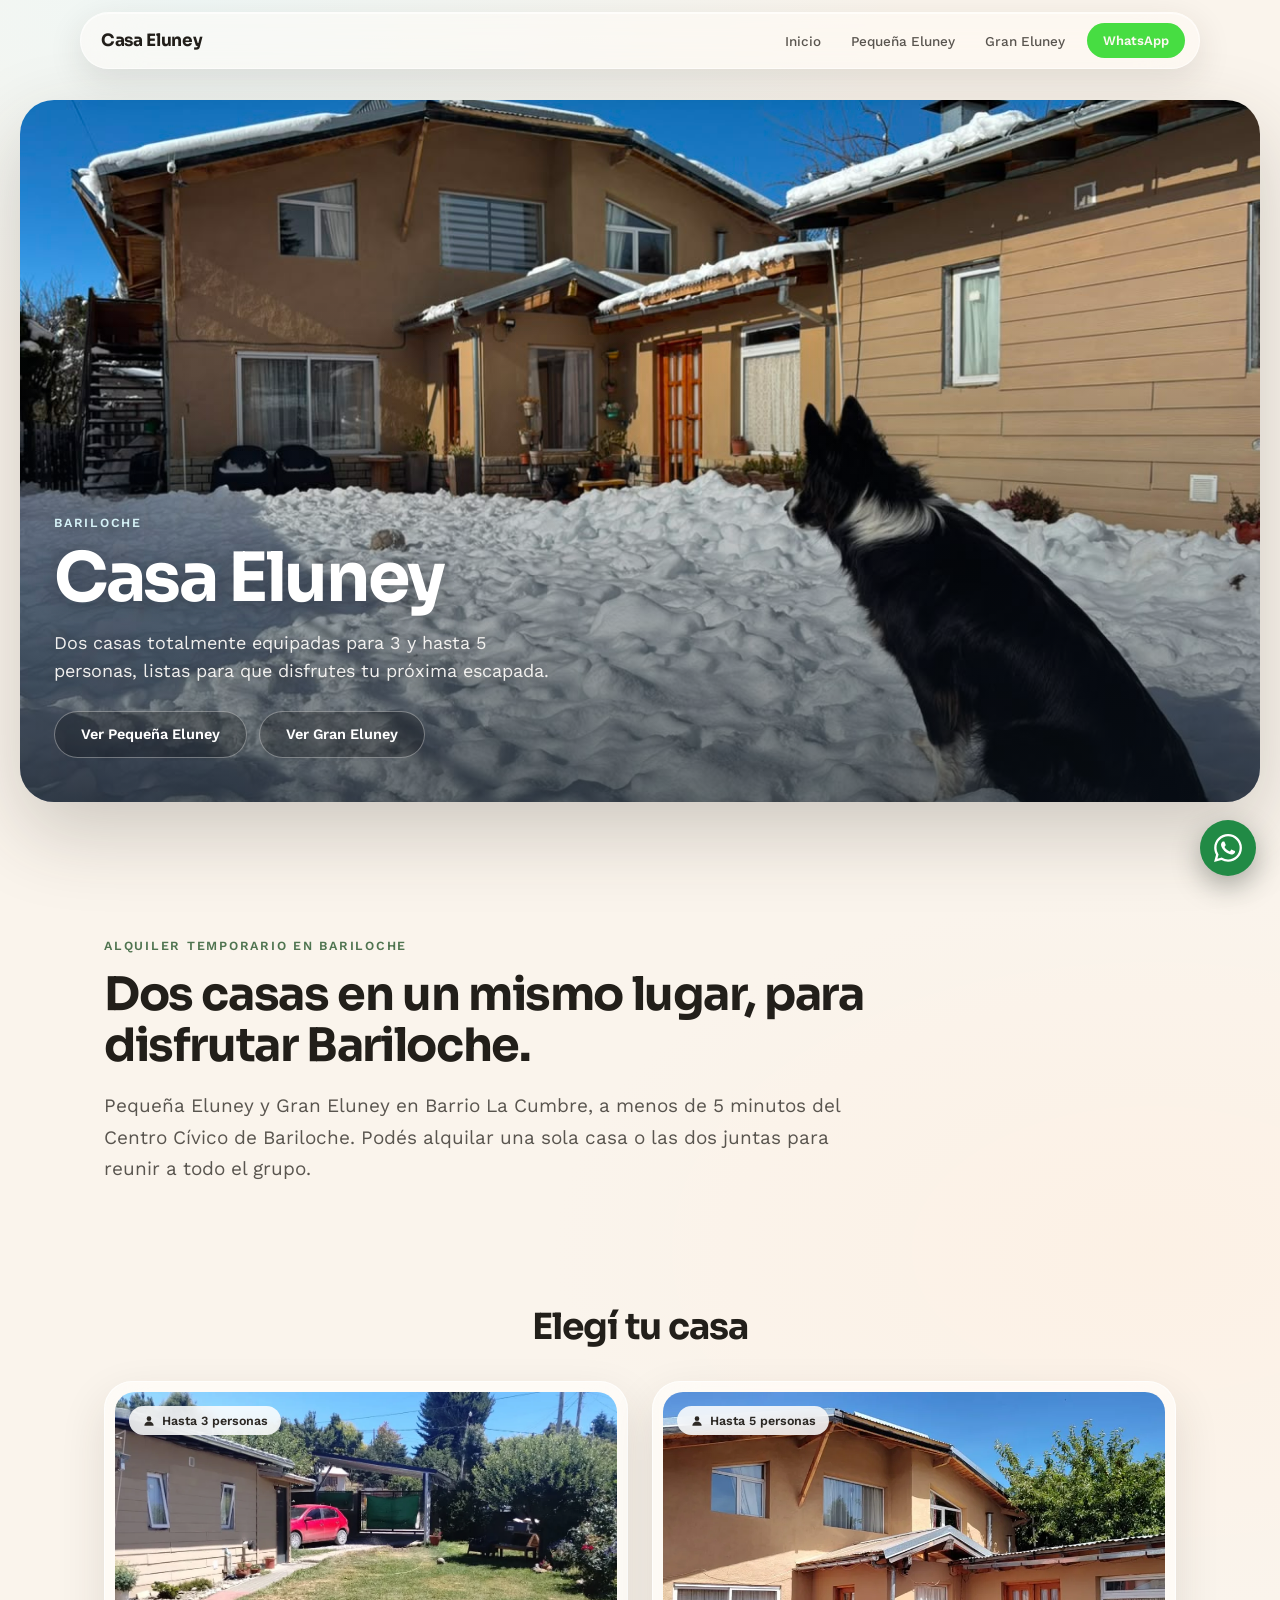
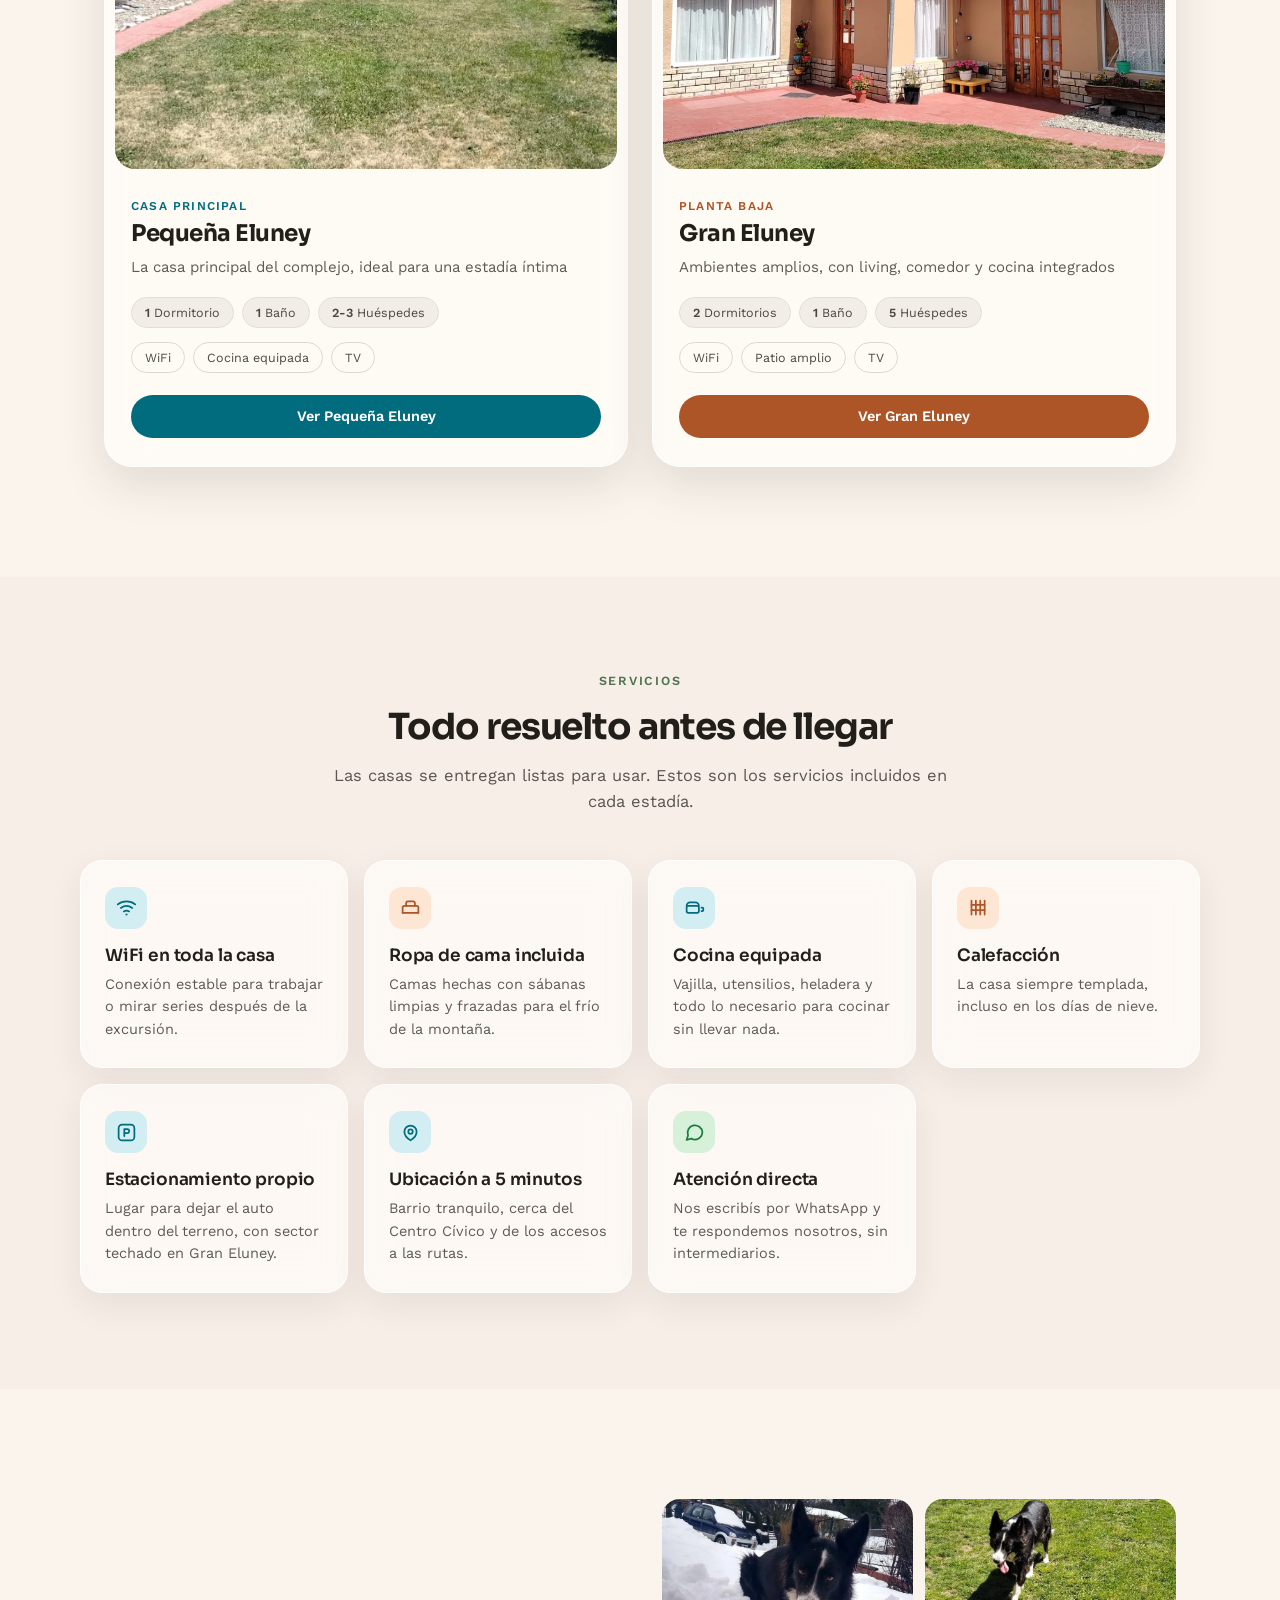
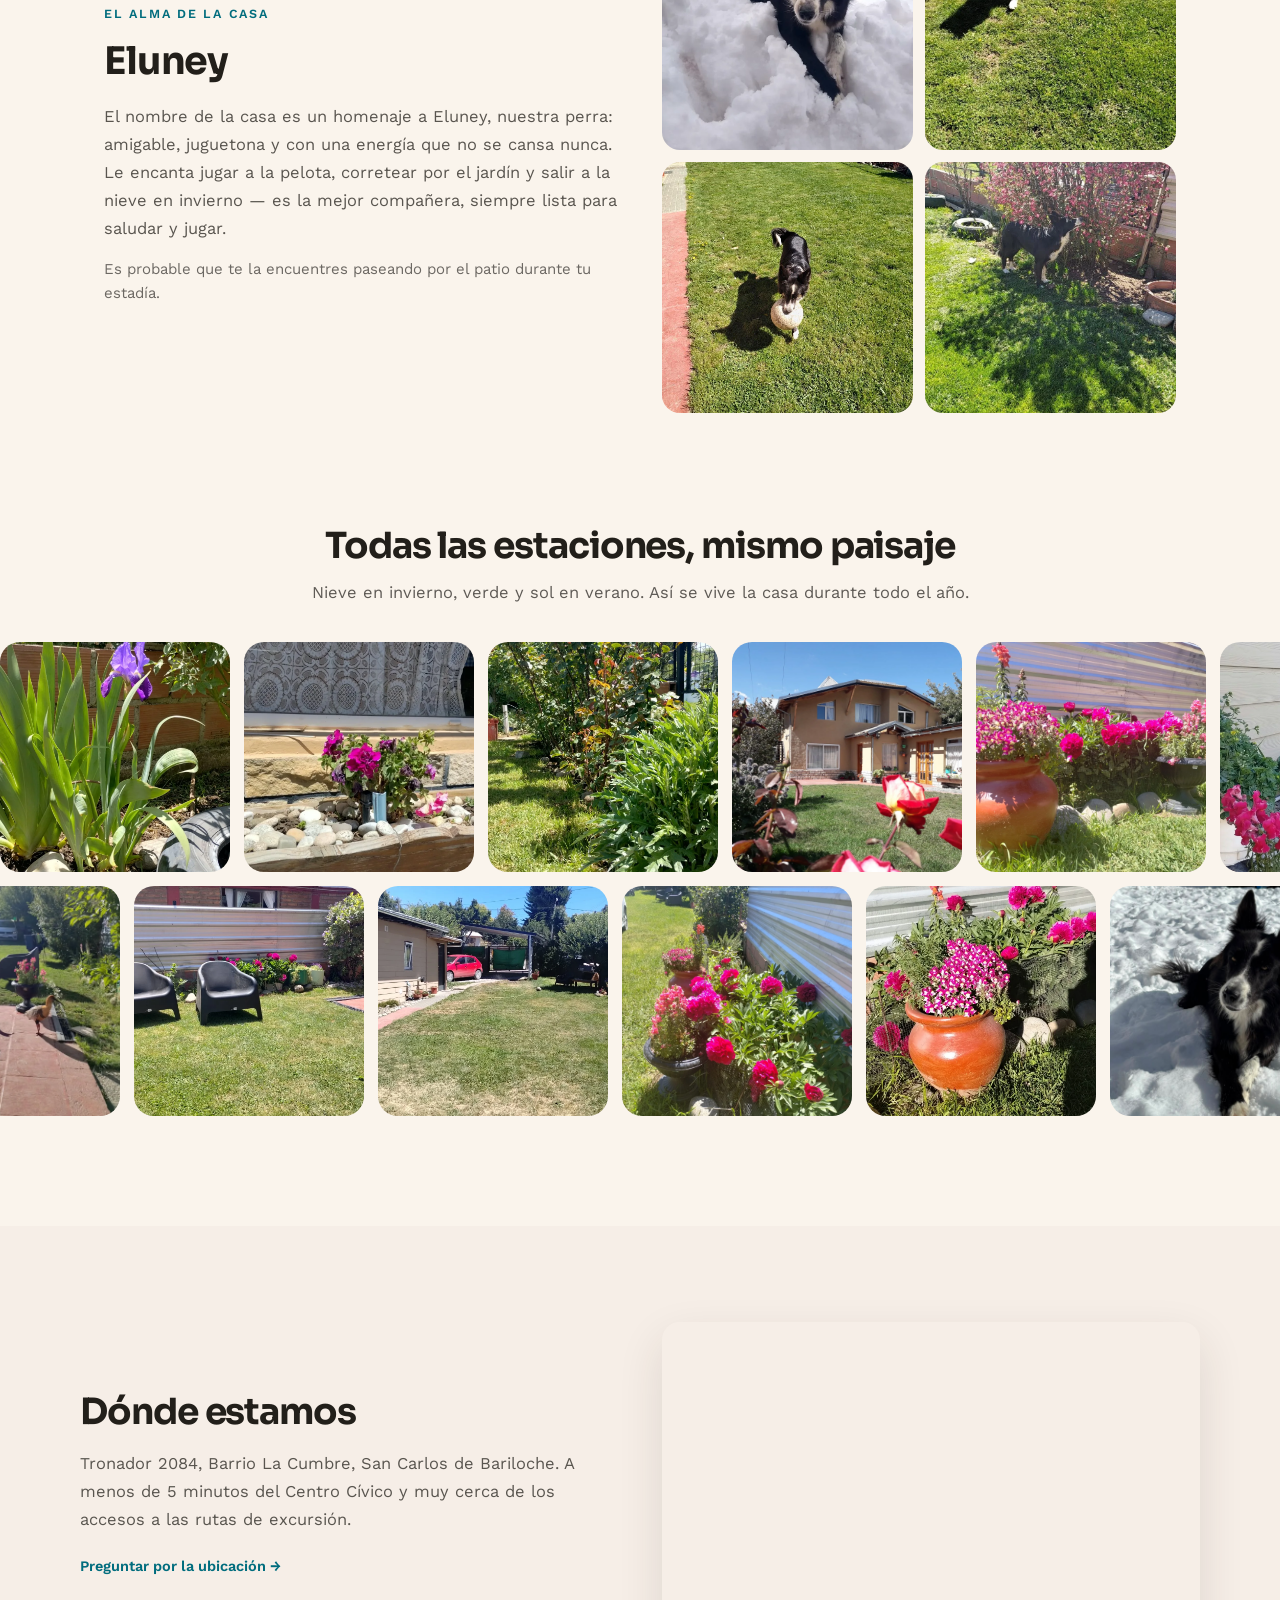
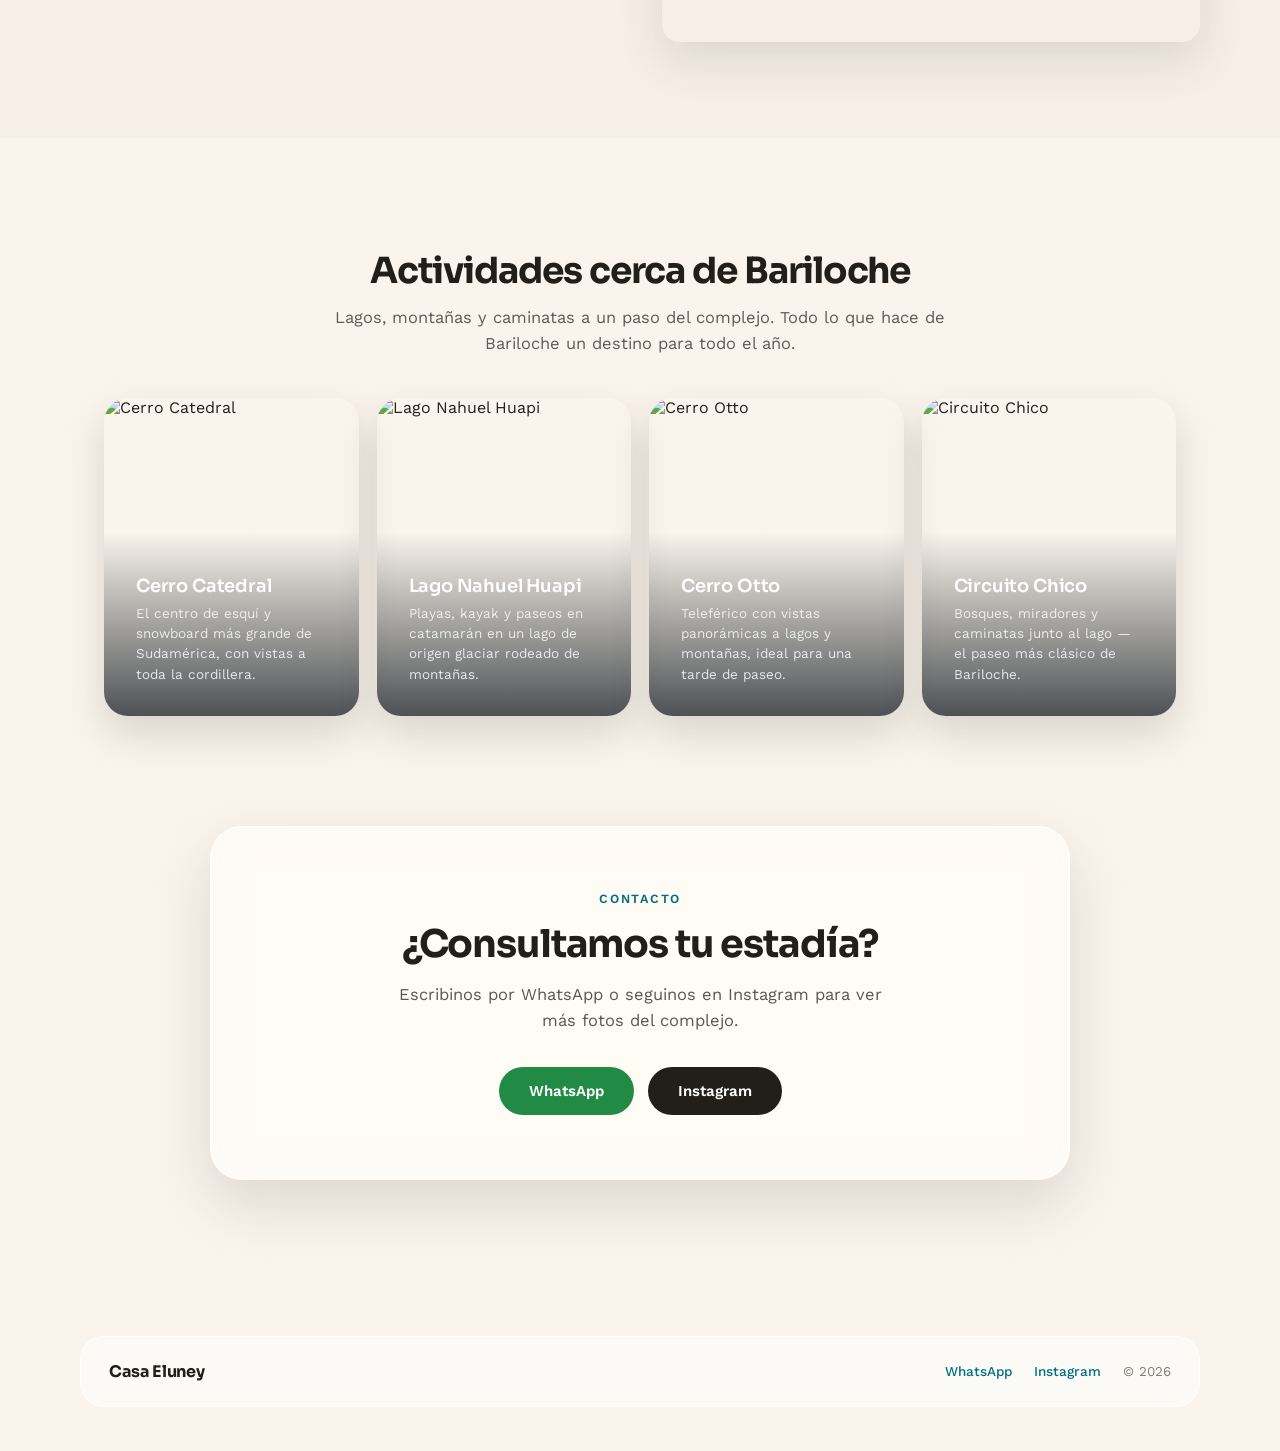
==== index.html @ 9567d068 "Actualizar fotos de Gran Eluney: agregar 3 del dormitorio y quitar gran-08 Co-Authored-By: Claude Op" ====
<!DOCTYPE html>
<html lang="es">
<head>
<meta charset="utf-8">
<meta name="viewport" content="width=device-width, initial-scale=1">
<title>Casa Eluney — Alquiler temporario en Bariloche</title>
<meta name="description" content="Pequeña Eluney y Gran Eluney: dos casas totalmente equipadas para 3 y hasta 5 personas en Barrio La Cumbre, a menos de 5 minutos del Centro Cívico de Bariloche.">
<link rel="canonical" href="https://casaeluney.ar/">
<meta property="og:type" content="website">
<meta property="og:url" content="https://casaeluney.ar/">
<meta property="og:title" content="Casa Eluney — Alquiler temporario en Bariloche">
<meta property="og:description" content="Pequeña Eluney y Gran Eluney: dos casas totalmente equipadas para 3 y hasta 5 personas en Barrio La Cumbre, a menos de 5 minutos del Centro Cívico de Bariloche.">
<meta property="og:image" content="https://casaeluney.ar/images/hero-desktop.jpeg">
<meta property="og:locale" content="es_AR">
<meta property="og:site_name" content="Casa Eluney">
<meta name="twitter:card" content="summary_large_image">
<meta name="twitter:title" content="Casa Eluney — Alquiler temporario en Bariloche">
<meta name="twitter:description" content="Pequeña Eluney y Gran Eluney: dos casas totalmente equipadas para 3 y hasta 5 personas en Barrio La Cumbre, a menos de 5 minutos del Centro Cívico de Bariloche.">
<meta name="twitter:image" content="https://casaeluney.ar/images/hero-desktop.jpeg">
<meta name="theme-color" content="#f6f3ee">
<link rel="icon" href="data:image/svg+xml,<svg xmlns='http://www.w3.org/2000/svg' viewBox='0 0 100 100'><text y='.9em' font-size='90'>🏡</text></svg>">
<link rel="preload" as="image" href="images/hero-desktop.jpeg" media="(min-width:768px)">
<link rel="preload" as="image" href="images/hero-mobile.jpeg" media="(max-width:767px)">
<link rel="preconnect" href="https://fonts.googleapis.com">
<link rel="preconnect" href="https://fonts.gstatic.com" crossorigin>
<link href="https://fonts.googleapis.com/css2?family=Sora:wght@400;500;600;700;800&amp;family=Work+Sans:wght@400;500;600&amp;display=swap" rel="stylesheet">
<link rel="stylesheet" href="css/style.css">
<script type="application/ld+json">
{
  "@context": "https://schema.org",
  "@type": "LodgingBusiness",
  "name": "Casa Eluney",
  "description": "Dos casas de alquiler temporario en Barrio La Cumbre, Bariloche. Pequeña Eluney (hasta 3 personas) y Gran Eluney (hasta 5 personas), totalmente equipadas y a 5 minutos del Centro Cívico.",
  "url": "https://casaeluney.ar",
  "image": "https://casaeluney.ar/images/hero-desktop.jpeg",
  "telephone": "+5492944581980",
  "address": {
    "@type": "PostalAddress",
    "streetAddress": "Tronador 2084",
    "addressLocality": "San Carlos de Bariloche",
    "addressRegion": "Río Negro",
    "addressCountry": "AR"
  },
  "sameAs": ["https://www.instagram.com/alquiler.bariloche.eluney"],
  "containsPlace": [
    {
      "@type": "LodgingBusiness",
      "name": "Pequeña Eluney",
      "description": "Casa principal, 1 dormitorio, hasta 3 personas. WiFi, TV, cocina equipada, baño completo.",
      "numberOfRooms": 1,
      "image": "https://casaeluney.ar/images/pequena-cover.webp"
    },
    {
      "@type": "LodgingBusiness",
      "name": "Gran Eluney",
      "description": "2 dormitorios, hasta 5 personas. Living, comedor y cocina integrados, patio amplio y quincho con parrilla.",
      "numberOfRooms": 2,
      "image": "https://casaeluney.ar/images/gran-cover.webp"
    }
  ]
}
</script>
</head>
<body>
<div class="page">

  <header style="position:fixed;top:0;left:0;right:0;z-index:50;padding:12px 16px">
    <div style="max-width:1120px;margin:0 auto;padding:10px 14px 10px 20px;display:flex;align-items:center;justify-content:space-between;gap:12px;flex-wrap:nowrap;background:oklch(99% 0.006 75 / 0.62);backdrop-filter:blur(28px) saturate(190%);-webkit-backdrop-filter:blur(28px) saturate(190%);border:1px solid oklch(100% 0 0 / 0.55);border-radius:100px;box-shadow:0 1px 0 oklch(100% 0 0 / 0.6) inset,0 10px 34px oklch(30% 0.02 75 / 0.12)">
      <a href="#" data-nav="home" style="font-family:'Sora',sans-serif;font-weight:700;font-size:17px;letter-spacing:-0.02em;color:oklch(24% 0.01 75)">Casa Eluney</a>
      <button id="nav-toggle" class="nav-toggle" aria-label="Menú" aria-expanded="false">
          <svg width="22" height="22" viewBox="0 0 24 24" fill="none" stroke="currentColor" stroke-width="2" stroke-linecap="round"><line x1="3" y1="6" x2="21" y2="6"/><line x1="3" y1="12" x2="21" y2="12"/><line x1="3" y1="18" x2="21" y2="18"/></svg>
        </button>
      <nav id="main-nav" style="align-items:center;gap:6px;flex-wrap:nowrap">
        <a href="#" data-nav="home" class="h-nav" style="font-size:13.5px;font-weight:500;color:oklch(45% 0.01 75);padding:8px 12px;border-radius:100px;transition:background .2s ease;white-space:nowrap">Inicio</a>
        <a href="#pequena" class="nav-house-link nav-house h-nav" data-house="pequena" style="font-size:13.5px;font-weight:500;color:oklch(45% 0.01 75);background:transparent;padding:8px 12px;border-radius:100px;transition:background .2s ease;white-space:nowrap">Pequeña Eluney</a>
        <a href="#gran" class="nav-house-link nav-house h-nav" data-house="gran" style="font-size:13.5px;font-weight:500;color:oklch(45% 0.01 75);background:transparent;padding:8px 12px;border-radius:100px;transition:background .2s ease;white-space:nowrap">Gran Eluney</a>
        <a href="#" class="wa-link h-wa" target="_blank" rel="noopener" style="font-size:13px;font-weight:600;color:oklch(98% 0.01 75);padding:10px 16px;border-radius:100px;margin-left:4px;transition:transform .2s ease,background .2s ease;white-space:nowrap;background-color:#47DD42">WhatsApp</a>
      </nav>
    </div>
  </header>

  <div id="nav-mobile" class="nav-mobile">
    <a href="#" data-nav="home" class="nav-m">Inicio</a>
    <a href="#pequena" class="nav-house nav-m" data-house="pequena">Pequeña Eluney</a>
    <a href="#gran" class="nav-house nav-m" data-house="gran">Gran Eluney</a>
    <a href="#" class="wa-link nav-m">WhatsApp</a>
  </div>

  <main id="view-home">

    <section class="nav-below-header" style="position:relative;padding:16px">
      <div style="position:relative;max-width:1240px;margin:0 auto;border-radius:34px;overflow:hidden;min-height:78vh;display:flex;align-items:flex-end;box-shadow:0 30px 80px oklch(30% 0.02 75 / 0.22)">
        <div class="hero-photo-desktop" style="position:absolute;inset:0;z-index:0">
          <img class="fill" src="images/hero-desktop.jpeg" alt="Las casas en invierno, con nieve" fetchpriority="high">
        </div>
        <div class="hero-photo-mobile" style="position:absolute;inset:0;z-index:0">
          <img class="fill" src="images/hero-mobile.jpeg" alt="Las casas en invierno, con nieve" fetchpriority="high">
        </div>
        <div style="position:absolute;inset:0;z-index:1;background:linear-gradient(to top,oklch(18% 0.02 250 / 0.62),oklch(18% 0.02 250 / 0.18) 45%,transparent 72%)"></div>
        <div class="hero-inner" style="position:relative;z-index:2;width:100%">
          <div style="max-width:680px;animation:fadeUp .7s ease both">
            <div style="font-size:12.5px;font-weight:600;letter-spacing:.14em;text-transform:uppercase;color:oklch(94% 0.03 210);text-shadow:0 1px 12px oklch(18% 0.02 250 / 0.5)">BARILOCHE</div>
            <h1 style="font-family:'Sora',sans-serif;font-size:clamp(38px,7vw,68px);line-height:1.02;font-weight:700;margin:14px 0 16px;letter-spacing:-0.035em;color:white;text-shadow:0 2px 24px oklch(18% 0.02 250 / 0.45)">Casa Eluney</h1>
            <p style="font-size:clamp(15px,2.2vw,18px);line-height:1.55;color:oklch(98% 0.005 75 / 0.95);max-width:520px;margin:0 0 26px;text-shadow:0 1px 16px oklch(18% 0.02 250 / 0.5)">Dos casas totalmente equipadas para 3 y hasta 5 personas, listas para que disfrutes tu próxima escapada.</p>
            <div class="hero-cta">
              <a href="#pequena" class="h-glass" style="font-size:14.5px;font-weight:600;color:white;backdrop-filter:blur(20px) saturate(180%);-webkit-backdrop-filter:blur(20px) saturate(180%);border:1px solid oklch(100% 0 0 / 0.35);padding:14px 26px;border-radius:100px;transition:transform .2s ease,background .2s ease;background-color:#0000003B">Ver Pequeña Eluney</a>
              <a href="#gran" class="h-glass" style="font-size:14.5px;font-weight:600;color:white;backdrop-filter:blur(20px) saturate(180%);-webkit-backdrop-filter:blur(20px) saturate(180%);border:1px solid oklch(100% 0 0 / 0.35);padding:14px 26px;border-radius:100px;transition:transform .2s ease,background .2s ease;background-color:#0000003B">Ver Gran Eluney</a>
            </div>
          </div>
        </div>
      </div>
    </section>

    <section style="max-width:1120px;margin:0 auto;padding:clamp(64px,10vw,120px) 24px">
      <div style="max-width:760px">
        <div style="font-size:12.5px;font-weight:600;letter-spacing:.14em;text-transform:uppercase;color:oklch(52% 0.07 145)">Alquiler temporario en Bariloche</div>
        <h2 style="font-family:'Sora',sans-serif;font-size:clamp(30px,4.6vw,46px);font-weight:700;letter-spacing:-0.03em;line-height:1.1;margin:16px 0 20px">Dos casas en un mismo lugar, para disfrutar Bariloche.</h2>
        <p style="font-size:clamp(16px,2.2vw,19px);line-height:1.65;color:oklch(45% 0.01 75);margin:0">Pequeña Eluney y Gran Eluney en Barrio La Cumbre, a menos de 5 minutos del Centro Cívico de Bariloche. Podés alquilar una sola casa o las dos juntas para reunir a todo el grupo.</p>
      </div>
    </section>

    <section style="max-width:1120px;margin:0 auto;padding:0 24px clamp(64px,10vw,110px)">
      <h2 style="font-family:'Sora',sans-serif;font-size:clamp(26px,3.6vw,36px);font-weight:700;letter-spacing:-0.03em;margin:0 0 32px;text-align:center">Elegí tu casa</h2>
      <div class="grid-cards">

        <div class="h-card" style="background:oklch(100% 0 0 / 0.6);backdrop-filter:blur(20px) saturate(160%);-webkit-backdrop-filter:blur(20px) saturate(160%);border:1px solid oklch(100% 0 0 / 0.75);border-radius:28px;overflow:hidden;box-shadow:0 18px 46px oklch(30% 0.02 75 / 0.12);transition:transform .3s ease,box-shadow .3s ease">
          <div style="position:relative;aspect-ratio:4/3;margin:10px;border-radius:20px;overflow:hidden">
            <img class="fill" loading="lazy" src="images/pequena-cover.webp" alt="Foto de Pequeña Eluney">
            <div style="position:absolute;top:14px;left:14px;right:14px;display:flex;justify-content:space-between;gap:8px">
              <span style="display:inline-flex;align-items:center;gap:6px;font-size:12.5px;font-weight:600;color:oklch(28% 0.01 75);background:oklch(100% 0 0 / 0.85);backdrop-filter:blur(10px);-webkit-backdrop-filter:blur(10px);padding:7px 13px;border-radius:100px"><svg width="14" height="14" viewBox="0 0 24 24" fill="currentColor" stroke="none"><circle cx="12" cy="8" r="4"/><path d="M4 20c0-4 3.6-7 8-7s8 3 8 7"/></svg>Hasta 3 personas</span>
            </div>
          </div>
          <div style="padding:20px 26px 28px">
            <div style="font-size:12px;font-weight:600;letter-spacing:.1em;color:oklch(48% 0.10 210);margin-bottom:6px">CASA PRINCIPAL</div>
            <h3 style="font-family:'Sora',sans-serif;font-size:23px;font-weight:700;letter-spacing:-0.02em;margin:0 0 8px">Pequeña Eluney</h3>
            <p style="font-size:15px;line-height:1.55;color:oklch(47% 0.01 75);margin:0 0 18px">La casa principal del complejo, ideal para una estadía íntima</p>
            <div style="display:flex;gap:8px;margin-bottom:14px;flex-wrap:wrap">
              <span style="font-size:12.5px;color:oklch(40% 0.01 75);background:oklch(94% 0.01 75 / 0.8);border:1px solid oklch(90% 0.01 75);padding:7px 13px;border-radius:100px"><strong style="font-weight:600">1</strong> Dormitorio</span>
              <span style="font-size:12.5px;color:oklch(40% 0.01 75);background:oklch(94% 0.01 75 / 0.8);border:1px solid oklch(90% 0.01 75);padding:7px 13px;border-radius:100px"><strong style="font-weight:600">1</strong> Baño</span>
              <span style="font-size:12.5px;color:oklch(40% 0.01 75);background:oklch(94% 0.01 75 / 0.8);border:1px solid oklch(90% 0.01 75);padding:7px 13px;border-radius:100px"><strong style="font-weight:600">2-3</strong> Huéspedes</span>
            </div>
            <div style="display:flex;gap:8px;margin-bottom:22px;flex-wrap:wrap">
              <span style="font-size:12.5px;color:oklch(40% 0.01 75);border:1px solid oklch(88% 0.01 75);padding:7px 13px;border-radius:100px">WiFi</span>
              <span style="font-size:12.5px;color:oklch(40% 0.01 75);border:1px solid oklch(88% 0.01 75);padding:7px 13px;border-radius:100px">Cocina equipada</span>
              <span style="font-size:12.5px;color:oklch(40% 0.01 75);border:1px solid oklch(88% 0.01 75);padding:7px 13px;border-radius:100px">TV</span>
              
            </div>
            <a href="#pequena" class="h-lift" style="display:block;text-align:center;font-size:14.5px;font-weight:600;color:white;background:oklch(48% 0.10 210);padding:13px 20px;border-radius:100px;transition:transform .2s ease">Ver Pequeña Eluney</a>
          </div>
        </div>

        <div class="h-card" style="background:oklch(100% 0 0 / 0.6);backdrop-filter:blur(20px) saturate(160%);-webkit-backdrop-filter:blur(20px) saturate(160%);border:1px solid oklch(100% 0 0 / 0.75);border-radius:28px;overflow:hidden;box-shadow:0 18px 46px oklch(30% 0.02 75 / 0.12);transition:transform .3s ease,box-shadow .3s ease">
          <div style="position:relative;aspect-ratio:4/3;margin:10px;border-radius:20px;overflow:hidden">
            <img class="fill" loading="lazy" src="images/gran-cover.webp" alt="Foto de Gran Eluney">
            <div style="position:absolute;top:14px;left:14px;right:14px;display:flex;justify-content:space-between;gap:8px">
              <span style="display:inline-flex;align-items:center;gap:6px;font-size:12.5px;font-weight:600;color:oklch(28% 0.01 75);background:oklch(100% 0 0 / 0.85);backdrop-filter:blur(10px);-webkit-backdrop-filter:blur(10px);padding:7px 13px;border-radius:100px"><svg width="14" height="14" viewBox="0 0 24 24" fill="currentColor" stroke="none"><circle cx="12" cy="8" r="4"/><path d="M4 20c0-4 3.6-7 8-7s8 3 8 7"/></svg>Hasta 5 personas</span>
            </div>
          </div>
          <div style="padding:20px 26px 28px">
            <div style="font-size:12px;font-weight:600;letter-spacing:.1em;color:oklch(55% 0.13 45);margin-bottom:6px">PLANTA BAJA</div>
            <h3 style="font-family:'Sora',sans-serif;font-size:23px;font-weight:700;letter-spacing:-0.02em;margin:0 0 8px">Gran Eluney</h3>
            <p style="font-size:15px;line-height:1.55;color:oklch(47% 0.01 75);margin:0 0 18px">Ambientes amplios, con living, comedor y cocina integrados</p>
            <div style="display:flex;gap:8px;margin-bottom:14px;flex-wrap:wrap">
              <span style="font-size:12.5px;color:oklch(40% 0.01 75);background:oklch(94% 0.01 75 / 0.8);border:1px solid oklch(90% 0.01 75);padding:7px 13px;border-radius:100px"><strong style="font-weight:600">2</strong> Dormitorios</span>
              <span style="font-size:12.5px;color:oklch(40% 0.01 75);background:oklch(94% 0.01 75 / 0.8);border:1px solid oklch(90% 0.01 75);padding:7px 13px;border-radius:100px"><strong style="font-weight:600">1</strong> Baño</span>
              <span style="font-size:12.5px;color:oklch(40% 0.01 75);background:oklch(94% 0.01 75 / 0.8);border:1px solid oklch(90% 0.01 75);padding:7px 13px;border-radius:100px"><strong style="font-weight:600">5</strong> Huéspedes</span>
            </div>
            <div style="display:flex;gap:8px;margin-bottom:22px;flex-wrap:wrap">
              <span style="font-size:12.5px;color:oklch(40% 0.01 75);border:1px solid oklch(88% 0.01 75);padding:7px 13px;border-radius:100px">WiFi</span>
              <span style="font-size:12.5px;color:oklch(40% 0.01 75);border:1px solid oklch(88% 0.01 75);padding:7px 13px;border-radius:100px">Patio amplio</span>
              <span style="font-size:12.5px;color:oklch(40% 0.01 75);border:1px solid oklch(88% 0.01 75);padding:7px 13px;border-radius:100px">TV</span>
            </div>
            <a href="#gran" class="h-lift" style="display:block;text-align:center;font-size:14.5px;font-weight:600;color:white;background:oklch(55% 0.13 45);padding:13px 20px;border-radius:100px;transition:transform .2s ease">Ver Gran Eluney</a>
          </div>
        </div>

      </div>
    </section>

    <section style="padding:clamp(56px,8vw,96px) 24px;background:oklch(95% 0.014 70 / 0.7)">
      <div style="max-width:1120px;margin:0 auto">
        <div style="max-width:640px;margin:0 auto 44px;text-align:center">
          <div style="font-size:12.5px;font-weight:600;letter-spacing:.14em;text-transform:uppercase;color:oklch(52% 0.07 145)">Servicios</div>
          <h2 style="font-family:'Sora',sans-serif;font-size:clamp(26px,3.6vw,36px);font-weight:700;letter-spacing:-0.03em;margin:16px 0 14px">Todo resuelto antes de llegar</h2>
          <p style="font-size:16.5px;line-height:1.6;color:oklch(45% 0.01 75);margin:0">Las casas se entregan listas para usar. Estos son los servicios incluidos en cada estadía.</p>
        </div>
        <div class="grid-tiles">

          <div class="h-tile" style="background:oklch(100% 0 0 / 0.62);backdrop-filter:blur(18px) saturate(160%);-webkit-backdrop-filter:blur(18px) saturate(160%);border:1px solid oklch(100% 0 0 / 0.75);border-radius:22px;padding:26px 24px;box-shadow:0 12px 34px oklch(30% 0.02 75 / 0.08);transition:transform .3s ease,box-shadow .3s ease">
            <div style="width:42px;height:42px;border-radius:13px;background:oklch(93% 0.03 210);color:oklch(48% 0.10 210);display:flex;align-items:center;justify-content:center;margin-bottom:16px"><svg width="21" height="21" viewBox="0 0 24 24" fill="none" stroke="currentColor" stroke-width="2" stroke-linecap="round"><path d="M2 8.5a16 16 0 0 1 20 0"></path><path d="M5.5 12.5a11 11 0 0 1 13 0"></path><path d="M9 16.5a6 6 0 0 1 6 0"></path><circle cx="12" cy="20" r="1.2" fill="currentColor" stroke="none"></circle></svg></div>
            <h3 style="font-family:'Sora',sans-serif;font-size:17px;font-weight:600;letter-spacing:-0.01em;margin:0 0 8px">WiFi en toda la casa</h3>
            <p style="font-size:14.5px;line-height:1.55;color:oklch(47% 0.01 75);margin:0">Conexión estable para trabajar o mirar series después de la excursión.</p>
          </div>

          <div class="h-tile" style="background:oklch(100% 0 0 / 0.62);backdrop-filter:blur(18px) saturate(160%);-webkit-backdrop-filter:blur(18px) saturate(160%);border:1px solid oklch(100% 0 0 / 0.75);border-radius:22px;padding:26px 24px;box-shadow:0 12px 34px oklch(30% 0.02 75 / 0.08);transition:transform .3s ease,box-shadow .3s ease">
            <div style="width:42px;height:42px;border-radius:13px;background:oklch(94% 0.035 60);color:oklch(55% 0.13 45);display:flex;align-items:center;justify-content:center;margin-bottom:16px"><svg width="21" height="21" viewBox="0 0 24 24" fill="none" stroke="currentColor" stroke-width="2" stroke-linecap="round" stroke-linejoin="round"><path d="M3 18v-6a2 2 0 0 1 2-2h14a2 2 0 0 1 2 2v6"></path><path d="M3 18h18"></path><path d="M7 10V7a2 2 0 0 1 2-2h6a2 2 0 0 1 2 2v3"></path></svg></div>
            <h3 style="font-family:'Sora',sans-serif;font-size:17px;font-weight:600;letter-spacing:-0.01em;margin:0 0 8px">Ropa de cama incluida</h3>
            <p style="font-size:14.5px;line-height:1.55;color:oklch(47% 0.01 75);margin:0">Camas hechas con sábanas limpias y frazadas para el frío de la montaña.</p>
          </div>

          <div class="h-tile" style="background:oklch(100% 0 0 / 0.62);backdrop-filter:blur(18px) saturate(160%);-webkit-backdrop-filter:blur(18px) saturate(160%);border:1px solid oklch(100% 0 0 / 0.75);border-radius:22px;padding:26px 24px;box-shadow:0 12px 34px oklch(30% 0.02 75 / 0.08);transition:transform .3s ease,box-shadow .3s ease">
            <div style="width:42px;height:42px;border-radius:13px;background:oklch(93% 0.03 210);color:oklch(48% 0.10 210);display:flex;align-items:center;justify-content:center;margin-bottom:16px"><svg width="21" height="21" viewBox="0 0 24 24" fill="none" stroke="currentColor" stroke-width="2" stroke-linecap="round"><rect x="3" y="10" width="14" height="8" rx="2"></rect><path d="M3 10a4 4 0 0 1 4-4h6a4 4 0 0 1 4 4"></path><path d="M20 12h1a1 1 0 0 1 1 1v2a1 1 0 0 1-1 1h-1"></path></svg></div>
            <h3 style="font-family:'Sora',sans-serif;font-size:17px;font-weight:600;letter-spacing:-0.01em;margin:0 0 8px">Cocina equipada</h3>
            <p style="font-size:14.5px;line-height:1.55;color:oklch(47% 0.01 75);margin:0">Vajilla, utensilios, heladera y todo lo necesario para cocinar sin llevar nada.</p>
          </div>

          <div class="h-tile" style="background:oklch(100% 0 0 / 0.62);backdrop-filter:blur(18px) saturate(160%);-webkit-backdrop-filter:blur(18px) saturate(160%);border:1px solid oklch(100% 0 0 / 0.75);border-radius:22px;padding:26px 24px;box-shadow:0 12px 34px oklch(30% 0.02 75 / 0.08);transition:transform .3s ease,box-shadow .3s ease">
            <div style="width:42px;height:42px;border-radius:13px;background:oklch(94% 0.035 60);color:oklch(55% 0.13 45);display:flex;align-items:center;justify-content:center;margin-bottom:16px"><svg width="21" height="21" viewBox="0 0 24 24" fill="none" stroke="currentColor" stroke-width="2" stroke-linecap="round"><path d="M4 4v16M9 4v16M14 4v16M19 4v16"></path><path d="M4 9h15M4 15h15"></path></svg></div>
            <h3 style="font-family:'Sora',sans-serif;font-size:17px;font-weight:600;letter-spacing:-0.01em;margin:0 0 8px">Calefacción</h3>
            <p style="font-size:14.5px;line-height:1.55;color:oklch(47% 0.01 75);margin:0">La casa siempre templada, incluso en los días de nieve.</p>
          </div>

          <div class="h-tile" style="background:oklch(100% 0 0 / 0.62);backdrop-filter:blur(18px) saturate(160%);-webkit-backdrop-filter:blur(18px) saturate(160%);border:1px solid oklch(100% 0 0 / 0.75);border-radius:22px;padding:26px 24px;box-shadow:0 12px 34px oklch(30% 0.02 75 / 0.08);transition:transform .3s ease,box-shadow .3s ease">
            <div style="width:42px;height:42px;border-radius:13px;background:oklch(93% 0.03 210);color:oklch(48% 0.10 210);display:flex;align-items:center;justify-content:center;margin-bottom:16px"><svg width="21" height="21" viewBox="0 0 24 24" fill="none" stroke="currentColor" stroke-width="2" stroke-linecap="round" stroke-linejoin="round"><rect x="3" y="3" width="18" height="18" rx="4"></rect><path d="M9.5 16V8h3.2a2.4 2.4 0 0 1 0 4.8H9.5"></path></svg></div>
            <h3 style="font-family:'Sora',sans-serif;font-size:17px;font-weight:600;letter-spacing:-0.01em;margin:0 0 8px">Estacionamiento propio</h3>
            <p style="font-size:14.5px;line-height:1.55;color:oklch(47% 0.01 75);margin:0">Lugar para dejar el auto dentro del terreno, con sector techado en Gran Eluney.</p>
          </div>

          <div class="h-tile" style="background:oklch(100% 0 0 / 0.62);backdrop-filter:blur(18px) saturate(160%);-webkit-backdrop-filter:blur(18px) saturate(160%);border:1px solid oklch(100% 0 0 / 0.75);border-radius:22px;padding:26px 24px;box-shadow:0 12px 34px oklch(30% 0.02 75 / 0.08);transition:transform .3s ease,box-shadow .3s ease">
            <div style="width:42px;height:42px;border-radius:13px;background:oklch(93% 0.03 210);color:oklch(48% 0.10 210);display:flex;align-items:center;justify-content:center;margin-bottom:16px"><svg width="21" height="21" viewBox="0 0 24 24" fill="none" stroke="currentColor" stroke-width="2" stroke-linecap="round" stroke-linejoin="round"><path d="M12 21s-7-4.6-7-10a7 7 0 0 1 14 0c0 5.4-7 10-7 10z"></path><circle cx="12" cy="11" r="2.5"></circle></svg></div>
            <h3 style="font-family:'Sora',sans-serif;font-size:17px;font-weight:600;letter-spacing:-0.01em;margin:0 0 8px">Ubicación a 5 minutos</h3>
            <p style="font-size:14.5px;line-height:1.55;color:oklch(47% 0.01 75);margin:0">Barrio tranquilo, cerca del Centro Cívico y de los accesos a las rutas.</p>
          </div>

          <div class="h-tile" style="background:oklch(100% 0 0 / 0.62);backdrop-filter:blur(18px) saturate(160%);-webkit-backdrop-filter:blur(18px) saturate(160%);border:1px solid oklch(100% 0 0 / 0.75);border-radius:22px;padding:26px 24px;box-shadow:0 12px 34px oklch(30% 0.02 75 / 0.08);transition:transform .3s ease,box-shadow .3s ease">
            <div style="width:42px;height:42px;border-radius:13px;background:oklch(93% 0.04 150);color:oklch(52% 0.13 150);display:flex;align-items:center;justify-content:center;margin-bottom:16px"><svg width="21" height="21" viewBox="0 0 24 24" fill="none" stroke="currentColor" stroke-width="2" stroke-linecap="round" stroke-linejoin="round"><path d="M21 11.5A8.5 8.5 0 0 1 8.4 19L3 20.5l1.6-5.2A8.5 8.5 0 1 1 21 11.5z"></path></svg></div>
            <h3 style="font-family:'Sora',sans-serif;font-size:17px;font-weight:600;letter-spacing:-0.01em;margin:0 0 8px">Atención directa</h3>
            <p style="font-size:14.5px;line-height:1.55;color:oklch(47% 0.01 75);margin:0">Nos escribís por WhatsApp y te respondemos nosotros, sin intermediarios.</p>
          </div>

        </div>
      </div>
    </section>

    <section class="grid-split" style="max-width:1120px;margin:0 auto;padding:clamp(64px,10vw,110px) 24px">
      <div>
        <div style="font-size:12.5px;font-weight:600;letter-spacing:.14em;text-transform:uppercase;color:oklch(48% 0.10 210)">EL ALMA DE LA CASA</div>
        <h2 style="font-family:'Sora',sans-serif;font-size:clamp(28px,3.8vw,38px);font-weight:700;letter-spacing:-0.03em;margin:16px 0 18px">Eluney</h2>
        <p style="font-size:16.5px;line-height:1.7;color:oklch(45% 0.01 75);margin:0 0 14px">El nombre de la casa es un homenaje a Eluney, nuestra perra: amigable, juguetona y con una energía que no se cansa nunca. Le encanta jugar a la pelota, corretear por el jardín y salir a la nieve en invierno — es la mejor compañera, siempre lista para saludar y jugar.</p>
        <p style="font-size:15px;line-height:1.6;color:oklch(52% 0.01 75);margin:0">Es probable que te la encuentres paseando por el patio durante tu estadía.</p>
      </div>
      <div style="display:grid;grid-template-columns:1fr 1fr;gap:12px">
        <div style="aspect-ratio:1;border-radius:18px;overflow:hidden"><img class="fill" loading="lazy" src="images/eluney-1.webp" alt="Eluney en la nieve"></div>
        <div style="aspect-ratio:1;border-radius:18px;overflow:hidden"><img class="fill" loading="lazy" src="images/eluney-2.webp" alt="Eluney jugando"></div>
        <div style="aspect-ratio:1;border-radius:18px;overflow:hidden"><img class="fill" loading="lazy" src="images/eluney-3.webp" alt="Eluney con la pelota"></div>
        <div style="aspect-ratio:1;border-radius:18px;overflow:hidden"><img class="fill" loading="lazy" src="images/eluney-4.webp" alt="Eluney en el jardín"></div>
      </div>
    </section>

    <section style="padding:0 0 clamp(64px,10vw,110px)">
      <div style="max-width:760px;margin:0 auto 36px;padding:0 24px;text-align:center">
        <h2 style="font-family:'Sora',sans-serif;font-size:clamp(26px,3.6vw,36px);font-weight:700;letter-spacing:-0.03em;margin:0 0 12px">Todas las estaciones, mismo paisaje</h2>
        <p style="color:oklch(47% 0.01 75);font-size:16.5px;line-height:1.6;margin:0">Nieve en invierno, verde y sol en verano. Así se vive la casa durante todo el año.</p>
      </div>
      <div style="overflow:hidden">
        <div id="marquee-a" style="display:flex;gap:14px;width:max-content;animation:marquee 34s linear infinite;margin-bottom:14px"></div>
        <div id="marquee-b" style="display:flex;gap:14px;width:max-content;margin-left:-110px;animation:marquee 34s linear infinite reverse"></div>
      </div>
    </section>

    <section style="padding:clamp(56px,8vw,96px) 24px;background:oklch(95% 0.014 70 / 0.7)">
      <div class="grid-split" style="max-width:1120px;margin:0 auto">
        <div>
          <h2 style="font-family:'Sora',sans-serif;font-size:clamp(26px,3.6vw,36px);font-weight:700;letter-spacing:-0.03em;margin:0 0 16px">Dónde estamos</h2>
          <p style="font-size:16.5px;line-height:1.7;color:oklch(45% 0.01 75);margin:0 0 22px">Tronador 2084, Barrio La Cumbre, San Carlos de Bariloche. A menos de 5 minutos del Centro Cívico y muy cerca de los accesos a las rutas de excursión.</p>
          <a href="#" class="wa-link" target="_blank" rel="noopener" style="font-size:14.5px;font-weight:600;color:oklch(48% 0.10 210)">Preguntar por la ubicación →</a>
        </div>
        <div>
          <div style="border-radius:18px;overflow:hidden;height:320px;box-shadow:0 18px 46px oklch(30% 0.02 75 / 0.12)">
            <iframe id="home-map" title="Mapa Bariloche" loading="lazy" style="width:100%;height:100%;border:0;display:block"></iframe>
          </div>
        </div>
      </div>
    </section>

    <section style="max-width:1120px;margin:0 auto;padding:clamp(64px,10vw,110px) 24px">
      <div style="max-width:640px;margin:0 auto 40px;text-align:center">
        <h2 style="font-family:'Sora',sans-serif;font-size:clamp(26px,3.6vw,36px);font-weight:700;letter-spacing:-0.03em;margin:0 0 12px">Actividades cerca de Bariloche</h2>
        <p style="color:oklch(47% 0.01 75);font-size:16.5px;line-height:1.6;margin:0">Lagos, montañas y caminatas a un paso del complejo. Todo lo que hace de Bariloche un destino para todo el año.</p>
      </div>
      <div class="grid-activities">

        <div style="position:relative;border-radius:24px;overflow:hidden;aspect-ratio:4/5;box-shadow:0 18px 40px oklch(30% 0.02 75 / 0.16)">
          <img class="fill" loading="lazy" src="https://commons.wikimedia.org/wiki/Special:FilePath/Base_del_Cerro_Catedral_en_Bariloche._%28Patagonia_Argentina%29_20.JPG" alt="Cerro Catedral">
          <div style="position:absolute;inset:0;display:flex;flex-direction:column;justify-content:flex-end;background:linear-gradient(to top,oklch(18% 0.02 250 / 0.72),transparent 58%);padding:14px">
            <div style="padding:18px">
              <h3 style="font-family:'Sora',sans-serif;color:white;font-size:18px;font-weight:600;letter-spacing:-0.01em;margin:0 0 6px">Cerro Catedral</h3>
              <p style="color:oklch(97% 0.005 250 / 0.9);font-size:13.5px;line-height:1.5;margin:0">El centro de esquí y snowboard más grande de Sudamérica, con vistas a toda la cordillera.</p>
            </div>
          </div>
        </div>

        <div style="position:relative;border-radius:24px;overflow:hidden;aspect-ratio:4/5;box-shadow:0 18px 40px oklch(30% 0.02 75 / 0.16)">
          <img class="fill" loading="lazy" src="https://commons.wikimedia.org/wiki/Special:FilePath/Lago_Nahuel_Huapi.jpg" alt="Lago Nahuel Huapi">
          <div style="position:absolute;inset:0;display:flex;flex-direction:column;justify-content:flex-end;background:linear-gradient(to top,oklch(18% 0.02 250 / 0.72),transparent 58%);padding:14px">
            <div style="padding:18px">
              <h3 style="font-family:'Sora',sans-serif;color:white;font-size:18px;font-weight:600;letter-spacing:-0.01em;margin:0 0 6px">Lago Nahuel Huapi</h3>
              <p style="color:oklch(97% 0.005 250 / 0.9);font-size:13.5px;line-height:1.5;margin:0">Playas, kayak y paseos en catamarán en un lago de origen glaciar rodeado de montañas.</p>
            </div>
          </div>
        </div>

        <div style="position:relative;border-radius:24px;overflow:hidden;aspect-ratio:4/5;box-shadow:0 18px 40px oklch(30% 0.02 75 / 0.16)">
          <img class="fill" loading="lazy" src="https://commons.wikimedia.org/wiki/Special:FilePath/Cerro_otto_teleferico.jpg" alt="Cerro Otto">
          <div style="position:absolute;inset:0;display:flex;flex-direction:column;justify-content:flex-end;background:linear-gradient(to top,oklch(18% 0.02 250 / 0.72),transparent 58%);padding:14px">
            <div style="padding:18px">
              <h3 style="font-family:'Sora',sans-serif;color:white;font-size:18px;font-weight:600;letter-spacing:-0.01em;margin:0 0 6px">Cerro Otto</h3>
              <p style="color:oklch(97% 0.005 250 / 0.9);font-size:13.5px;line-height:1.5;margin:0">Teleférico con vistas panorámicas a lagos y montañas, ideal para una tarde de paseo.</p>
            </div>
          </div>
        </div>

        <div style="position:relative;border-radius:24px;overflow:hidden;aspect-ratio:4/5;box-shadow:0 18px 40px oklch(30% 0.02 75 / 0.16)">
          <img class="fill" loading="lazy" src="https://commons.wikimedia.org/wiki/Special:FilePath/Bariloche-_Argentina2.jpg" alt="Circuito Chico">
          <div style="position:absolute;inset:0;display:flex;flex-direction:column;justify-content:flex-end;background:linear-gradient(to top,oklch(18% 0.02 250 / 0.72),transparent 58%);padding:14px">
            <div style="padding:18px">
              <h3 style="font-family:'Sora',sans-serif;color:white;font-size:18px;font-weight:600;letter-spacing:-0.01em;margin:0 0 6px">Circuito Chico</h3>
              <p style="color:oklch(97% 0.005 250 / 0.9);font-size:13.5px;line-height:1.5;margin:0">Bosques, miradores y caminatas junto al lago — el paseo más clásico de Bariloche.</p>
            </div>
          </div>
        </div>

      </div>
    </section>

    <section id="contacto" style="padding:0 24px clamp(72px,10vw,120px)">
      <div style="max-width:860px;margin:0 auto;text-align:center;padding:clamp(32px,5vw,72px) clamp(20px,5vw,32px);background:oklch(100% 0 0 / 0.6);backdrop-filter:blur(22px) saturate(170%);-webkit-backdrop-filter:blur(22px) saturate(170%);border:1px solid oklch(100% 0 0 / 0.75);border-radius:32px;box-shadow:0 24px 60px oklch(30% 0.02 75 / 0.14)">
        <div style="font-size:12.5px;font-weight:600;letter-spacing:.14em;text-transform:uppercase;color:oklch(48% 0.10 210);margin-bottom:14px">CONTACTO</div>
        <h2 style="font-family:'Sora',sans-serif;font-size:clamp(26px,3.6vw,38px);font-weight:700;letter-spacing:-0.03em;margin:0 0 14px">¿Consultamos tu estadía?</h2>
        <p style="font-size:16.5px;line-height:1.6;color:oklch(45% 0.01 75);margin:0 auto 32px;max-width:520px">Escribinos por WhatsApp o seguinos en Instagram para ver más fotos del complejo.</p>
        <div style="display:flex;gap:14px;justify-content:center;flex-wrap:wrap">
          <a href="#" class="wa-link h-lift" target="_blank" rel="noopener" style="display:inline-flex;align-items:center;gap:10px;font-size:15px;font-weight:600;background:oklch(56% 0.14 150);color:white;padding:15px 30px;border-radius:100px;transition:transform .2s ease">WhatsApp</a>
          <a href="#" class="ig-link" class="h-lift" target="_blank" rel="noopener" style="display:inline-flex;align-items:center;gap:10px;font-size:15px;font-weight:600;background:oklch(24% 0.01 75);color:white;padding:15px 30px;border-radius:100px;transition:transform .2s ease">Instagram</a>
        </div>
      </div>
    </section>

  </main>

  <main id="view-house" hidden></main>

  <footer style="padding:36px 24px 44px">
    <div style="max-width:1120px;margin:0 auto;padding:24px 28px;display:flex;justify-content:space-between;align-items:center;flex-wrap:wrap;gap:16px;background:oklch(100% 0 0 / 0.5);backdrop-filter:blur(18px);-webkit-backdrop-filter:blur(18px);border:1px solid oklch(100% 0 0 / 0.7);border-radius:24px">
      <div style="font-family:'Sora',sans-serif;font-weight:700;font-size:16px;letter-spacing:-0.02em">Casa Eluney</div>
      <div style="display:flex;gap:22px;font-size:13.5px;align-items:center">
        <a href="#" class="wa-link" target="_blank" rel="noopener" style="font-weight:500;color:oklch(48% 0.10 210)">WhatsApp</a>
        <a href="#" class="ig-link" target="_blank" rel="noopener" style="font-weight:500;color:oklch(48% 0.10 210)">Instagram</a>
        <span style="color:oklch(60% 0.01 75)">© 2026</span>
      </div>
    </div>
  </footer>

  <a href="#" class="wa-link h-lift3" target="_blank" rel="noopener" aria-label="Escribir por WhatsApp" style="position:fixed;bottom:24px;right:24px;width:56px;height:56px;border-radius:50%;background:oklch(56% 0.14 150);display:flex;align-items:center;justify-content:center;box-shadow:0 10px 28px oklch(30% 0.02 150 / 0.38);z-index:60;transition:transform .2s ease">
    <svg width="28" height="28" viewBox="0 0 24 24" fill="white" xmlns="http://www.w3.org/2000/svg"><path d="M17.472 14.382c-.297-.149-1.758-.867-2.03-.967-.273-.099-.471-.148-.67.15-.197.297-.767.966-.94 1.164-.173.199-.347.223-.644.075-.297-.15-1.255-.463-2.39-1.475-.883-.788-1.48-1.761-1.653-2.059-.173-.297-.018-.458.13-.606.134-.133.298-.347.446-.52.149-.174.198-.298.298-.497.099-.198.05-.371-.025-.52-.075-.149-.669-1.612-.916-2.207-.242-.579-.487-.5-.669-.51-.173-.008-.371-.01-.57-.01-.198 0-.52.074-.792.372-.272.297-1.04 1.016-1.04 2.479 0 1.462 1.065 2.875 1.213 3.074.149.198 2.096 3.2 5.077 4.487.709.306 1.262.489 1.694.625.712.227 1.36.195 1.871.118.571-.085 1.758-.719 2.006-1.413.248-.694.248-1.289.173-1.413-.074-.124-.272-.198-.57-.347m-5.421 7.403h-.004a9.87 9.87 0 01-5.031-1.378l-.361-.214-3.741.982.998-3.648-.235-.374a9.86 9.86 0 01-1.51-5.26c.001-5.45 4.436-9.884 9.888-9.884 2.64 0 5.122 1.03 6.988 2.898a9.825 9.825 0 012.893 6.994c-.003 5.45-4.437 9.884-9.885 9.884m8.413-18.297A11.815 11.815 0 0012.05 0C5.495 0 .16 5.335.157 11.892c0 2.096.547 4.142 1.588 5.945L.057 24l6.305-1.654a11.882 11.882 0 005.683 1.448h.005c6.554 0 11.89-5.335 11.893-11.893a11.821 11.821 0 00-3.48-8.413z"/></svg>
  </a>

</div>
<script src="js/data.js?v=2"></script>
<script src="js/main.js"></script>
</body>
</html>
---- css/style.css ----
/* Casa Eluney — estilos base (portado de Casas Bariloche.dc.html) */

@keyframes fadeUp{from{opacity:0;transform:translateY(16px)}to{opacity:1;transform:translateY(0)}}
@keyframes marquee{from{transform:translateX(0)}to{transform:translateX(-50%)}}
@keyframes revealPhoto{from{opacity:0;transform:translateY(28px) scale(.97)}to{opacity:1;transform:translateY(0) scale(1)}}

.reveal-photo{animation:revealPhoto .7s cubic-bezier(.22,1,.36,1) both}
@media (min-width:640px){
  .reveal-photo:nth-child(6n+1){animation-delay:0s}
  .reveal-photo:nth-child(6n+2){animation-delay:.08s}
  .reveal-photo:nth-child(6n+3){animation-delay:.16s}
  .reveal-photo:nth-child(6n+4){animation-delay:.24s}
  .reveal-photo:nth-child(6n+5){animation-delay:.32s}
  .reveal-photo:nth-child(6n+6){animation-delay:.4s}
}

*{box-sizing:border-box}
body{margin:0;background:#f6f3ee}
a{color:oklch(48% 0.09 210);text-decoration:none}
a:hover{color:oklch(40% 0.10 210)}
[hidden]{display:none !important}

.page{
  font-family:'Work Sans',sans-serif;
  color:oklch(24% 0.01 75);
  background:
    radial-gradient(1200px 600px at 15% 0%,oklch(97% 0.02 210 / 0.55),transparent 60%),
    radial-gradient(1000px 600px at 90% 20%,oklch(96% 0.03 60 / 0.5),transparent 60%),
    oklch(97% 0.012 75);
  min-height:100vh;
  overflow-x:hidden;
}

/* imágenes que llenan su contenedor (equivalente a <image-slot>) */
.fill{width:100%;height:100%;object-fit:cover;display:block}

.hero-photo-desktop{display:none}
.hero-photo-mobile{display:block}
.nav-house-link{display:none}
.nav-below-header{margin-top:76px}
.nav-below-header-lg{padding-top:96px}
@media (min-width:769px){
  .hero-photo-desktop{display:block}
  .hero-photo-mobile{display:none}
  .nav-house-link{display:inline-block}
  .nav-below-header{margin-top:84px}
  .nav-below-header-lg{padding-top:104px}
}
@media (min-width:820px){
  .photo-masonry{column-count:3 !important;max-width:960px !important}
}

/* nav: casa activa */
.nav-house.active{background:oklch(93% 0.02 75 / 0.8)}
.nav-house.active[data-house="pequena"]{color:oklch(48% 0.10 210)}
.nav-house.active[data-house="gran"]{color:oklch(55% 0.13 45)}

/* estados hover (reemplazan style-hover del canvas) */
.h-nav:hover{background:oklch(92% 0.01 75 / 0.7)}
.h-wa:hover{background:oklch(18% 0.01 75);transform:translateY(-1px)}
.h-glass:hover{background:oklch(100% 0 0 / 0.28);transform:translateY(-2px)}
.h-card:hover{transform:translateY(-6px);box-shadow:0 30px 60px oklch(30% 0.02 75 / 0.18)}
.h-tile:hover{transform:translateY(-4px);box-shadow:0 22px 46px oklch(30% 0.02 75 / 0.14)}
.h-lift:hover{transform:translateY(-2px)}
.h-lift3:hover{transform:translateY(-3px)}
.h-photo:hover{transform:scale(1.03) rotate(var(--tilt,0deg))}

/* mobile-first layout classes */
.hero-inner{padding:24px 20px}
.hero-cta{display:flex;gap:10px;flex-direction:column;align-items:stretch}
.hero-cta a{text-align:center}
.grid-cards{display:grid;grid-template-columns:1fr;gap:20px}
.grid-tiles{display:grid;grid-template-columns:1fr;gap:12px}
.grid-split{display:grid;grid-template-columns:1fr;gap:32px;align-items:center}
.grid-activities{display:grid;grid-template-columns:1fr;gap:18px}

@media (min-width:480px){
  .hero-cta{flex-direction:row;align-items:center;gap:12px}
  .hero-cta a{text-align:left}
  .grid-activities{grid-template-columns:1fr 1fr}
}
@media (min-width:640px){
  .hero-inner{padding:44px 34px}
  .grid-tiles{grid-template-columns:1fr 1fr;gap:16px}
  .grid-cards{gap:24px}
}
@media (min-width:769px){
  .grid-cards{grid-template-columns:repeat(auto-fit,minmax(320px,1fr))}
  .grid-tiles{grid-template-columns:repeat(auto-fit,minmax(230px,1fr))}
  .grid-split{grid-template-columns:repeat(auto-fit,minmax(320px,1fr));gap:44px}
}
@media (min-width:900px){
  .grid-activities{grid-template-columns:repeat(4,1fr)}
}

/* hamburger mobile */
.nav-toggle{display:none;background:none;border:none;cursor:pointer;padding:8px;border-radius:100px;color:oklch(45% 0.01 75);transition:background .2s ease;align-items:center;justify-content:center}
.nav-toggle:hover{background:oklch(92% 0.01 75 / 0.7)}

.nav-mobile{display:none;position:fixed;top:80px;left:16px;right:16px;z-index:49;background:oklch(99% 0.006 75 / 0.96);backdrop-filter:blur(28px) saturate(190%);-webkit-backdrop-filter:blur(28px) saturate(190%);border:1px solid oklch(100% 0 0 / 0.55);border-radius:24px;box-shadow:0 10px 34px oklch(30% 0.02 75 / 0.14);padding:10px;flex-direction:column;gap:4px}
.nav-mobile.open{display:flex}
.nav-mobile a{font-size:15px;font-weight:500;color:oklch(40% 0.01 75);padding:13px 16px;border-radius:14px;transition:background .2s ease;display:block}
.nav-mobile a:hover{background:oklch(92% 0.01 75 / 0.7);color:oklch(32% 0.01 75)}
.nav-mobile .wa-link{background:#47DD42;color:white !important;font-weight:600;text-align:center;margin-top:4px;border-radius:14px}
.nav-mobile .wa-link:hover{background:oklch(18% 0.01 75) !important;transform:none}

@media (min-width:769px){
  #main-nav{display:flex}
}
@media (max-width:768px){
  #main-nav{display:none !important}
  .nav-toggle{display:flex}
}

@media (prefers-reduced-motion:reduce){
  *{animation-duration:.01ms !important;animation-iteration-count:1 !important;transition-duration:.01ms !important}
}
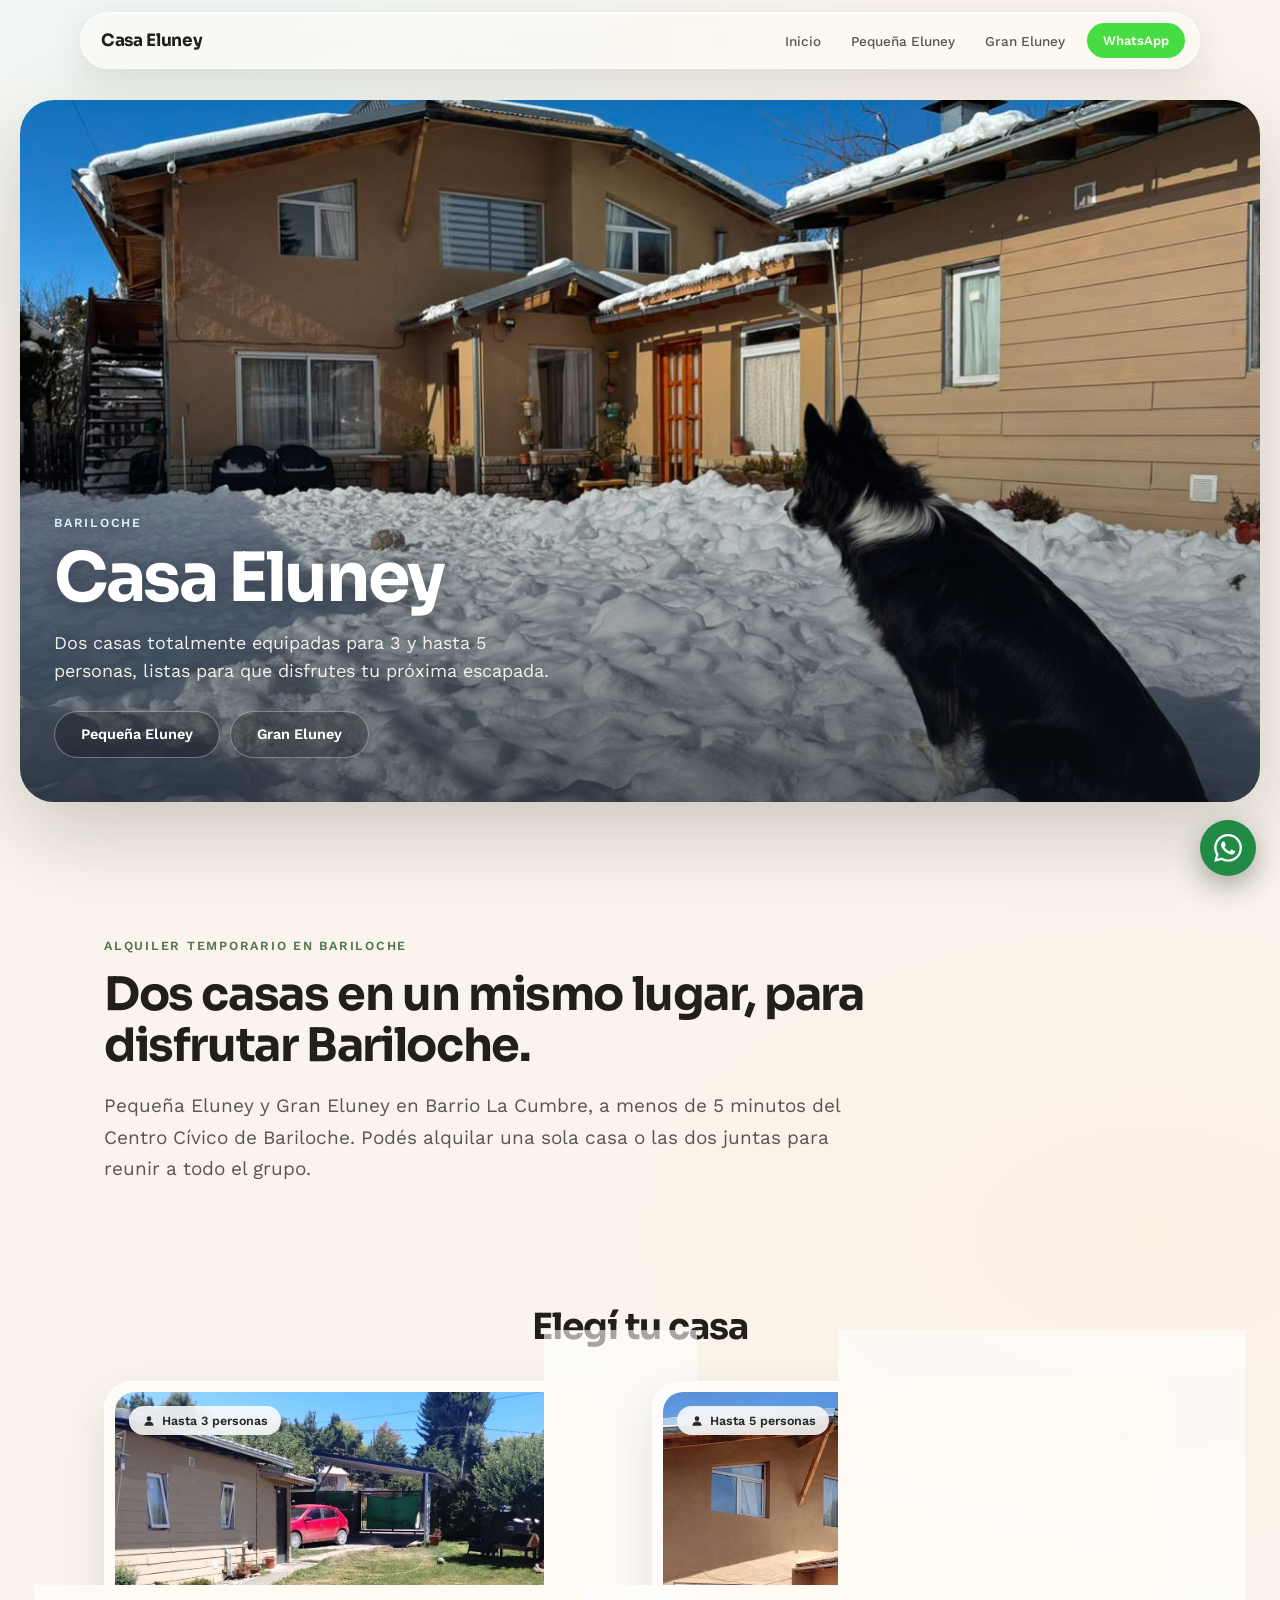
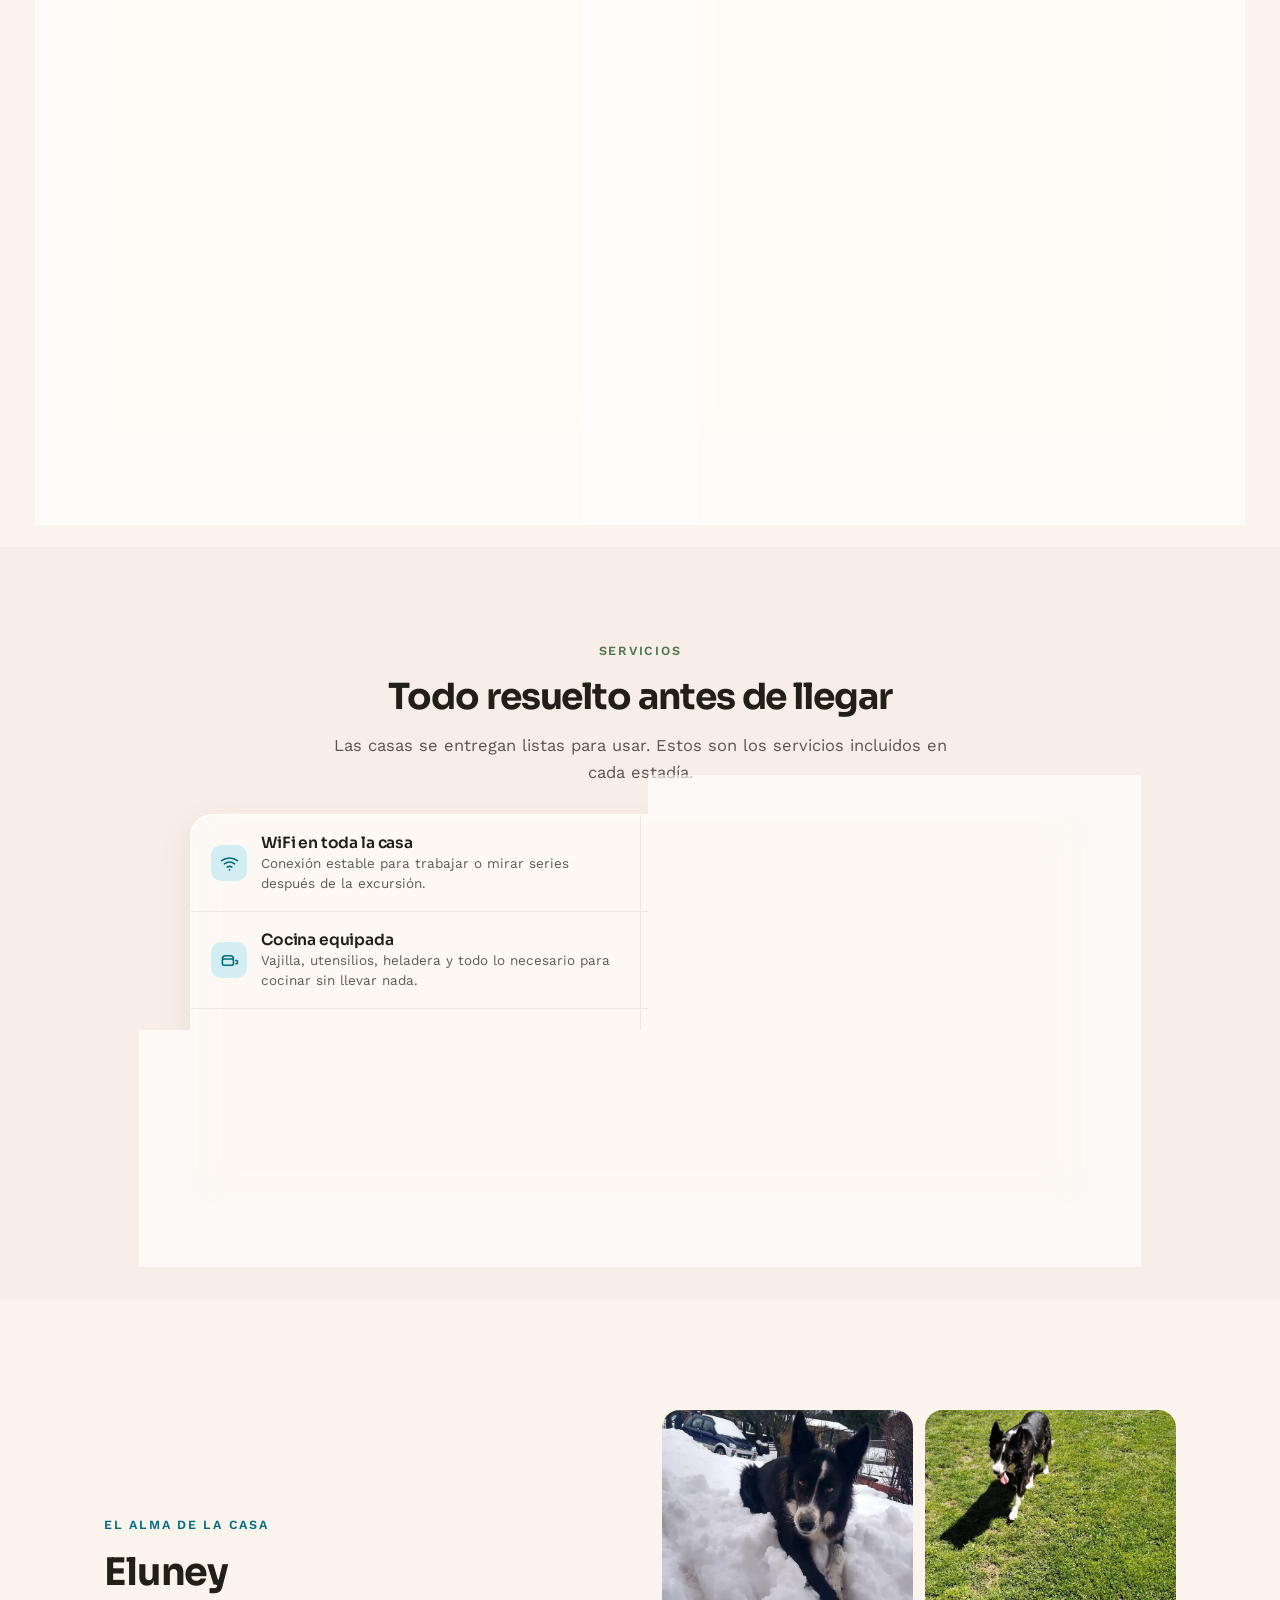
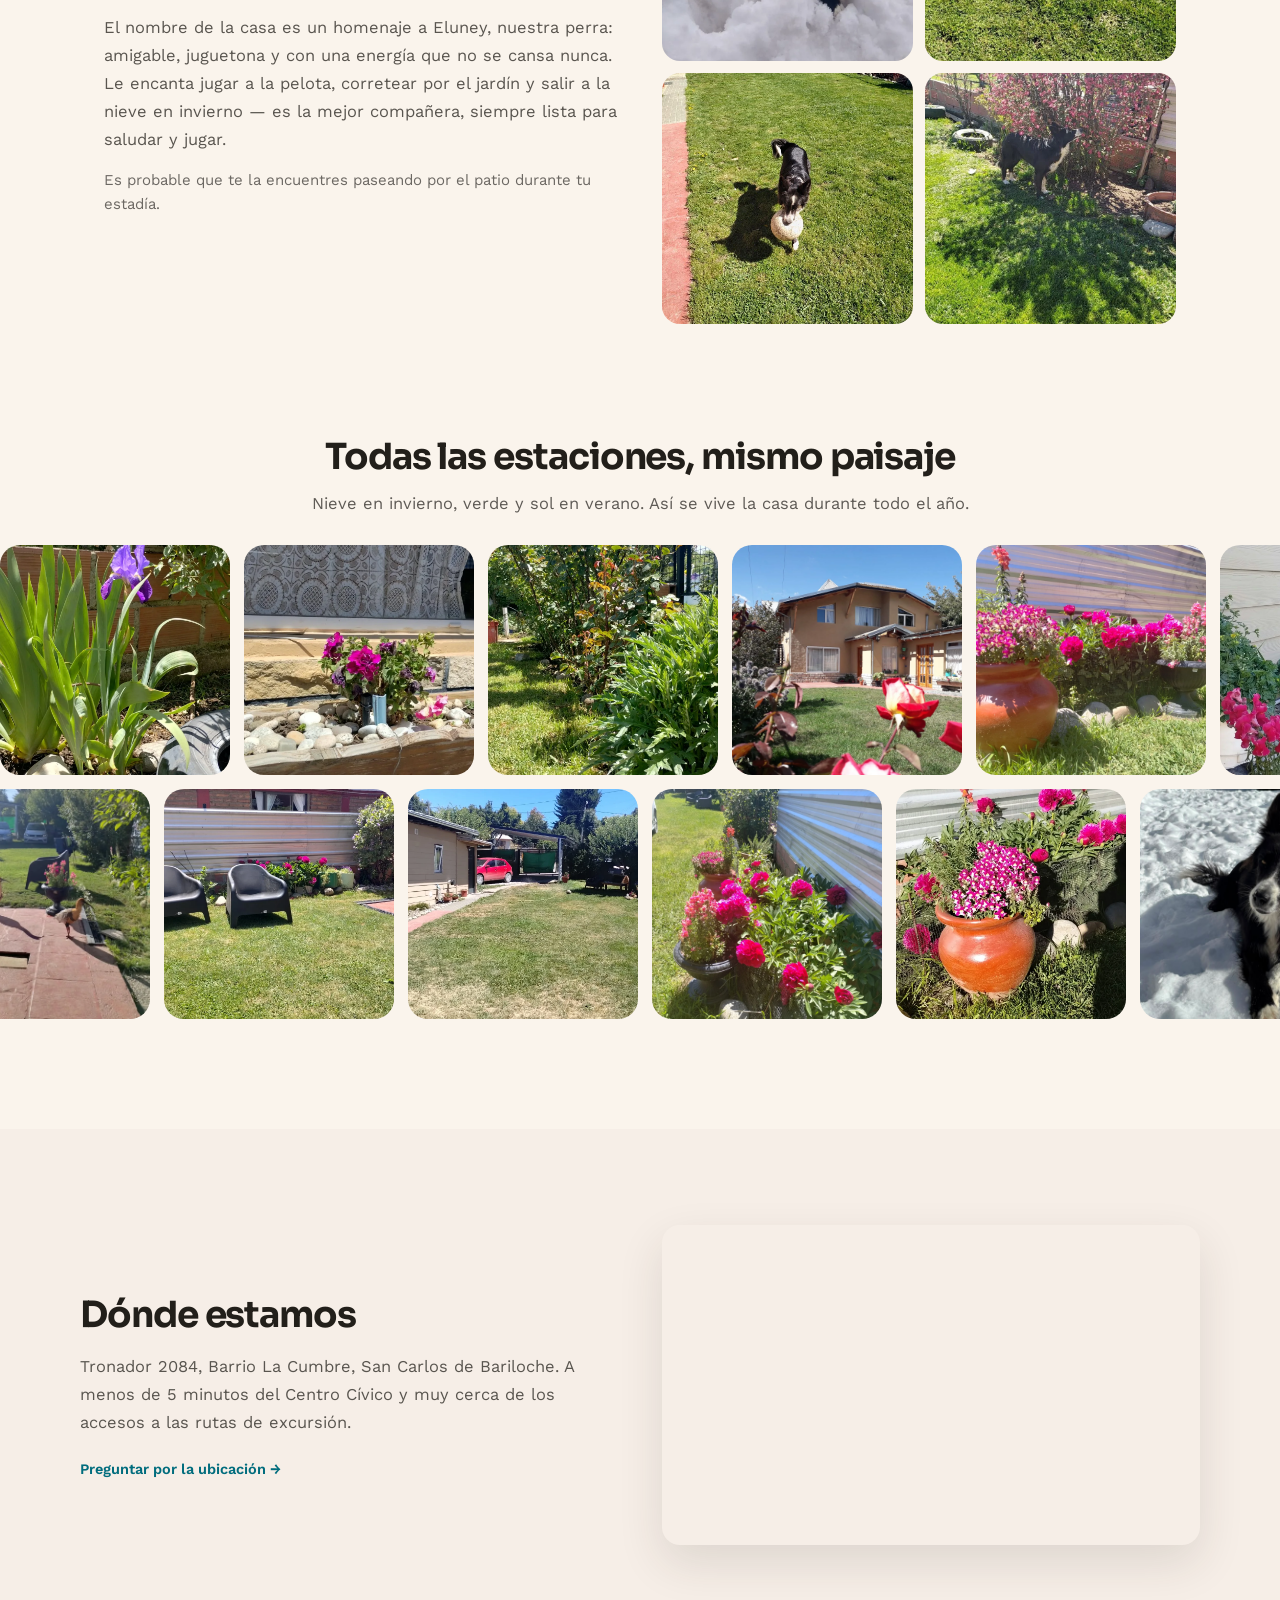
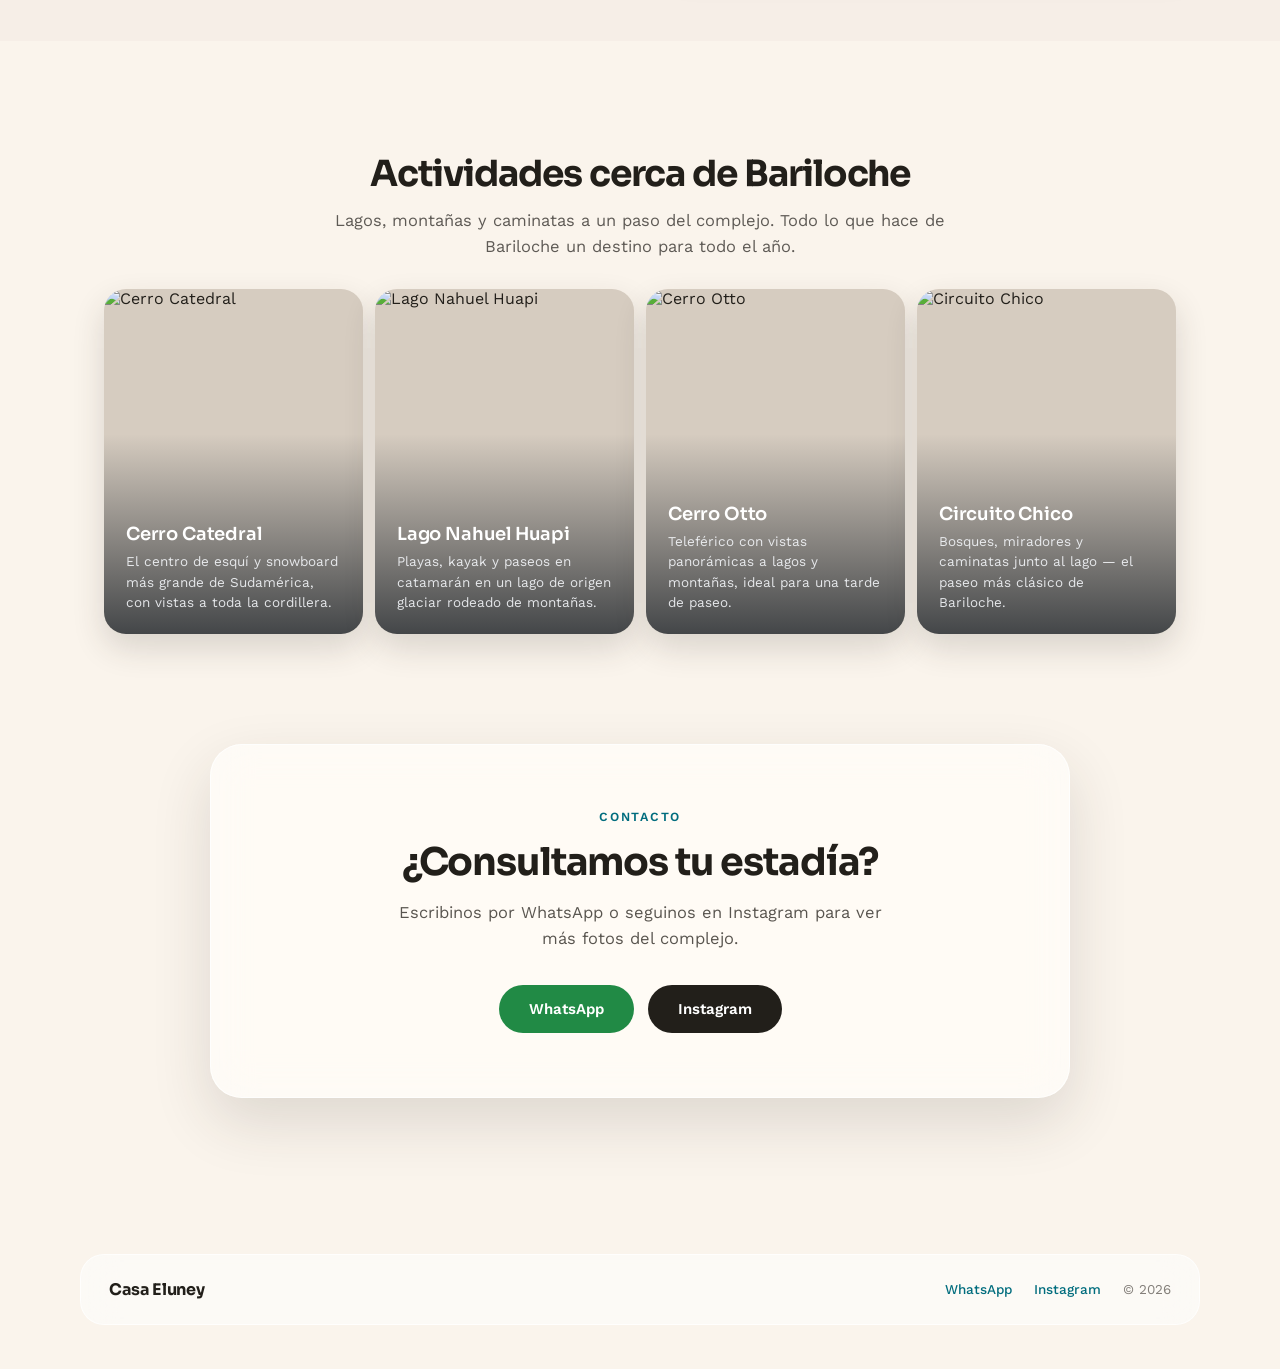
==== commit e97e649a: "Rediseño mobile-first con pautas apple-design - Servicios, comodidades y reglas como listas agrupada" ====
--- a/index.html
+++ b/index.html
@@ -24,7 +24,7 @@
 <link rel="preconnect" href="https://fonts.googleapis.com">
 <link rel="preconnect" href="https://fonts.gstatic.com" crossorigin>
 <link href="https://fonts.googleapis.com/css2?family=Sora:wght@400;500;600;700;800&amp;family=Work+Sans:wght@400;500;600&amp;display=swap" rel="stylesheet">
-<link rel="stylesheet" href="css/style.css">
+<link rel="stylesheet" href="css/style.css?v=2">
 <script type="application/ld+json">
 {
   "@context": "https://schema.org",
@@ -67,7 +67,7 @@
   <header style="position:fixed;top:0;left:0;right:0;z-index:50;padding:12px 16px">
     <div style="max-width:1120px;margin:0 auto;padding:10px 14px 10px 20px;display:flex;align-items:center;justify-content:space-between;gap:12px;flex-wrap:nowrap;background:oklch(99% 0.006 75 / 0.62);backdrop-filter:blur(28px) saturate(190%);-webkit-backdrop-filter:blur(28px) saturate(190%);border:1px solid oklch(100% 0 0 / 0.55);border-radius:100px;box-shadow:0 1px 0 oklch(100% 0 0 / 0.6) inset,0 10px 34px oklch(30% 0.02 75 / 0.12)">
       <a href="#" data-nav="home" style="font-family:'Sora',sans-serif;font-weight:700;font-size:17px;letter-spacing:-0.02em;color:oklch(24% 0.01 75)">Casa Eluney</a>
-      <button id="nav-toggle" class="nav-toggle" aria-label="Menú" aria-expanded="false">
+      <button id="nav-toggle" class="nav-toggle" aria-label="Menú" aria-expanded="false" aria-controls="nav-mobile">
           <svg width="22" height="22" viewBox="0 0 24 24" fill="none" stroke="currentColor" stroke-width="2" stroke-linecap="round"><line x1="3" y1="6" x2="21" y2="6"/><line x1="3" y1="12" x2="21" y2="12"/><line x1="3" y1="18" x2="21" y2="18"/></svg>
         </button>
       <nav id="main-nav" style="align-items:center;gap:6px;flex-wrap:nowrap">
@@ -89,7 +89,7 @@
   <main id="view-home">
 
     <section class="nav-below-header" style="position:relative;padding:16px">
-      <div style="position:relative;max-width:1240px;margin:0 auto;border-radius:34px;overflow:hidden;min-height:78vh;display:flex;align-items:flex-end;box-shadow:0 30px 80px oklch(30% 0.02 75 / 0.22)">
+      <div class="hero-box" style="position:relative;max-width:1240px;margin:0 auto;border-radius:34px;overflow:hidden;display:flex;align-items:flex-end;box-shadow:0 30px 80px oklch(30% 0.02 75 / 0.22)">
         <div class="hero-photo-desktop" style="position:absolute;inset:0;z-index:0">
           <img class="fill" src="images/hero-desktop.jpeg" alt="Las casas en invierno, con nieve" fetchpriority="high">
         </div>
@@ -103,8 +103,8 @@
             <h1 style="font-family:'Sora',sans-serif;font-size:clamp(38px,7vw,68px);line-height:1.02;font-weight:700;margin:14px 0 16px;letter-spacing:-0.035em;color:white;text-shadow:0 2px 24px oklch(18% 0.02 250 / 0.45)">Casa Eluney</h1>
             <p style="font-size:clamp(15px,2.2vw,18px);line-height:1.55;color:oklch(98% 0.005 75 / 0.95);max-width:520px;margin:0 0 26px;text-shadow:0 1px 16px oklch(18% 0.02 250 / 0.5)">Dos casas totalmente equipadas para 3 y hasta 5 personas, listas para que disfrutes tu próxima escapada.</p>
             <div class="hero-cta">
-              <a href="#pequena" class="h-glass" style="font-size:14.5px;font-weight:600;color:white;backdrop-filter:blur(20px) saturate(180%);-webkit-backdrop-filter:blur(20px) saturate(180%);border:1px solid oklch(100% 0 0 / 0.35);padding:14px 26px;border-radius:100px;transition:transform .2s ease,background .2s ease;background-color:#0000003B">Ver Pequeña Eluney</a>
-              <a href="#gran" class="h-glass" style="font-size:14.5px;font-weight:600;color:white;backdrop-filter:blur(20px) saturate(180%);-webkit-backdrop-filter:blur(20px) saturate(180%);border:1px solid oklch(100% 0 0 / 0.35);padding:14px 26px;border-radius:100px;transition:transform .2s ease,background .2s ease;background-color:#0000003B">Ver Gran Eluney</a>
+              <a href="#pequena" class="h-glass" style="font-size:14.5px;font-weight:600;color:white;backdrop-filter:blur(20px) saturate(180%);-webkit-backdrop-filter:blur(20px) saturate(180%);border:1px solid oklch(100% 0 0 / 0.35);padding:14px 26px;border-radius:100px;transition:transform .2s ease,background .2s ease;background-color:#0000003B">Pequeña Eluney</a>
+              <a href="#gran" class="h-glass" style="font-size:14.5px;font-weight:600;color:white;backdrop-filter:blur(20px) saturate(180%);-webkit-backdrop-filter:blur(20px) saturate(180%);border:1px solid oklch(100% 0 0 / 0.35);padding:14px 26px;border-radius:100px;transition:transform .2s ease,background .2s ease;background-color:#0000003B">Gran Eluney</a>
             </div>
           </div>
         </div>
@@ -124,51 +124,42 @@
       <div class="grid-cards">
 
         <div class="h-card" style="background:oklch(100% 0 0 / 0.6);backdrop-filter:blur(20px) saturate(160%);-webkit-backdrop-filter:blur(20px) saturate(160%);border:1px solid oklch(100% 0 0 / 0.75);border-radius:28px;overflow:hidden;box-shadow:0 18px 46px oklch(30% 0.02 75 / 0.12);transition:transform .3s ease,box-shadow .3s ease">
-          <div style="position:relative;aspect-ratio:4/3;margin:10px;border-radius:20px;overflow:hidden">
+          <div class="house-media">
             <img class="fill" loading="lazy" src="images/pequena-cover.webp" alt="Foto de Pequeña Eluney">
             <div style="position:absolute;top:14px;left:14px;right:14px;display:flex;justify-content:space-between;gap:8px">
               <span style="display:inline-flex;align-items:center;gap:6px;font-size:12.5px;font-weight:600;color:oklch(28% 0.01 75);background:oklch(100% 0 0 / 0.85);backdrop-filter:blur(10px);-webkit-backdrop-filter:blur(10px);padding:7px 13px;border-radius:100px"><svg width="14" height="14" viewBox="0 0 24 24" fill="currentColor" stroke="none"><circle cx="12" cy="8" r="4"/><path d="M4 20c0-4 3.6-7 8-7s8 3 8 7"/></svg>Hasta 3 personas</span>
             </div>
           </div>
-          <div style="padding:20px 26px 28px">
+          <div class="house-body">
             <div style="font-size:12px;font-weight:600;letter-spacing:.1em;color:oklch(48% 0.10 210);margin-bottom:6px">CASA PRINCIPAL</div>
             <h3 style="font-family:'Sora',sans-serif;font-size:23px;font-weight:700;letter-spacing:-0.02em;margin:0 0 8px">Pequeña Eluney</h3>
-            <p style="font-size:15px;line-height:1.55;color:oklch(47% 0.01 75);margin:0 0 18px">La casa principal del complejo, ideal para una estadía íntima</p>
-            <div style="display:flex;gap:8px;margin-bottom:14px;flex-wrap:wrap">
-              <span style="font-size:12.5px;color:oklch(40% 0.01 75);background:oklch(94% 0.01 75 / 0.8);border:1px solid oklch(90% 0.01 75);padding:7px 13px;border-radius:100px"><strong style="font-weight:600">1</strong> Dormitorio</span>
-              <span style="font-size:12.5px;color:oklch(40% 0.01 75);background:oklch(94% 0.01 75 / 0.8);border:1px solid oklch(90% 0.01 75);padding:7px 13px;border-radius:100px"><strong style="font-weight:600">1</strong> Baño</span>
-              <span style="font-size:12.5px;color:oklch(40% 0.01 75);background:oklch(94% 0.01 75 / 0.8);border:1px solid oklch(90% 0.01 75);padding:7px 13px;border-radius:100px"><strong style="font-weight:600">2-3</strong> Huéspedes</span>
-            </div>
-            <div style="display:flex;gap:8px;margin-bottom:22px;flex-wrap:wrap">
-              <span style="font-size:12.5px;color:oklch(40% 0.01 75);border:1px solid oklch(88% 0.01 75);padding:7px 13px;border-radius:100px">WiFi</span>
-              <span style="font-size:12.5px;color:oklch(40% 0.01 75);border:1px solid oklch(88% 0.01 75);padding:7px 13px;border-radius:100px">Cocina equipada</span>
-              <span style="font-size:12.5px;color:oklch(40% 0.01 75);border:1px solid oklch(88% 0.01 75);padding:7px 13px;border-radius:100px">TV</span>
-              
+            <p style="font-size:15px;line-height:1.5;color:oklch(47% 0.01 75);margin:0 0 10px">La casa principal del complejo, ideal para una estadía íntima</p>
+            <p class="house-meta"><strong style="font-weight:600">1</strong> dormitorio · <strong style="font-weight:600">1</strong> baño · <strong style="font-weight:600">2-3</strong> huéspedes</p>
+            <div style="display:flex;gap:6px;margin-bottom:18px;flex-wrap:wrap">
+              <span class="chip">WiFi</span>
+              <span class="chip">Cocina equipada</span>
+              <span class="chip">TV</span>
             </div>
             <a href="#pequena" class="h-lift" style="display:block;text-align:center;font-size:14.5px;font-weight:600;color:white;background:oklch(48% 0.10 210);padding:13px 20px;border-radius:100px;transition:transform .2s ease">Ver Pequeña Eluney</a>
           </div>
         </div>
 
         <div class="h-card" style="background:oklch(100% 0 0 / 0.6);backdrop-filter:blur(20px) saturate(160%);-webkit-backdrop-filter:blur(20px) saturate(160%);border:1px solid oklch(100% 0 0 / 0.75);border-radius:28px;overflow:hidden;box-shadow:0 18px 46px oklch(30% 0.02 75 / 0.12);transition:transform .3s ease,box-shadow .3s ease">
-          <div style="position:relative;aspect-ratio:4/3;margin:10px;border-radius:20px;overflow:hidden">
+          <div class="house-media">
             <img class="fill" loading="lazy" src="images/gran-cover.webp" alt="Foto de Gran Eluney">
             <div style="position:absolute;top:14px;left:14px;right:14px;display:flex;justify-content:space-between;gap:8px">
               <span style="display:inline-flex;align-items:center;gap:6px;font-size:12.5px;font-weight:600;color:oklch(28% 0.01 75);background:oklch(100% 0 0 / 0.85);backdrop-filter:blur(10px);-webkit-backdrop-filter:blur(10px);padding:7px 13px;border-radius:100px"><svg width="14" height="14" viewBox="0 0 24 24" fill="currentColor" stroke="none"><circle cx="12" cy="8" r="4"/><path d="M4 20c0-4 3.6-7 8-7s8 3 8 7"/></svg>Hasta 5 personas</span>
             </div>
           </div>
-          <div style="padding:20px 26px 28px">
+          <div class="house-body">
             <div style="font-size:12px;font-weight:600;letter-spacing:.1em;color:oklch(55% 0.13 45);margin-bottom:6px">PLANTA BAJA</div>
             <h3 style="font-family:'Sora',sans-serif;font-size:23px;font-weight:700;letter-spacing:-0.02em;margin:0 0 8px">Gran Eluney</h3>
-            <p style="font-size:15px;line-height:1.55;color:oklch(47% 0.01 75);margin:0 0 18px">Ambientes amplios, con living, comedor y cocina integrados</p>
-            <div style="display:flex;gap:8px;margin-bottom:14px;flex-wrap:wrap">
-              <span style="font-size:12.5px;color:oklch(40% 0.01 75);background:oklch(94% 0.01 75 / 0.8);border:1px solid oklch(90% 0.01 75);padding:7px 13px;border-radius:100px"><strong style="font-weight:600">2</strong> Dormitorios</span>
-              <span style="font-size:12.5px;color:oklch(40% 0.01 75);background:oklch(94% 0.01 75 / 0.8);border:1px solid oklch(90% 0.01 75);padding:7px 13px;border-radius:100px"><strong style="font-weight:600">1</strong> Baño</span>
-              <span style="font-size:12.5px;color:oklch(40% 0.01 75);background:oklch(94% 0.01 75 / 0.8);border:1px solid oklch(90% 0.01 75);padding:7px 13px;border-radius:100px"><strong style="font-weight:600">5</strong> Huéspedes</span>
-            </div>
-            <div style="display:flex;gap:8px;margin-bottom:22px;flex-wrap:wrap">
-              <span style="font-size:12.5px;color:oklch(40% 0.01 75);border:1px solid oklch(88% 0.01 75);padding:7px 13px;border-radius:100px">WiFi</span>
-              <span style="font-size:12.5px;color:oklch(40% 0.01 75);border:1px solid oklch(88% 0.01 75);padding:7px 13px;border-radius:100px">Patio amplio</span>
-              <span style="font-size:12.5px;color:oklch(40% 0.01 75);border:1px solid oklch(88% 0.01 75);padding:7px 13px;border-radius:100px">TV</span>
+            <p style="font-size:15px;line-height:1.5;color:oklch(47% 0.01 75);margin:0 0 10px">Ambientes amplios, con living, comedor y cocina integrados</p>
+            <p class="house-meta"><strong style="font-weight:600">2</strong> dormitorios · <strong style="font-weight:600">1</strong> baño · <strong style="font-weight:600">5</strong> huéspedes</p>
+            <div style="display:flex;gap:6px;margin-bottom:18px;flex-wrap:wrap">
+              <span class="chip">WiFi</span>
+              <span class="chip">Patio amplio</span>
+              <span class="chip">TV</span>
             </div>
             <a href="#gran" class="h-lift" style="display:block;text-align:center;font-size:14.5px;font-weight:600;color:white;background:oklch(55% 0.13 45);padding:13px 20px;border-radius:100px;transition:transform .2s ease">Ver Gran Eluney</a>
           </div>
@@ -179,53 +170,39 @@
 
     <section style="padding:clamp(56px,8vw,96px) 24px;background:oklch(95% 0.014 70 / 0.7)">
       <div style="max-width:1120px;margin:0 auto">
-        <div style="max-width:640px;margin:0 auto 44px;text-align:center">
+        <div style="max-width:640px;margin:0 auto 28px;text-align:center">
           <div style="font-size:12.5px;font-weight:600;letter-spacing:.14em;text-transform:uppercase;color:oklch(52% 0.07 145)">Servicios</div>
           <h2 style="font-family:'Sora',sans-serif;font-size:clamp(26px,3.6vw,36px);font-weight:700;letter-spacing:-0.03em;margin:16px 0 14px">Todo resuelto antes de llegar</h2>
           <p style="font-size:16.5px;line-height:1.6;color:oklch(45% 0.01 75);margin:0">Las casas se entregan listas para usar. Estos son los servicios incluidos en cada estadía.</p>
         </div>
-        <div class="grid-tiles">
-
-          <div class="h-tile" style="background:oklch(100% 0 0 / 0.62);backdrop-filter:blur(18px) saturate(160%);-webkit-backdrop-filter:blur(18px) saturate(160%);border:1px solid oklch(100% 0 0 / 0.75);border-radius:22px;padding:26px 24px;box-shadow:0 12px 34px oklch(30% 0.02 75 / 0.08);transition:transform .3s ease,box-shadow .3s ease">
-            <div style="width:42px;height:42px;border-radius:13px;background:oklch(93% 0.03 210);color:oklch(48% 0.10 210);display:flex;align-items:center;justify-content:center;margin-bottom:16px"><svg width="21" height="21" viewBox="0 0 24 24" fill="none" stroke="currentColor" stroke-width="2" stroke-linecap="round"><path d="M2 8.5a16 16 0 0 1 20 0"></path><path d="M5.5 12.5a11 11 0 0 1 13 0"></path><path d="M9 16.5a6 6 0 0 1 6 0"></path><circle cx="12" cy="20" r="1.2" fill="currentColor" stroke="none"></circle></svg></div>
-            <h3 style="font-family:'Sora',sans-serif;font-size:17px;font-weight:600;letter-spacing:-0.01em;margin:0 0 8px">WiFi en toda la casa</h3>
-            <p style="font-size:14.5px;line-height:1.55;color:oklch(47% 0.01 75);margin:0">Conexión estable para trabajar o mirar series después de la excursión.</p>
-          </div>
-
-          <div class="h-tile" style="background:oklch(100% 0 0 / 0.62);backdrop-filter:blur(18px) saturate(160%);-webkit-backdrop-filter:blur(18px) saturate(160%);border:1px solid oklch(100% 0 0 / 0.75);border-radius:22px;padding:26px 24px;box-shadow:0 12px 34px oklch(30% 0.02 75 / 0.08);transition:transform .3s ease,box-shadow .3s ease">
-            <div style="width:42px;height:42px;border-radius:13px;background:oklch(94% 0.035 60);color:oklch(55% 0.13 45);display:flex;align-items:center;justify-content:center;margin-bottom:16px"><svg width="21" height="21" viewBox="0 0 24 24" fill="none" stroke="currentColor" stroke-width="2" stroke-linecap="round" stroke-linejoin="round"><path d="M3 18v-6a2 2 0 0 1 2-2h14a2 2 0 0 1 2 2v6"></path><path d="M3 18h18"></path><path d="M7 10V7a2 2 0 0 1 2-2h6a2 2 0 0 1 2 2v3"></path></svg></div>
-            <h3 style="font-family:'Sora',sans-serif;font-size:17px;font-weight:600;letter-spacing:-0.01em;margin:0 0 8px">Ropa de cama incluida</h3>
-            <p style="font-size:14.5px;line-height:1.55;color:oklch(47% 0.01 75);margin:0">Camas hechas con sábanas limpias y frazadas para el frío de la montaña.</p>
-          </div>
-
-          <div class="h-tile" style="background:oklch(100% 0 0 / 0.62);backdrop-filter:blur(18px) saturate(160%);-webkit-backdrop-filter:blur(18px) saturate(160%);border:1px solid oklch(100% 0 0 / 0.75);border-radius:22px;padding:26px 24px;box-shadow:0 12px 34px oklch(30% 0.02 75 / 0.08);transition:transform .3s ease,box-shadow .3s ease">
-            <div style="width:42px;height:42px;border-radius:13px;background:oklch(93% 0.03 210);color:oklch(48% 0.10 210);display:flex;align-items:center;justify-content:center;margin-bottom:16px"><svg width="21" height="21" viewBox="0 0 24 24" fill="none" stroke="currentColor" stroke-width="2" stroke-linecap="round"><rect x="3" y="10" width="14" height="8" rx="2"></rect><path d="M3 10a4 4 0 0 1 4-4h6a4 4 0 0 1 4 4"></path><path d="M20 12h1a1 1 0 0 1 1 1v2a1 1 0 0 1-1 1h-1"></path></svg></div>
-            <h3 style="font-family:'Sora',sans-serif;font-size:17px;font-weight:600;letter-spacing:-0.01em;margin:0 0 8px">Cocina equipada</h3>
-            <p style="font-size:14.5px;line-height:1.55;color:oklch(47% 0.01 75);margin:0">Vajilla, utensilios, heladera y todo lo necesario para cocinar sin llevar nada.</p>
-          </div>
-
-          <div class="h-tile" style="background:oklch(100% 0 0 / 0.62);backdrop-filter:blur(18px) saturate(160%);-webkit-backdrop-filter:blur(18px) saturate(160%);border:1px solid oklch(100% 0 0 / 0.75);border-radius:22px;padding:26px 24px;box-shadow:0 12px 34px oklch(30% 0.02 75 / 0.08);transition:transform .3s ease,box-shadow .3s ease">
-            <div style="width:42px;height:42px;border-radius:13px;background:oklch(94% 0.035 60);color:oklch(55% 0.13 45);display:flex;align-items:center;justify-content:center;margin-bottom:16px"><svg width="21" height="21" viewBox="0 0 24 24" fill="none" stroke="currentColor" stroke-width="2" stroke-linecap="round"><path d="M4 4v16M9 4v16M14 4v16M19 4v16"></path><path d="M4 9h15M4 15h15"></path></svg></div>
-            <h3 style="font-family:'Sora',sans-serif;font-size:17px;font-weight:600;letter-spacing:-0.01em;margin:0 0 8px">Calefacción</h3>
-            <p style="font-size:14.5px;line-height:1.55;color:oklch(47% 0.01 75);margin:0">La casa siempre templada, incluso en los días de nieve.</p>
-          </div>
-
-          <div class="h-tile" style="background:oklch(100% 0 0 / 0.62);backdrop-filter:blur(18px) saturate(160%);-webkit-backdrop-filter:blur(18px) saturate(160%);border:1px solid oklch(100% 0 0 / 0.75);border-radius:22px;padding:26px 24px;box-shadow:0 12px 34px oklch(30% 0.02 75 / 0.08);transition:transform .3s ease,box-shadow .3s ease">
-            <div style="width:42px;height:42px;border-radius:13px;background:oklch(93% 0.03 210);color:oklch(48% 0.10 210);display:flex;align-items:center;justify-content:center;margin-bottom:16px"><svg width="21" height="21" viewBox="0 0 24 24" fill="none" stroke="currentColor" stroke-width="2" stroke-linecap="round" stroke-linejoin="round"><rect x="3" y="3" width="18" height="18" rx="4"></rect><path d="M9.5 16V8h3.2a2.4 2.4 0 0 1 0 4.8H9.5"></path></svg></div>
-            <h3 style="font-family:'Sora',sans-serif;font-size:17px;font-weight:600;letter-spacing:-0.01em;margin:0 0 8px">Estacionamiento propio</h3>
-            <p style="font-size:14.5px;line-height:1.55;color:oklch(47% 0.01 75);margin:0">Lugar para dejar el auto dentro del terreno, con sector techado en Gran Eluney.</p>
-          </div>
-
-          <div class="h-tile" style="background:oklch(100% 0 0 / 0.62);backdrop-filter:blur(18px) saturate(160%);-webkit-backdrop-filter:blur(18px) saturate(160%);border:1px solid oklch(100% 0 0 / 0.75);border-radius:22px;padding:26px 24px;box-shadow:0 12px 34px oklch(30% 0.02 75 / 0.08);transition:transform .3s ease,box-shadow .3s ease">
-            <div style="width:42px;height:42px;border-radius:13px;background:oklch(93% 0.03 210);color:oklch(48% 0.10 210);display:flex;align-items:center;justify-content:center;margin-bottom:16px"><svg width="21" height="21" viewBox="0 0 24 24" fill="none" stroke="currentColor" stroke-width="2" stroke-linecap="round" stroke-linejoin="round"><path d="M12 21s-7-4.6-7-10a7 7 0 0 1 14 0c0 5.4-7 10-7 10z"></path><circle cx="12" cy="11" r="2.5"></circle></svg></div>
-            <h3 style="font-family:'Sora',sans-serif;font-size:17px;font-weight:600;letter-spacing:-0.01em;margin:0 0 8px">Ubicación a 5 minutos</h3>
-            <p style="font-size:14.5px;line-height:1.55;color:oklch(47% 0.01 75);margin:0">Barrio tranquilo, cerca del Centro Cívico y de los accesos a las rutas.</p>
-          </div>
-
-          <div class="h-tile" style="background:oklch(100% 0 0 / 0.62);backdrop-filter:blur(18px) saturate(160%);-webkit-backdrop-filter:blur(18px) saturate(160%);border:1px solid oklch(100% 0 0 / 0.75);border-radius:22px;padding:26px 24px;box-shadow:0 12px 34px oklch(30% 0.02 75 / 0.08);transition:transform .3s ease,box-shadow .3s ease">
-            <div style="width:42px;height:42px;border-radius:13px;background:oklch(93% 0.04 150);color:oklch(52% 0.13 150);display:flex;align-items:center;justify-content:center;margin-bottom:16px"><svg width="21" height="21" viewBox="0 0 24 24" fill="none" stroke="currentColor" stroke-width="2" stroke-linecap="round" stroke-linejoin="round"><path d="M21 11.5A8.5 8.5 0 0 1 8.4 19L3 20.5l1.6-5.2A8.5 8.5 0 1 1 21 11.5z"></path></svg></div>
-            <h3 style="font-family:'Sora',sans-serif;font-size:17px;font-weight:600;letter-spacing:-0.01em;margin:0 0 8px">Atención directa</h3>
-            <p style="font-size:14.5px;line-height:1.55;color:oklch(47% 0.01 75);margin:0">Nos escribís por WhatsApp y te respondemos nosotros, sin intermediarios.</p>
+        <div class="list-group cols-2 glass" style="max-width:900px;margin:0 auto">
+          <div class="list-row">
+            <div class="list-icon" style="background:oklch(93% 0.03 210);color:oklch(48% 0.10 210)"><svg width="21" height="21" viewBox="0 0 24 24" fill="none" stroke="currentColor" stroke-width="2" stroke-linecap="round"><path d="M2 8.5a16 16 0 0 1 20 0"></path><path d="M5.5 12.5a11 11 0 0 1 13 0"></path><path d="M9 16.5a6 6 0 0 1 6 0"></path><circle cx="12" cy="20" r="1.2" fill="currentColor" stroke="none"></circle></svg></div>
+            <div><h3 class="list-title">WiFi en toda la casa</h3><p class="list-text">Conexión estable para trabajar o mirar series después de la excursión.</p></div>
+          </div>
+          <div class="list-row">
+            <div class="list-icon" style="background:oklch(94% 0.035 60);color:oklch(55% 0.13 45)"><svg width="21" height="21" viewBox="0 0 24 24" fill="none" stroke="currentColor" stroke-width="2" stroke-linecap="round" stroke-linejoin="round"><path d="M3 18v-6a2 2 0 0 1 2-2h14a2 2 0 0 1 2 2v6"></path><path d="M3 18h18"></path><path d="M7 10V7a2 2 0 0 1 2-2h6a2 2 0 0 1 2 2v3"></path></svg></div>
+            <div><h3 class="list-title">Ropa de cama incluida</h3><p class="list-text">Camas hechas con sábanas limpias y frazadas para el frío de la montaña.</p></div>
+          </div>
+          <div class="list-row">
+            <div class="list-icon" style="background:oklch(93% 0.03 210);color:oklch(48% 0.10 210)"><svg width="21" height="21" viewBox="0 0 24 24" fill="none" stroke="currentColor" stroke-width="2" stroke-linecap="round"><rect x="3" y="10" width="14" height="8" rx="2"></rect><path d="M3 10a4 4 0 0 1 4-4h6a4 4 0 0 1 4 4"></path><path d="M20 12h1a1 1 0 0 1 1 1v2a1 1 0 0 1-1 1h-1"></path></svg></div>
+            <div><h3 class="list-title">Cocina equipada</h3><p class="list-text">Vajilla, utensilios, heladera y todo lo necesario para cocinar sin llevar nada.</p></div>
+          </div>
+          <div class="list-row">
+            <div class="list-icon" style="background:oklch(94% 0.035 60);color:oklch(55% 0.13 45)"><svg width="21" height="21" viewBox="0 0 24 24" fill="none" stroke="currentColor" stroke-width="2" stroke-linecap="round"><path d="M4 4v16M9 4v16M14 4v16M19 4v16"></path><path d="M4 9h15M4 15h15"></path></svg></div>
+            <div><h3 class="list-title">Calefacción</h3><p class="list-text">La casa siempre templada, incluso en los días de nieve.</p></div>
+          </div>
+          <div class="list-row">
+            <div class="list-icon" style="background:oklch(93% 0.03 210);color:oklch(48% 0.10 210)"><svg width="21" height="21" viewBox="0 0 24 24" fill="none" stroke="currentColor" stroke-width="2" stroke-linecap="round" stroke-linejoin="round"><rect x="3" y="3" width="18" height="18" rx="4"></rect><path d="M9.5 16V8h3.2a2.4 2.4 0 0 1 0 4.8H9.5"></path></svg></div>
+            <div><h3 class="list-title">Estacionamiento propio</h3><p class="list-text">Lugar para dejar el auto dentro del terreno, con sector techado en Gran Eluney.</p></div>
+          </div>
+          <div class="list-row">
+            <div class="list-icon" style="background:oklch(93% 0.03 210);color:oklch(48% 0.10 210)"><svg width="21" height="21" viewBox="0 0 24 24" fill="none" stroke="currentColor" stroke-width="2" stroke-linecap="round" stroke-linejoin="round"><path d="M12 21s-7-4.6-7-10a7 7 0 0 1 14 0c0 5.4-7 10-7 10z"></path><circle cx="12" cy="11" r="2.5"></circle></svg></div>
+            <div><h3 class="list-title">Ubicación a 5 minutos</h3><p class="list-text">Barrio tranquilo, cerca del Centro Cívico y de los accesos a las rutas.</p></div>
+          </div>
+          <div class="list-row">
+            <div class="list-icon" style="background:oklch(93% 0.04 150);color:oklch(52% 0.13 150)"><svg width="21" height="21" viewBox="0 0 24 24" fill="none" stroke="currentColor" stroke-width="2" stroke-linecap="round" stroke-linejoin="round"><path d="M21 11.5A8.5 8.5 0 0 1 8.4 19L3 20.5l1.6-5.2A8.5 8.5 0 1 1 21 11.5z"></path></svg></div>
+            <div><h3 class="list-title">Atención directa</h3><p class="list-text">Nos escribís por WhatsApp y te respondemos nosotros, sin intermediarios.</p></div>
           </div>
 
         </div>
@@ -248,13 +225,13 @@
     </section>
 
     <section style="padding:0 0 clamp(64px,10vw,110px)">
-      <div style="max-width:760px;margin:0 auto 36px;padding:0 24px;text-align:center">
+      <div style="max-width:760px;margin:0 auto 28px;padding:0 24px;text-align:center">
         <h2 style="font-family:'Sora',sans-serif;font-size:clamp(26px,3.6vw,36px);font-weight:700;letter-spacing:-0.03em;margin:0 0 12px">Todas las estaciones, mismo paisaje</h2>
         <p style="color:oklch(47% 0.01 75);font-size:16.5px;line-height:1.6;margin:0">Nieve en invierno, verde y sol en verano. Así se vive la casa durante todo el año.</p>
       </div>
-      <div style="overflow:hidden">
-        <div id="marquee-a" style="display:flex;gap:14px;width:max-content;animation:marquee 34s linear infinite;margin-bottom:14px"></div>
-        <div id="marquee-b" style="display:flex;gap:14px;width:max-content;margin-left:-110px;animation:marquee 34s linear infinite reverse"></div>
+      <div class="marquee-wrap" style="overflow:hidden">
+        <div id="marquee-a" class="marquee-row" style="display:flex;gap:14px;width:max-content;animation:marquee 34s linear infinite;margin-bottom:14px"></div>
+        <div id="marquee-b" class="marquee-row" style="display:flex;gap:14px;width:max-content;margin-left:-80px;animation:marquee 34s linear infinite reverse"></div>
       </div>
     </section>
 
@@ -266,7 +243,7 @@
           <a href="#" class="wa-link" target="_blank" rel="noopener" style="font-size:14.5px;font-weight:600;color:oklch(48% 0.10 210)">Preguntar por la ubicación →</a>
         </div>
         <div>
-          <div style="border-radius:18px;overflow:hidden;height:320px;box-shadow:0 18px 46px oklch(30% 0.02 75 / 0.12)">
+          <div class="map-frame">
             <iframe id="home-map" title="Mapa Bariloche" loading="lazy" style="width:100%;height:100%;border:0;display:block"></iframe>
           </div>
         </div>
@@ -274,46 +251,46 @@
     </section>
 
     <section style="max-width:1120px;margin:0 auto;padding:clamp(64px,10vw,110px) 24px">
-      <div style="max-width:640px;margin:0 auto 40px;text-align:center">
+      <div style="max-width:640px;margin:0 auto 28px;text-align:center">
         <h2 style="font-family:'Sora',sans-serif;font-size:clamp(26px,3.6vw,36px);font-weight:700;letter-spacing:-0.03em;margin:0 0 12px">Actividades cerca de Bariloche</h2>
         <p style="color:oklch(47% 0.01 75);font-size:16.5px;line-height:1.6;margin:0">Lagos, montañas y caminatas a un paso del complejo. Todo lo que hace de Bariloche un destino para todo el año.</p>
       </div>
-      <div class="grid-activities">
-
-        <div style="position:relative;border-radius:24px;overflow:hidden;aspect-ratio:4/5;box-shadow:0 18px 40px oklch(30% 0.02 75 / 0.16)">
+      <div class="carousel" role="list">
+
+        <div class="activity" role="listitem">
           <img class="fill" loading="lazy" src="https://commons.wikimedia.org/wiki/Special:FilePath/Base_del_Cerro_Catedral_en_Bariloche._%28Patagonia_Argentina%29_20.JPG" alt="Cerro Catedral">
           <div style="position:absolute;inset:0;display:flex;flex-direction:column;justify-content:flex-end;background:linear-gradient(to top,oklch(18% 0.02 250 / 0.72),transparent 58%);padding:14px">
-            <div style="padding:18px">
+            <div style="padding:8px">
               <h3 style="font-family:'Sora',sans-serif;color:white;font-size:18px;font-weight:600;letter-spacing:-0.01em;margin:0 0 6px">Cerro Catedral</h3>
               <p style="color:oklch(97% 0.005 250 / 0.9);font-size:13.5px;line-height:1.5;margin:0">El centro de esquí y snowboard más grande de Sudamérica, con vistas a toda la cordillera.</p>
             </div>
           </div>
         </div>
 
-        <div style="position:relative;border-radius:24px;overflow:hidden;aspect-ratio:4/5;box-shadow:0 18px 40px oklch(30% 0.02 75 / 0.16)">
+        <div class="activity" role="listitem">
           <img class="fill" loading="lazy" src="https://commons.wikimedia.org/wiki/Special:FilePath/Lago_Nahuel_Huapi.jpg" alt="Lago Nahuel Huapi">
           <div style="position:absolute;inset:0;display:flex;flex-direction:column;justify-content:flex-end;background:linear-gradient(to top,oklch(18% 0.02 250 / 0.72),transparent 58%);padding:14px">
-            <div style="padding:18px">
+            <div style="padding:8px">
               <h3 style="font-family:'Sora',sans-serif;color:white;font-size:18px;font-weight:600;letter-spacing:-0.01em;margin:0 0 6px">Lago Nahuel Huapi</h3>
               <p style="color:oklch(97% 0.005 250 / 0.9);font-size:13.5px;line-height:1.5;margin:0">Playas, kayak y paseos en catamarán en un lago de origen glaciar rodeado de montañas.</p>
             </div>
           </div>
         </div>
 
-        <div style="position:relative;border-radius:24px;overflow:hidden;aspect-ratio:4/5;box-shadow:0 18px 40px oklch(30% 0.02 75 / 0.16)">
+        <div class="activity" role="listitem">
           <img class="fill" loading="lazy" src="https://commons.wikimedia.org/wiki/Special:FilePath/Cerro_otto_teleferico.jpg" alt="Cerro Otto">
           <div style="position:absolute;inset:0;display:flex;flex-direction:column;justify-content:flex-end;background:linear-gradient(to top,oklch(18% 0.02 250 / 0.72),transparent 58%);padding:14px">
-            <div style="padding:18px">
+            <div style="padding:8px">
               <h3 style="font-family:'Sora',sans-serif;color:white;font-size:18px;font-weight:600;letter-spacing:-0.01em;margin:0 0 6px">Cerro Otto</h3>
               <p style="color:oklch(97% 0.005 250 / 0.9);font-size:13.5px;line-height:1.5;margin:0">Teleférico con vistas panorámicas a lagos y montañas, ideal para una tarde de paseo.</p>
             </div>
           </div>
         </div>
 
-        <div style="position:relative;border-radius:24px;overflow:hidden;aspect-ratio:4/5;box-shadow:0 18px 40px oklch(30% 0.02 75 / 0.16)">
+        <div class="activity" role="listitem">
           <img class="fill" loading="lazy" src="https://commons.wikimedia.org/wiki/Special:FilePath/Bariloche-_Argentina2.jpg" alt="Circuito Chico">
           <div style="position:absolute;inset:0;display:flex;flex-direction:column;justify-content:flex-end;background:linear-gradient(to top,oklch(18% 0.02 250 / 0.72),transparent 58%);padding:14px">
-            <div style="padding:18px">
+            <div style="padding:8px">
               <h3 style="font-family:'Sora',sans-serif;color:white;font-size:18px;font-weight:600;letter-spacing:-0.01em;margin:0 0 6px">Circuito Chico</h3>
               <p style="color:oklch(97% 0.005 250 / 0.9);font-size:13.5px;line-height:1.5;margin:0">Bosques, miradores y caminatas junto al lago — el paseo más clásico de Bariloche.</p>
             </div>
@@ -330,7 +307,7 @@
         <p style="font-size:16.5px;line-height:1.6;color:oklch(45% 0.01 75);margin:0 auto 32px;max-width:520px">Escribinos por WhatsApp o seguinos en Instagram para ver más fotos del complejo.</p>
         <div style="display:flex;gap:14px;justify-content:center;flex-wrap:wrap">
           <a href="#" class="wa-link h-lift" target="_blank" rel="noopener" style="display:inline-flex;align-items:center;gap:10px;font-size:15px;font-weight:600;background:oklch(56% 0.14 150);color:white;padding:15px 30px;border-radius:100px;transition:transform .2s ease">WhatsApp</a>
-          <a href="#" class="ig-link" class="h-lift" target="_blank" rel="noopener" style="display:inline-flex;align-items:center;gap:10px;font-size:15px;font-weight:600;background:oklch(24% 0.01 75);color:white;padding:15px 30px;border-radius:100px;transition:transform .2s ease">Instagram</a>
+          <a href="#" class="ig-link h-lift" target="_blank" rel="noopener" style="display:inline-flex;align-items:center;gap:10px;font-size:15px;font-weight:600;background:oklch(24% 0.01 75);color:white;padding:15px 30px;border-radius:100px;transition:transform .2s ease">Instagram</a>
         </div>
       </div>
     </section>
@@ -350,12 +327,20 @@
     </div>
   </footer>
 
-  <a href="#" class="wa-link h-lift3" target="_blank" rel="noopener" aria-label="Escribir por WhatsApp" style="position:fixed;bottom:24px;right:24px;width:56px;height:56px;border-radius:50%;background:oklch(56% 0.14 150);display:flex;align-items:center;justify-content:center;box-shadow:0 10px 28px oklch(30% 0.02 150 / 0.38);z-index:60;transition:transform .2s ease">
+  <a href="#" class="wa-link h-lift3 wa-float" target="_blank" rel="noopener" aria-label="Escribir por WhatsApp" style="position:fixed;bottom:24px;right:24px;width:56px;height:56px;border-radius:50%;background:oklch(56% 0.14 150);display:flex;align-items:center;justify-content:center;box-shadow:0 10px 28px oklch(30% 0.02 150 / 0.38);z-index:60;transition:transform .2s ease">
     <svg width="28" height="28" viewBox="0 0 24 24" fill="white" xmlns="http://www.w3.org/2000/svg"><path d="M17.472 14.382c-.297-.149-1.758-.867-2.03-.967-.273-.099-.471-.148-.67.15-.197.297-.767.966-.94 1.164-.173.199-.347.223-.644.075-.297-.15-1.255-.463-2.39-1.475-.883-.788-1.48-1.761-1.653-2.059-.173-.297-.018-.458.13-.606.134-.133.298-.347.446-.52.149-.174.198-.298.298-.497.099-.198.05-.371-.025-.52-.075-.149-.669-1.612-.916-2.207-.242-.579-.487-.5-.669-.51-.173-.008-.371-.01-.57-.01-.198 0-.52.074-.792.372-.272.297-1.04 1.016-1.04 2.479 0 1.462 1.065 2.875 1.213 3.074.149.198 2.096 3.2 5.077 4.487.709.306 1.262.489 1.694.625.712.227 1.36.195 1.871.118.571-.085 1.758-.719 2.006-1.413.248-.694.248-1.289.173-1.413-.074-.124-.272-.198-.57-.347m-5.421 7.403h-.004a9.87 9.87 0 01-5.031-1.378l-.361-.214-3.741.982.998-3.648-.235-.374a9.86 9.86 0 01-1.51-5.26c.001-5.45 4.436-9.884 9.888-9.884 2.64 0 5.122 1.03 6.988 2.898a9.825 9.825 0 012.893 6.994c-.003 5.45-4.437 9.884-9.885 9.884m8.413-18.297A11.815 11.815 0 0012.05 0C5.495 0 .16 5.335.157 11.892c0 2.096.547 4.142 1.588 5.945L.057 24l6.305-1.654a11.882 11.882 0 005.683 1.448h.005c6.554 0 11.89-5.335 11.893-11.893a11.821 11.821 0 00-3.48-8.413z"/></svg>
   </a>
 
+  <dialog id="lightbox" class="lightbox" aria-label="Fotos">
+    <div class="lb-track"></div>
+    <div class="lb-bar">
+      <span class="lb-count" aria-live="polite"></span>
+      <button type="button" class="lb-close" aria-label="Cerrar"><svg width="18" height="18" viewBox="0 0 24 24" fill="none" stroke="currentColor" stroke-width="2.4" stroke-linecap="round"><path d="M6 6l12 12M18 6L6 18"/></svg></button>
+    </div>
+  </dialog>
+
 </div>
-<script src="js/data.js?v=2"></script>
-<script src="js/main.js"></script>
+<script src="js/data.js?v=3"></script>
+<script src="js/main.js?v=2"></script>
 </body>
 </html>
--- a/css/style.css
+++ b/css/style.css
@@ -56,6 +56,7 @@
 .nav-house.active[data-house="gran"]{color:oklch(55% 0.13 45)}
 
 /* estados hover (reemplazan style-hover del canvas) */
+@media (hover:hover){
 .h-nav:hover{background:oklch(92% 0.01 75 / 0.7)}
 .h-wa:hover{background:oklch(18% 0.01 75);transform:translateY(-1px)}
 .h-glass:hover{background:oklch(100% 0 0 / 0.28);transform:translateY(-2px)}
@@ -64,41 +65,27 @@
 .h-lift:hover{transform:translateY(-2px)}
 .h-lift3:hover{transform:translateY(-3px)}
 .h-photo:hover{transform:scale(1.03) rotate(var(--tilt,0deg))}
+}
 
 /* mobile-first layout classes */
 .hero-inner{padding:24px 20px}
-.hero-cta{display:flex;gap:10px;flex-direction:column;align-items:stretch}
-.hero-cta a{text-align:center}
 .grid-cards{display:grid;grid-template-columns:1fr;gap:20px}
-.grid-tiles{display:grid;grid-template-columns:1fr;gap:12px}
 .grid-split{display:grid;grid-template-columns:1fr;gap:32px;align-items:center}
-.grid-activities{display:grid;grid-template-columns:1fr;gap:18px}
-
-@media (min-width:480px){
-  .hero-cta{flex-direction:row;align-items:center;gap:12px}
-  .hero-cta a{text-align:left}
-  .grid-activities{grid-template-columns:1fr 1fr}
-}
+
 @media (min-width:640px){
   .hero-inner{padding:44px 34px}
-  .grid-tiles{grid-template-columns:1fr 1fr;gap:16px}
   .grid-cards{gap:24px}
 }
 @media (min-width:769px){
   .grid-cards{grid-template-columns:repeat(auto-fit,minmax(320px,1fr))}
-  .grid-tiles{grid-template-columns:repeat(auto-fit,minmax(230px,1fr))}
   .grid-split{grid-template-columns:repeat(auto-fit,minmax(320px,1fr));gap:44px}
-}
-@media (min-width:900px){
-  .grid-activities{grid-template-columns:repeat(4,1fr)}
 }
 
 /* hamburger mobile */
 .nav-toggle{display:none;background:none;border:none;cursor:pointer;padding:8px;border-radius:100px;color:oklch(45% 0.01 75);transition:background .2s ease;align-items:center;justify-content:center}
 .nav-toggle:hover{background:oklch(92% 0.01 75 / 0.7)}
 
-.nav-mobile{display:none;position:fixed;top:80px;left:16px;right:16px;z-index:49;background:oklch(99% 0.006 75 / 0.96);backdrop-filter:blur(28px) saturate(190%);-webkit-backdrop-filter:blur(28px) saturate(190%);border:1px solid oklch(100% 0 0 / 0.55);border-radius:24px;box-shadow:0 10px 34px oklch(30% 0.02 75 / 0.14);padding:10px;flex-direction:column;gap:4px}
-.nav-mobile.open{display:flex}
+.nav-mobile{position:fixed;top:80px;left:16px;right:16px;z-index:49;background:oklch(99% 0.006 75 / 0.96);backdrop-filter:blur(28px) saturate(190%);-webkit-backdrop-filter:blur(28px) saturate(190%);border:1px solid oklch(100% 0 0 / 0.55);border-radius:24px;box-shadow:0 10px 34px oklch(30% 0.02 75 / 0.14);padding:10px;flex-direction:column;gap:4px}
 .nav-mobile a{font-size:15px;font-weight:500;color:oklch(40% 0.01 75);padding:13px 16px;border-radius:14px;transition:background .2s ease;display:block}
 .nav-mobile a:hover{background:oklch(92% 0.01 75 / 0.7);color:oklch(32% 0.01 75)}
 .nav-mobile .wa-link{background:#47DD42;color:white !important;font-weight:600;text-align:center;margin-top:4px;border-radius:14px}
@@ -115,3 +102,105 @@
 @media (prefers-reduced-motion:reduce){
   *{animation-duration:.01ms !important;animation-iteration-count:1 !important;transition-duration:.01ms !important}
 }
+
+/* ───────── Mobile-first components (pautas apple-design) ───────── */
+
+html{-webkit-tap-highlight-color:transparent;-webkit-text-size-adjust:100%}
+
+/* Feedback inmediato al presionar */
+.h-lift:active,.h-lift3:active,.h-glass:active,.h-wa:active,.press:active,.nav-mobile a:active,.nav-toggle:active{transform:scale(.97);transition-duration:.1s}
+
+/* Material translúcido reutilizable */
+.glass{background:oklch(100% 0 0 / 0.62);backdrop-filter:blur(18px) saturate(160%);-webkit-backdrop-filter:blur(18px) saturate(160%);border:1px solid oklch(100% 0 0 / 0.75);box-shadow:0 12px 34px oklch(30% 0.02 75 / 0.08)}
+
+/* Lista agrupada (estilo iOS inset grouped): servicios, comodidades, reglas */
+.list-group{border-radius:22px;overflow:hidden;display:grid}
+.list-row{display:flex;gap:14px;align-items:center;padding:14px 16px;border-top:1px solid oklch(30% 0.02 75 / 0.08)}
+.list-row:first-child{border-top:0}
+.list-icon{width:36px;height:36px;border-radius:10px;display:flex;align-items:center;justify-content:center;flex:none}
+.list-icon svg{width:19px;height:19px}
+.list-title{font-family:'Sora',sans-serif;font-size:15.5px;font-weight:600;letter-spacing:-0.01em;margin:0}
+.list-text{font-size:13.5px;line-height:1.45;color:oklch(47% 0.01 75);margin:2px 0 0}
+.list-label{font-size:15px;font-weight:500;color:oklch(32% 0.01 75);line-height:1.4}
+.list-dot{width:6px;height:6px;border-radius:50%;flex:none}
+@media (min-width:769px){
+  .list-group.cols-2{grid-template-columns:1fr 1fr}
+  .list-group.cols-2 .list-row:nth-child(2){border-top:0}
+  .list-group.cols-2 .list-row:nth-child(even){border-left:1px solid oklch(30% 0.02 75 / 0.08)}
+  .list-row{padding:18px 20px}
+}
+
+/* Hero */
+.hero-box{min-height:68vh;min-height:68svh}
+@media (min-width:769px){.hero-box{min-height:78vh}}
+.hero-cta{display:grid;grid-template-columns:1fr 1fr;gap:10px}
+.hero-cta a{text-align:center;padding:13px 12px !important;font-size:14px !important}
+@media (min-width:480px){.hero-cta{display:flex;flex-direction:row}.hero-cta a{padding:14px 26px !important;font-size:14.5px !important}}
+
+/* Tarjeta de casa */
+.house-media{position:relative;aspect-ratio:16/10;margin:8px;border-radius:20px;overflow:hidden}
+.house-body{padding:14px 18px 20px}
+@media (min-width:640px){.house-media{aspect-ratio:4/3;margin:10px}.house-body{padding:20px 26px 28px}}
+.house-meta{font-size:14px;color:oklch(42% 0.01 75);margin:0 0 14px}
+.chip{font-size:12.5px;color:oklch(40% 0.01 75);border:1px solid oklch(88% 0.01 75);padding:6px 12px;border-radius:100px}
+
+/* Carrusel con scroll nativo (momentum + snap del sistema) */
+.carousel{display:grid;grid-auto-flow:column;grid-auto-columns:78%;gap:12px;overflow-x:auto;scroll-snap-type:x mandatory;margin:0 -24px;padding:4px 24px 24px;scroll-padding:0 24px;scrollbar-width:none;overscroll-behavior-x:contain}
+.carousel::-webkit-scrollbar{display:none}
+.carousel>*{scroll-snap-align:start}
+@media (min-width:640px){.carousel{grid-auto-columns:44%}}
+@media (min-width:900px){.carousel{grid-auto-flow:row;grid-template-columns:repeat(4,1fr);overflow:visible;margin:0;padding:0}}
+.activity{position:relative;border-radius:22px;overflow:hidden;aspect-ratio:3/4;box-shadow:0 14px 32px oklch(30% 0.02 75 / 0.16);background:oklch(85% 0.02 75)}
+
+/* Marquee */
+.marquee-tile{width:160px;aspect-ratio:1;flex:none;border-radius:18px;overflow:hidden}
+@media (min-width:640px){.marquee-tile{width:230px;border-radius:20px}}
+
+/* Mapa */
+.map-frame{border-radius:18px;overflow:hidden;height:240px;box-shadow:0 18px 46px oklch(30% 0.02 75 / 0.12)}
+@media (min-width:769px){.map-frame{height:320px}}
+
+/* Página de casa */
+.stats{display:grid;grid-template-columns:repeat(3,1fr);gap:8px;margin-bottom:24px;max-width:420px}
+.stat{padding:12px 14px;border-radius:16px}
+.btn-cta{display:block;text-align:center}
+@media (min-width:480px){.btn-cta{display:inline-block}}
+
+/* Galería + visor */
+.gallery-item{display:block;width:100%;padding:0;border:0;background:none;cursor:zoom-in;font:inherit}
+.lightbox{width:100vw;height:100vh;height:100dvh;max-width:none;max-height:none;margin:0;padding:0;border:0;background:oklch(14% 0.01 75 / 0.94);color:white;opacity:0;transition:opacity .22s ease,display .22s allow-discrete,overlay .22s allow-discrete}
+.lightbox[open]{opacity:1}
+@starting-style{.lightbox[open]{opacity:0}}
+.lightbox::backdrop{background:transparent}
+.lb-track{display:flex;height:100%;overflow-x:auto;scroll-snap-type:x mandatory;scrollbar-width:none;overscroll-behavior:contain}
+.lb-track::-webkit-scrollbar{display:none}
+.lb-slide{flex:0 0 100%;height:100%;display:flex;align-items:center;justify-content:center;scroll-snap-align:center;padding:64px 12px}
+.lb-slide img{max-width:100%;max-height:100%;object-fit:contain;border-radius:12px}
+.lb-bar{position:absolute;top:0;left:0;right:0;display:flex;justify-content:space-between;align-items:center;padding:14px 16px;pointer-events:none}
+.lb-bar>*{pointer-events:auto}
+.lb-count{font-size:14px;font-weight:500;background:oklch(100% 0 0 / 0.14);padding:6px 12px;border-radius:100px;backdrop-filter:blur(12px);-webkit-backdrop-filter:blur(12px)}
+.lb-close{width:40px;height:40px;border-radius:50%;border:0;background:oklch(100% 0 0 / 0.16);color:white;display:flex;align-items:center;justify-content:center;cursor:pointer;backdrop-filter:blur(12px);-webkit-backdrop-filter:blur(12px);transition:transform .1s ease}
+.lb-close:active{transform:scale(.92)}
+body:has(.lightbox[open]){overflow:hidden}
+
+/* Botón flotante de WhatsApp */
+.wa-float{bottom:16px !important;right:16px !important;width:52px !important;height:52px !important}
+@media (min-width:769px){.wa-float{bottom:24px !important;right:24px !important;width:56px !important;height:56px !important}}
+
+/* Menú mobile: aparece desde el botón que lo abre y se va por el mismo camino */
+.nav-mobile{display:flex;opacity:0;visibility:hidden;transform:translateY(-6px) scale(.97);transform-origin:top right;transition:opacity .18s ease,transform .26s cubic-bezier(.22,1,.36,1),visibility 0s linear .26s}
+.nav-mobile.open{opacity:1;visibility:visible;transform:none;transition:opacity .18s ease,transform .26s cubic-bezier(.22,1,.36,1),visibility 0s}
+@media (min-width:769px){.nav-mobile{display:none}}
+
+/* Accesibilidad: menos movimiento, menos transparencia, más contraste */
+@media (prefers-reduced-motion:reduce){
+  .nav-mobile{transform:none !important}
+  .marquee-row{animation:none !important;margin-left:0 !important}
+  .marquee-wrap{overflow-x:auto !important}
+}
+@media (prefers-reduced-transparency:reduce){
+  header>div,.nav-mobile,.glass,.h-card,.h-tile{background:oklch(99% 0.006 75) !important;backdrop-filter:none !important;-webkit-backdrop-filter:none !important}
+}
+@media (prefers-contrast:more){
+  .glass,.list-group,.h-card{border-color:oklch(60% 0.01 75) !important}
+}
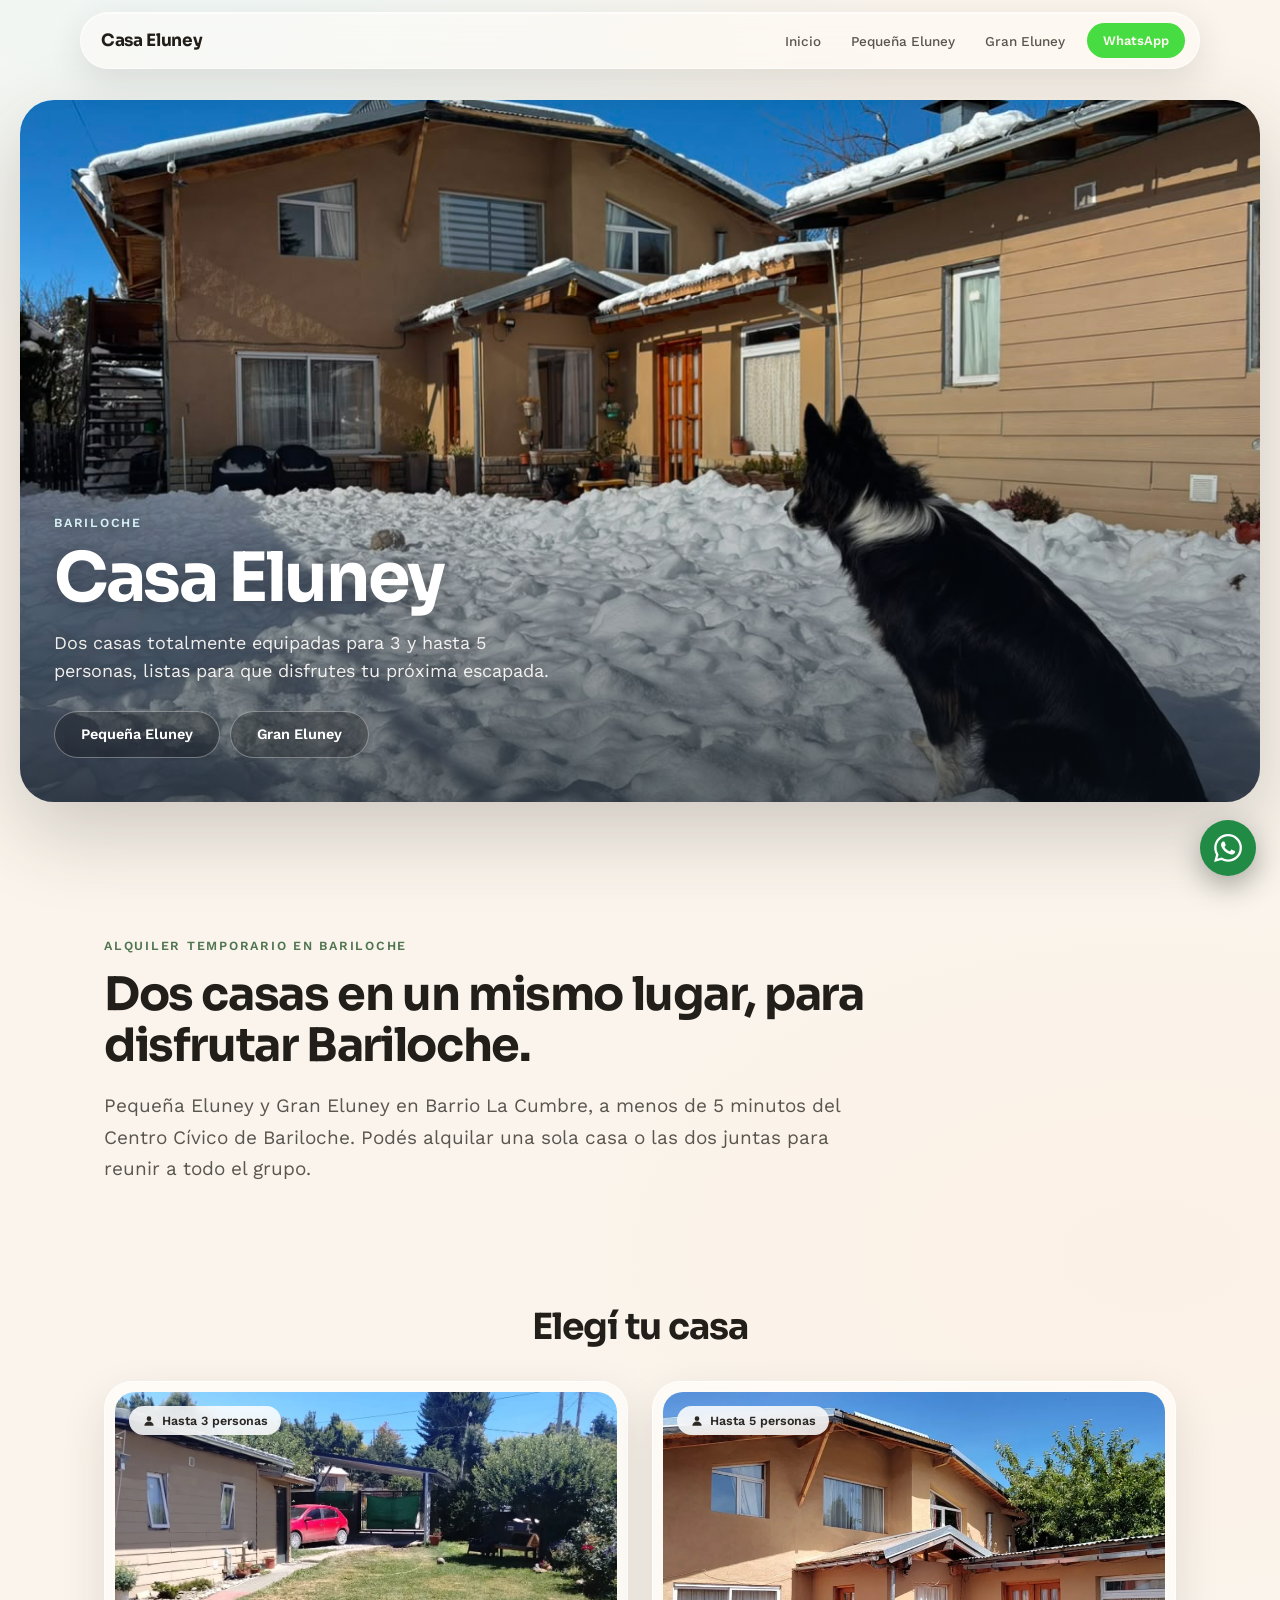
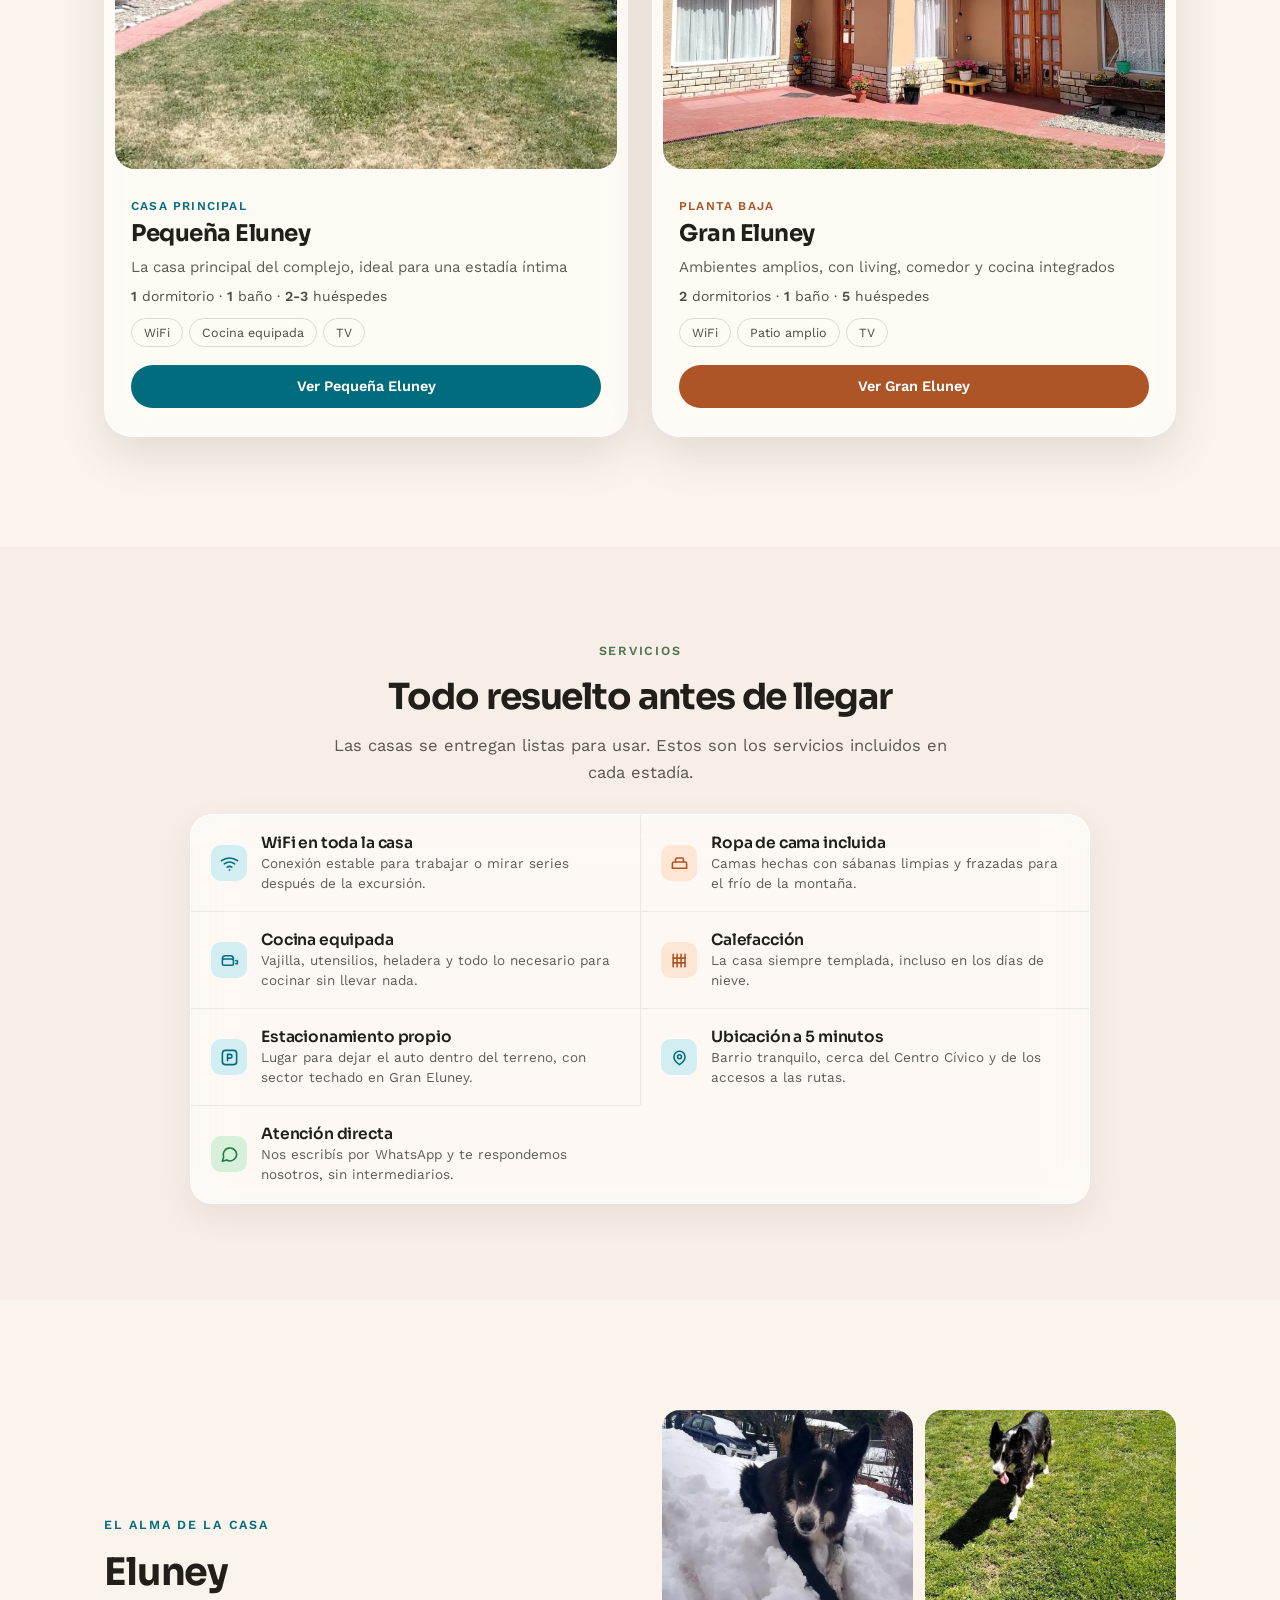
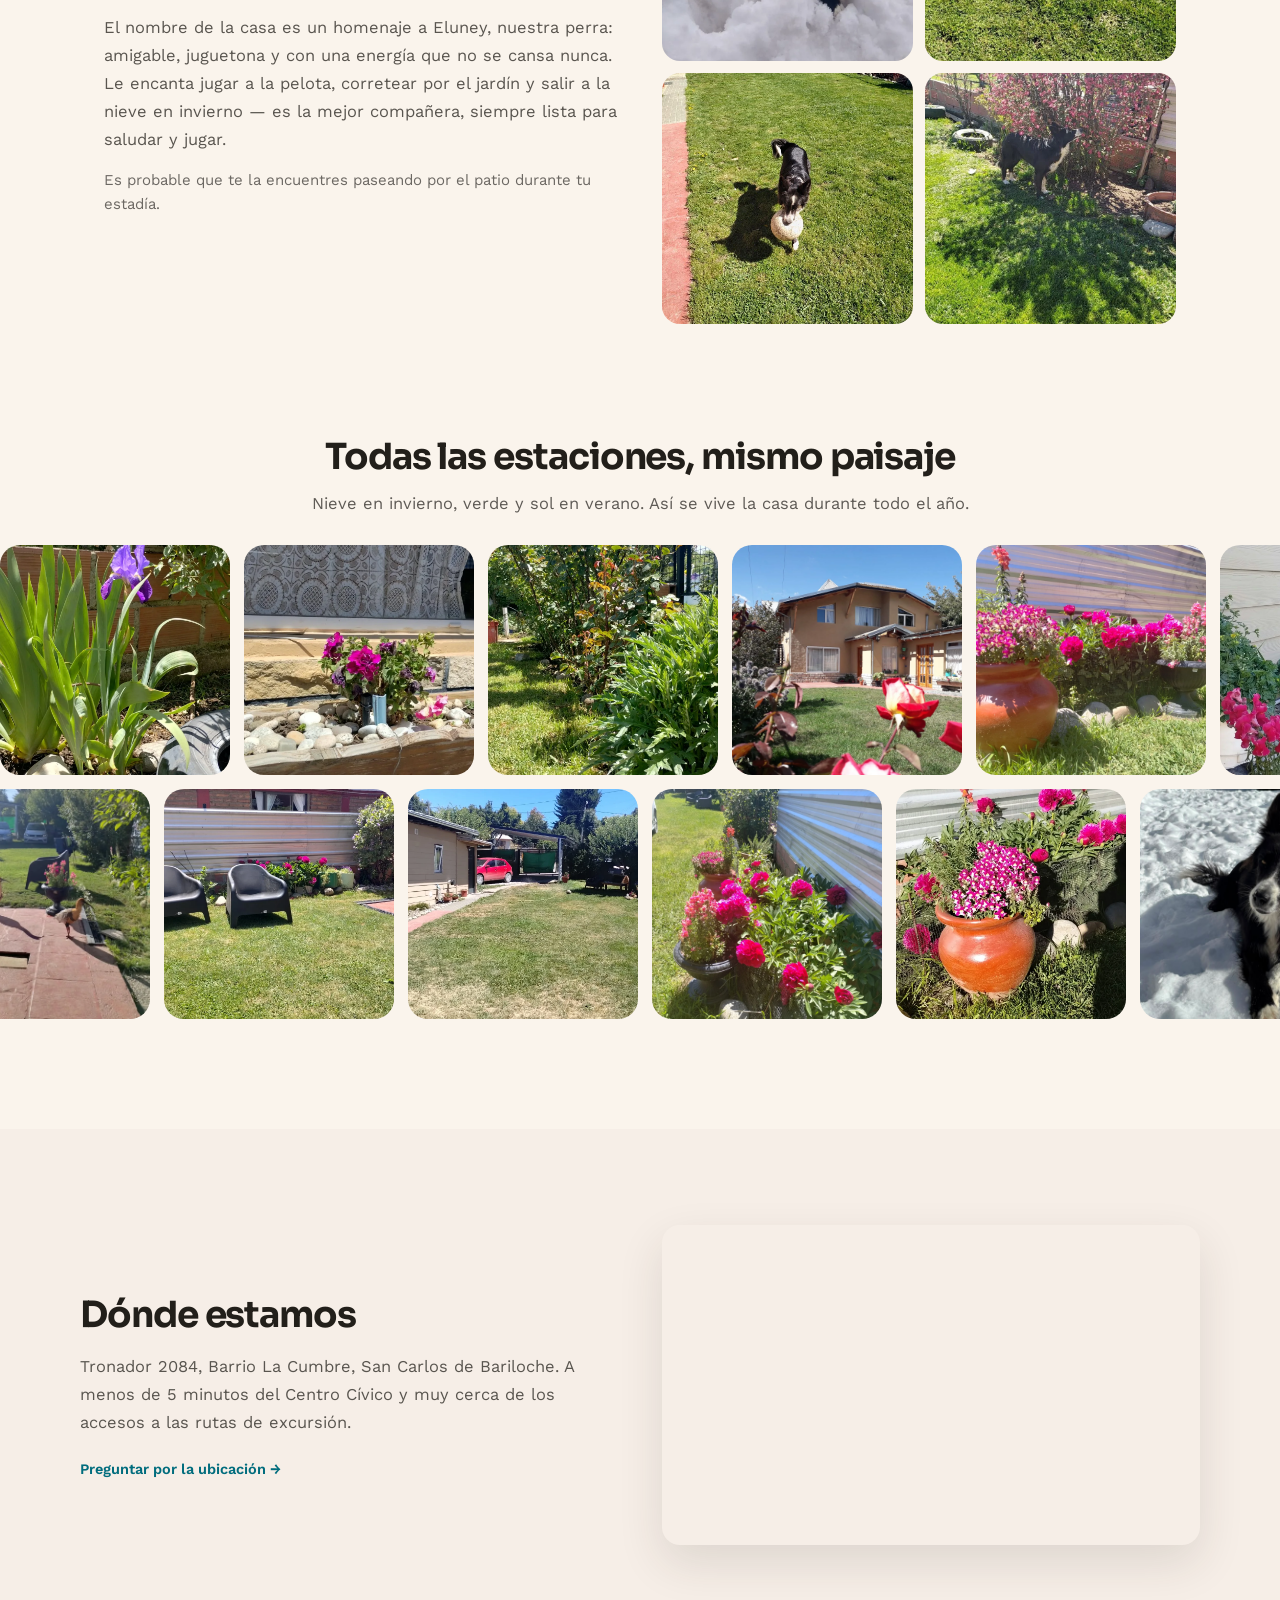
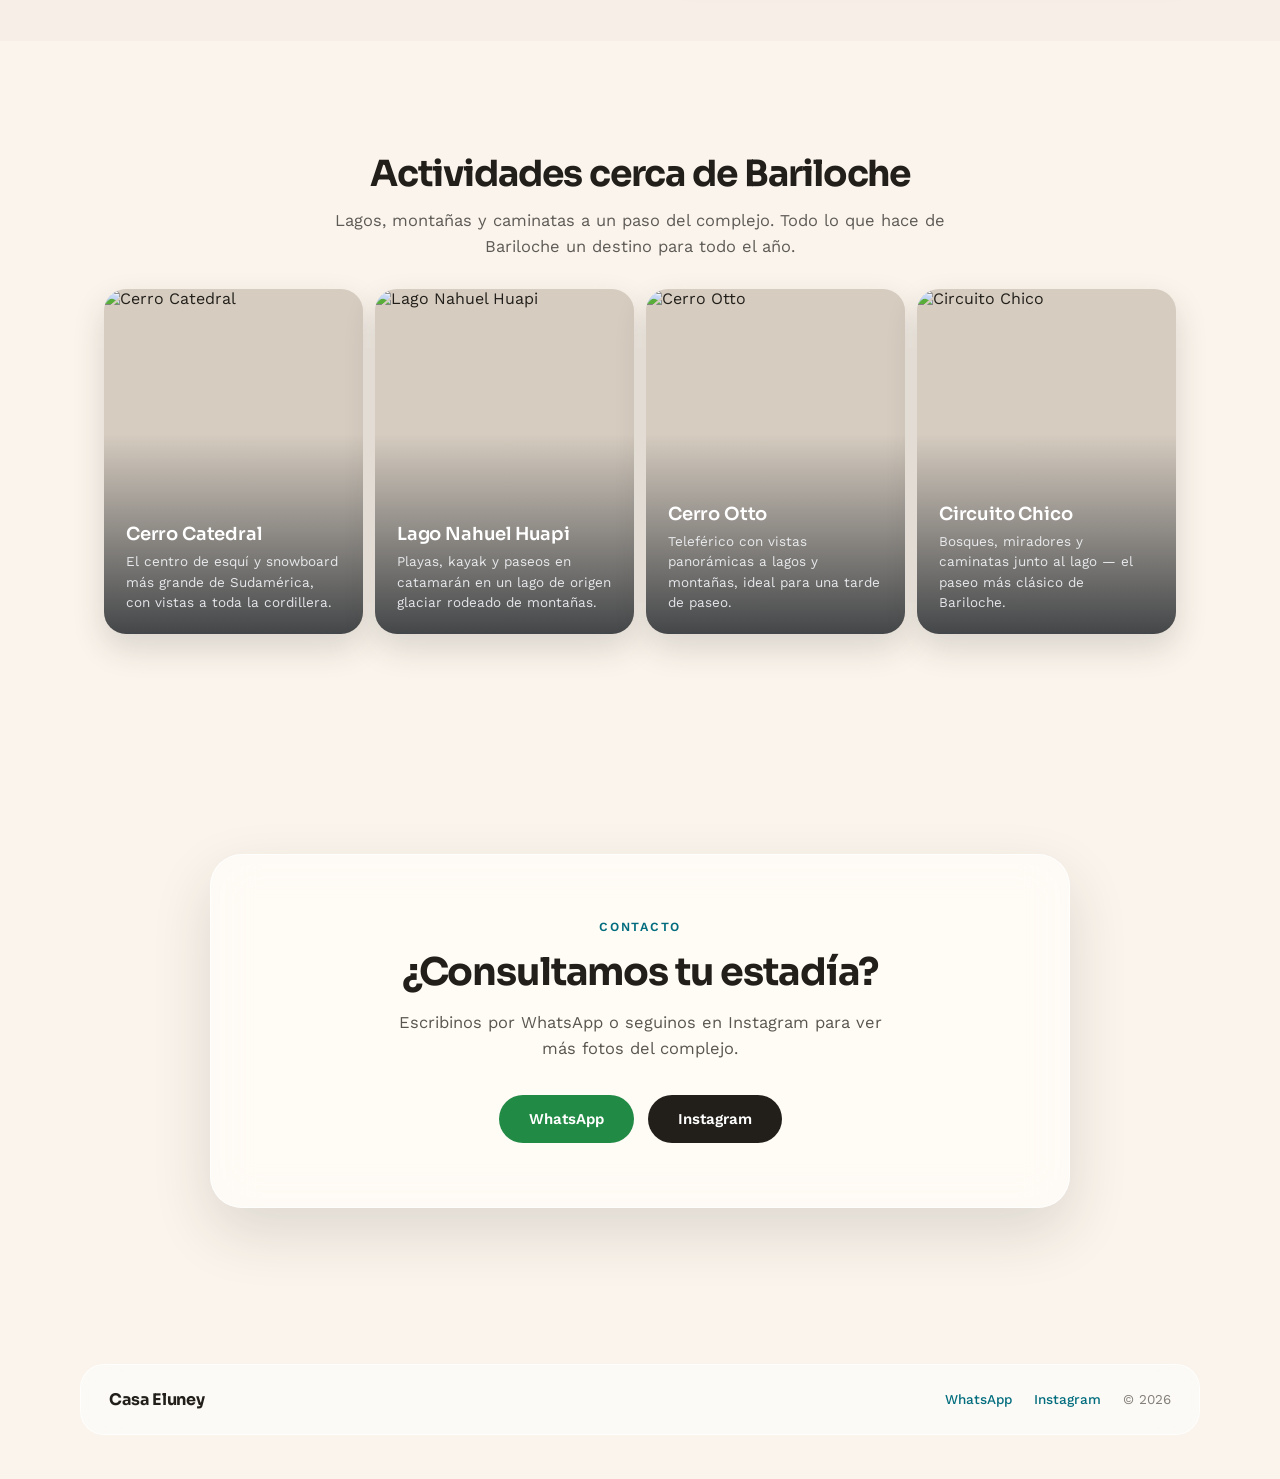
==== commit e79e4db5: "Carrusel de reseñas compartido para home, Pequeña y Gran Eluney Se muestra solo cuando REVIEWS (js/d" ====
--- a/index.html
+++ b/index.html
@@ -24,7 +24,7 @@
 <link rel="preconnect" href="https://fonts.googleapis.com">
 <link rel="preconnect" href="https://fonts.gstatic.com" crossorigin>
 <link href="https://fonts.googleapis.com/css2?family=Sora:wght@400;500;600;700;800&amp;family=Work+Sans:wght@400;500;600&amp;display=swap" rel="stylesheet">
-<link rel="stylesheet" href="css/style.css?v=2">
+<link rel="stylesheet" href="css/style.css?v=3">
 <script type="application/ld+json">
 {
   "@context": "https://schema.org",
@@ -300,6 +300,8 @@
       </div>
     </section>
 
+    <div id="home-reviews" style="padding-bottom:clamp(64px,10vw,110px)"></div>
+
     <section id="contacto" style="padding:0 24px clamp(72px,10vw,120px)">
       <div style="max-width:860px;margin:0 auto;text-align:center;padding:clamp(32px,5vw,72px) clamp(20px,5vw,32px);background:oklch(100% 0 0 / 0.6);backdrop-filter:blur(22px) saturate(170%);-webkit-backdrop-filter:blur(22px) saturate(170%);border:1px solid oklch(100% 0 0 / 0.75);border-radius:32px;box-shadow:0 24px 60px oklch(30% 0.02 75 / 0.14)">
         <div style="font-size:12.5px;font-weight:600;letter-spacing:.14em;text-transform:uppercase;color:oklch(48% 0.10 210);margin-bottom:14px">CONTACTO</div>
@@ -340,7 +342,7 @@
   </dialog>
 
 </div>
-<script src="js/data.js?v=3"></script>
-<script src="js/main.js?v=2"></script>
+<script src="js/data.js?v=4"></script>
+<script src="js/main.js?v=3"></script>
 </body>
 </html>
--- a/css/style.css
+++ b/css/style.css
@@ -192,11 +192,26 @@
 .nav-mobile.open{opacity:1;visibility:visible;transform:none;transition:opacity .18s ease,transform .26s cubic-bezier(.22,1,.36,1),visibility 0s}
 @media (min-width:769px){.nav-mobile{display:none}}
 
+/* Reseñas: carrusel automático de derecha a izquierda; se pausa al tocar o pasar el mouse */
+@keyframes reviews-scroll{from{transform:translateX(0)}to{transform:translateX(-50%)}}
+.reviews-wrap{overflow:hidden;padding:6px 0 24px;-webkit-mask-image:linear-gradient(90deg,transparent,#000 24px,#000 calc(100% - 24px),transparent);mask-image:linear-gradient(90deg,transparent,#000 24px,#000 calc(100% - 24px),transparent)}
+.reviews-track{display:flex;gap:14px;width:max-content;padding-left:14px;animation:reviews-scroll 70s linear infinite}
+.reviews-wrap:hover .reviews-track,.reviews-wrap:active .reviews-track,.reviews-wrap:focus-within .reviews-track{animation-play-state:paused}
+.review-card{width:min(78vw,320px);flex:none;margin:0;border-radius:22px;padding:20px;display:flex;flex-direction:column;gap:12px}
+.review-score{align-self:flex-start;min-width:36px;padding:5px 8px;border-radius:10px 10px 10px 3px;color:white;font-family:'Sora',sans-serif;font-weight:700;font-size:14px;text-align:center}
+.review-card blockquote{margin:0;font-size:15px;line-height:1.55;color:oklch(36% 0.01 75);flex:1;display:-webkit-box;-webkit-line-clamp:7;-webkit-box-orient:vertical;overflow:hidden}
+.review-card figcaption{font-size:13px;color:oklch(50% 0.01 75)}
+.review-card figcaption strong{color:oklch(32% 0.01 75);font-weight:600}
+@media (min-width:769px){.review-card{width:360px;padding:24px}}
+
 /* Accesibilidad: menos movimiento, menos transparencia, más contraste */
 @media (prefers-reduced-motion:reduce){
   .nav-mobile{transform:none !important}
   .marquee-row{animation:none !important;margin-left:0 !important}
   .marquee-wrap{overflow-x:auto !important}
+  .reviews-track{animation:none !important}
+  .reviews-wrap{overflow-x:auto !important}
+  .reviews-track [aria-hidden="true"]{display:none}
 }
 @media (prefers-reduced-transparency:reduce){
   header>div,.nav-mobile,.glass,.h-card,.h-tile{background:oklch(99% 0.006 75) !important;backdrop-filter:none !important;-webkit-backdrop-filter:none !important}
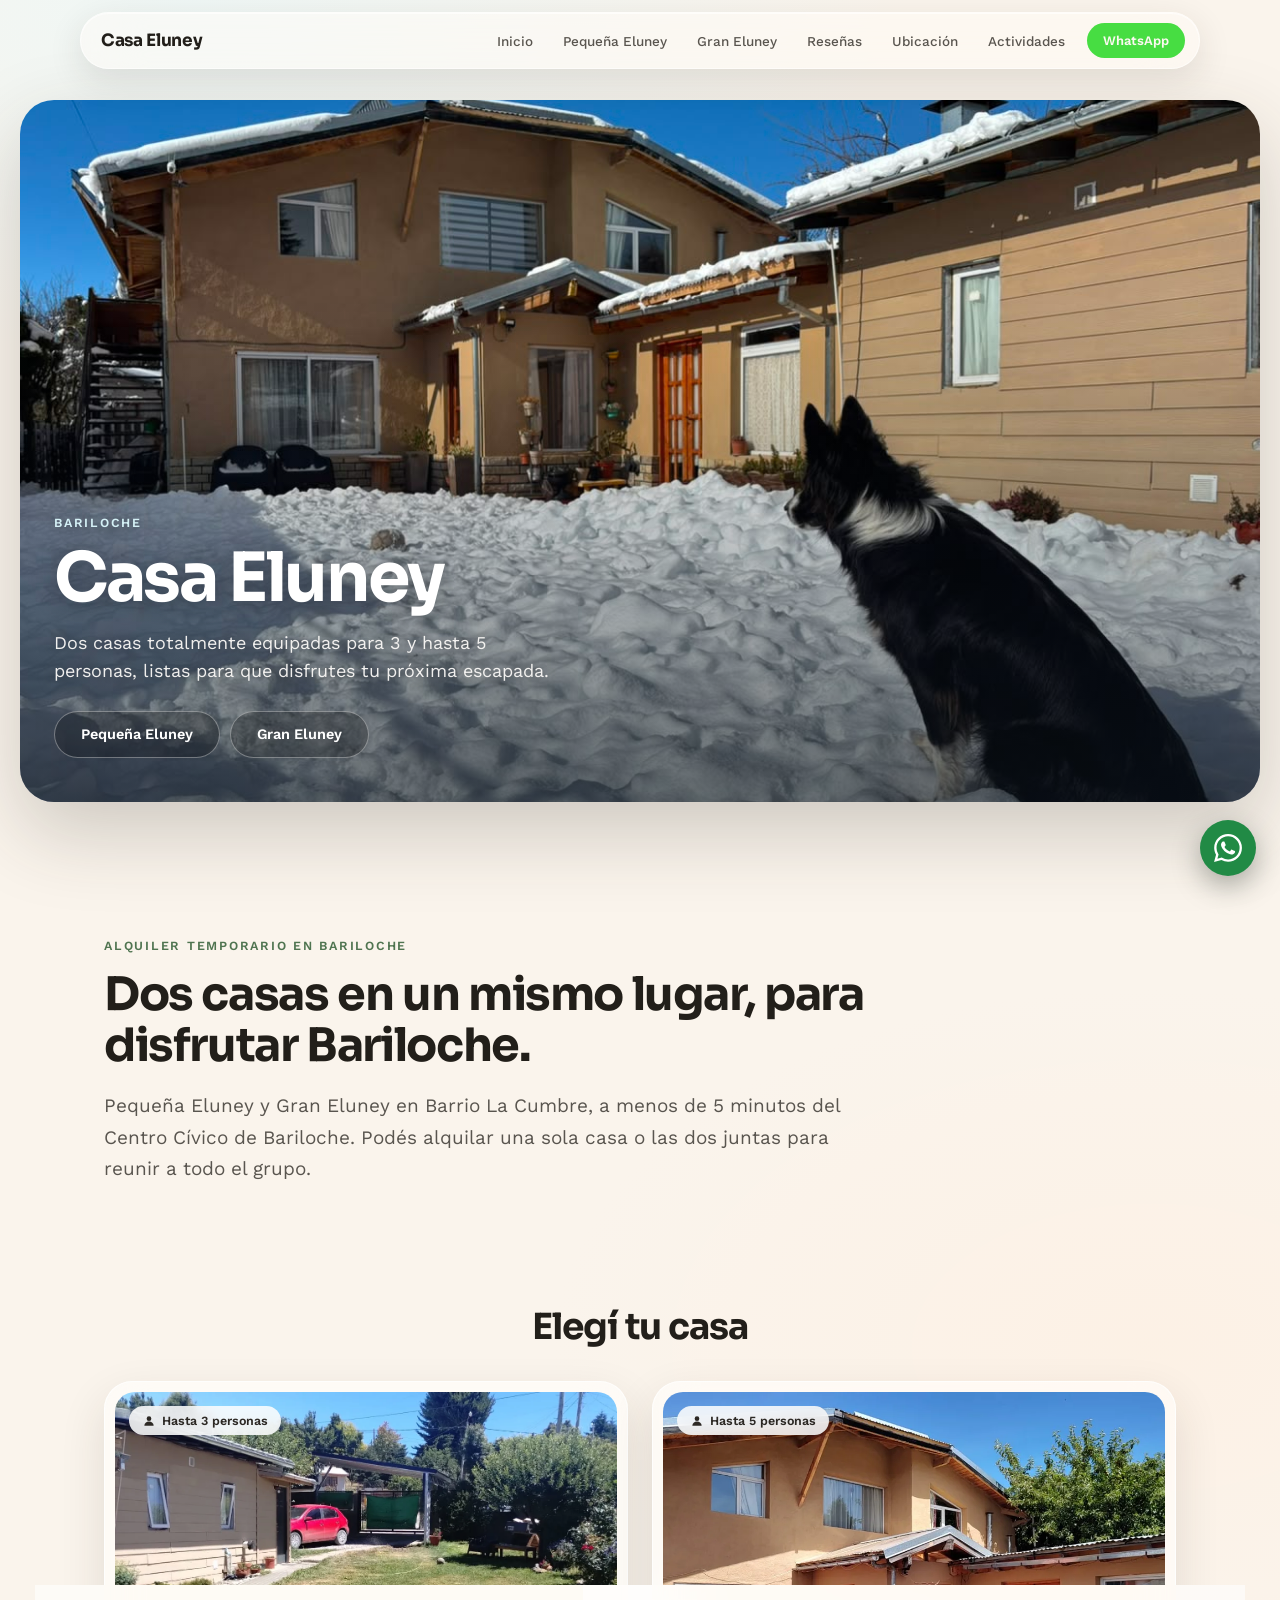
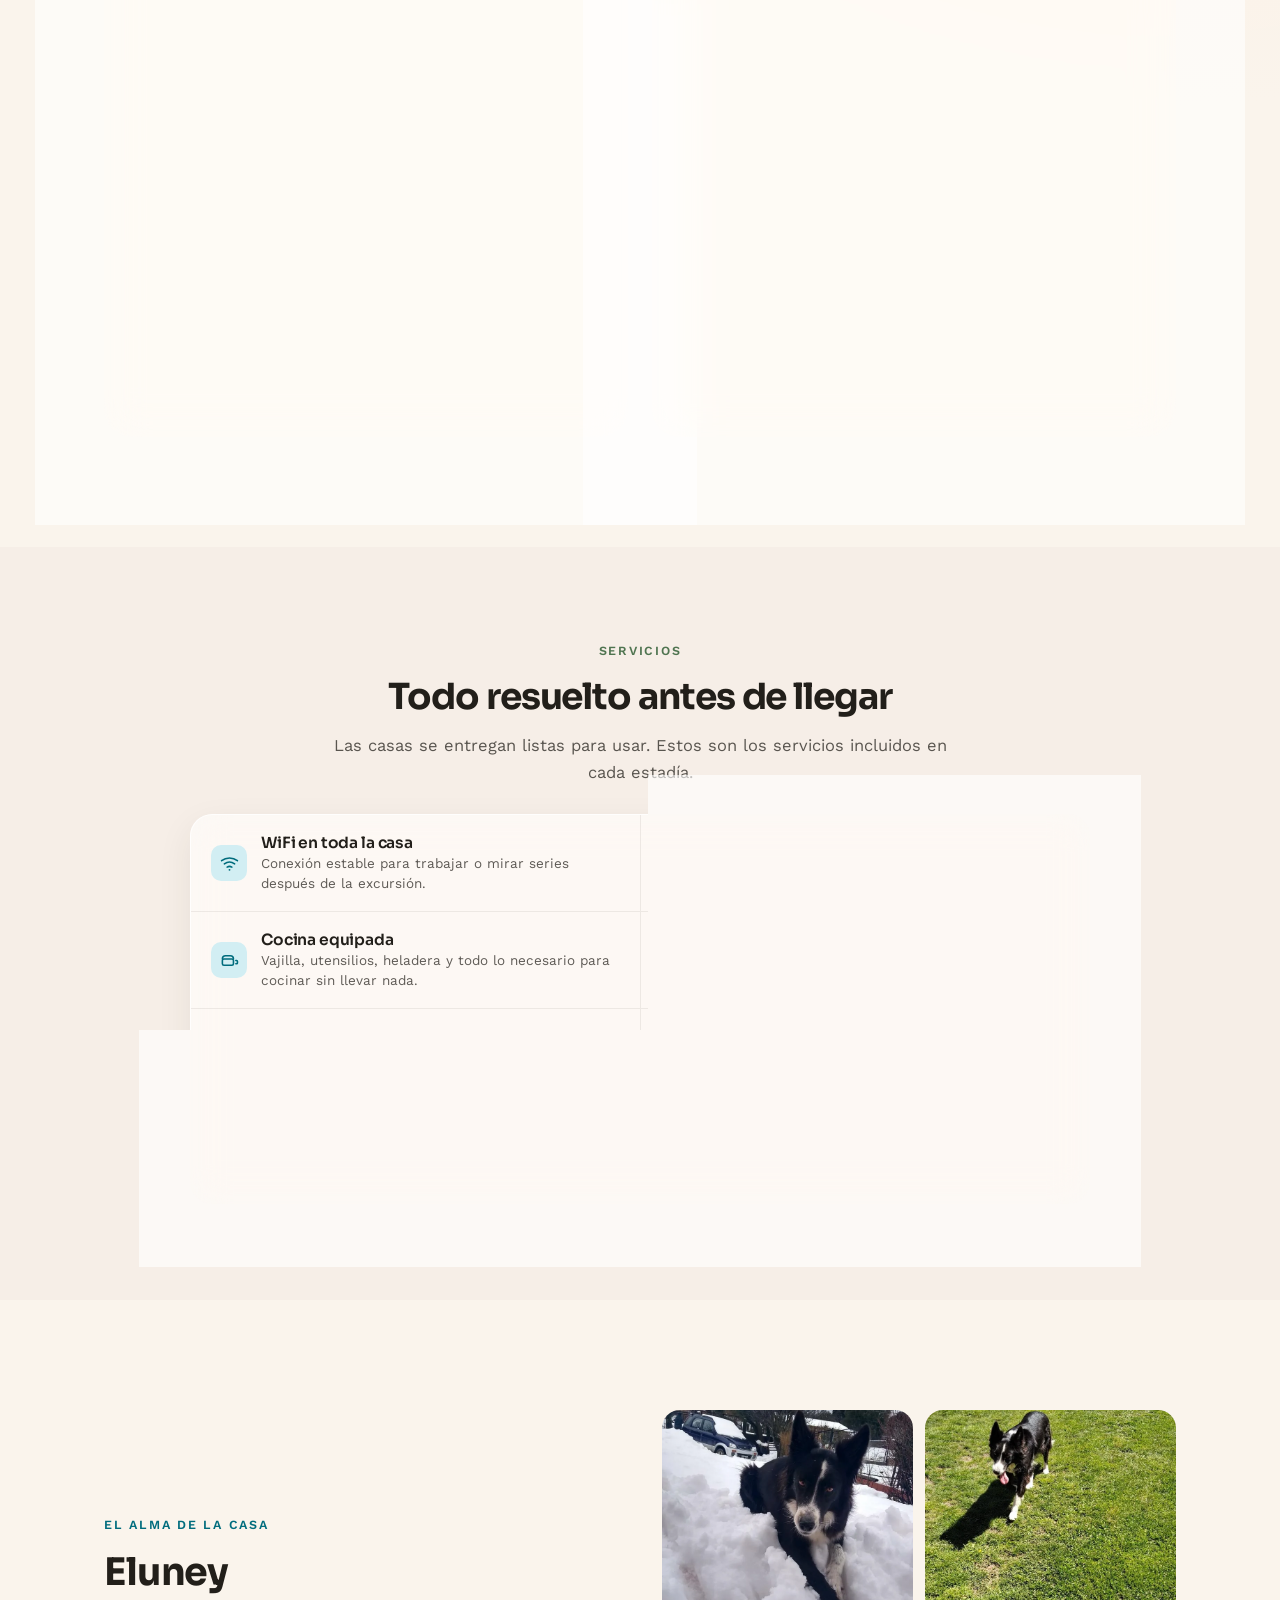
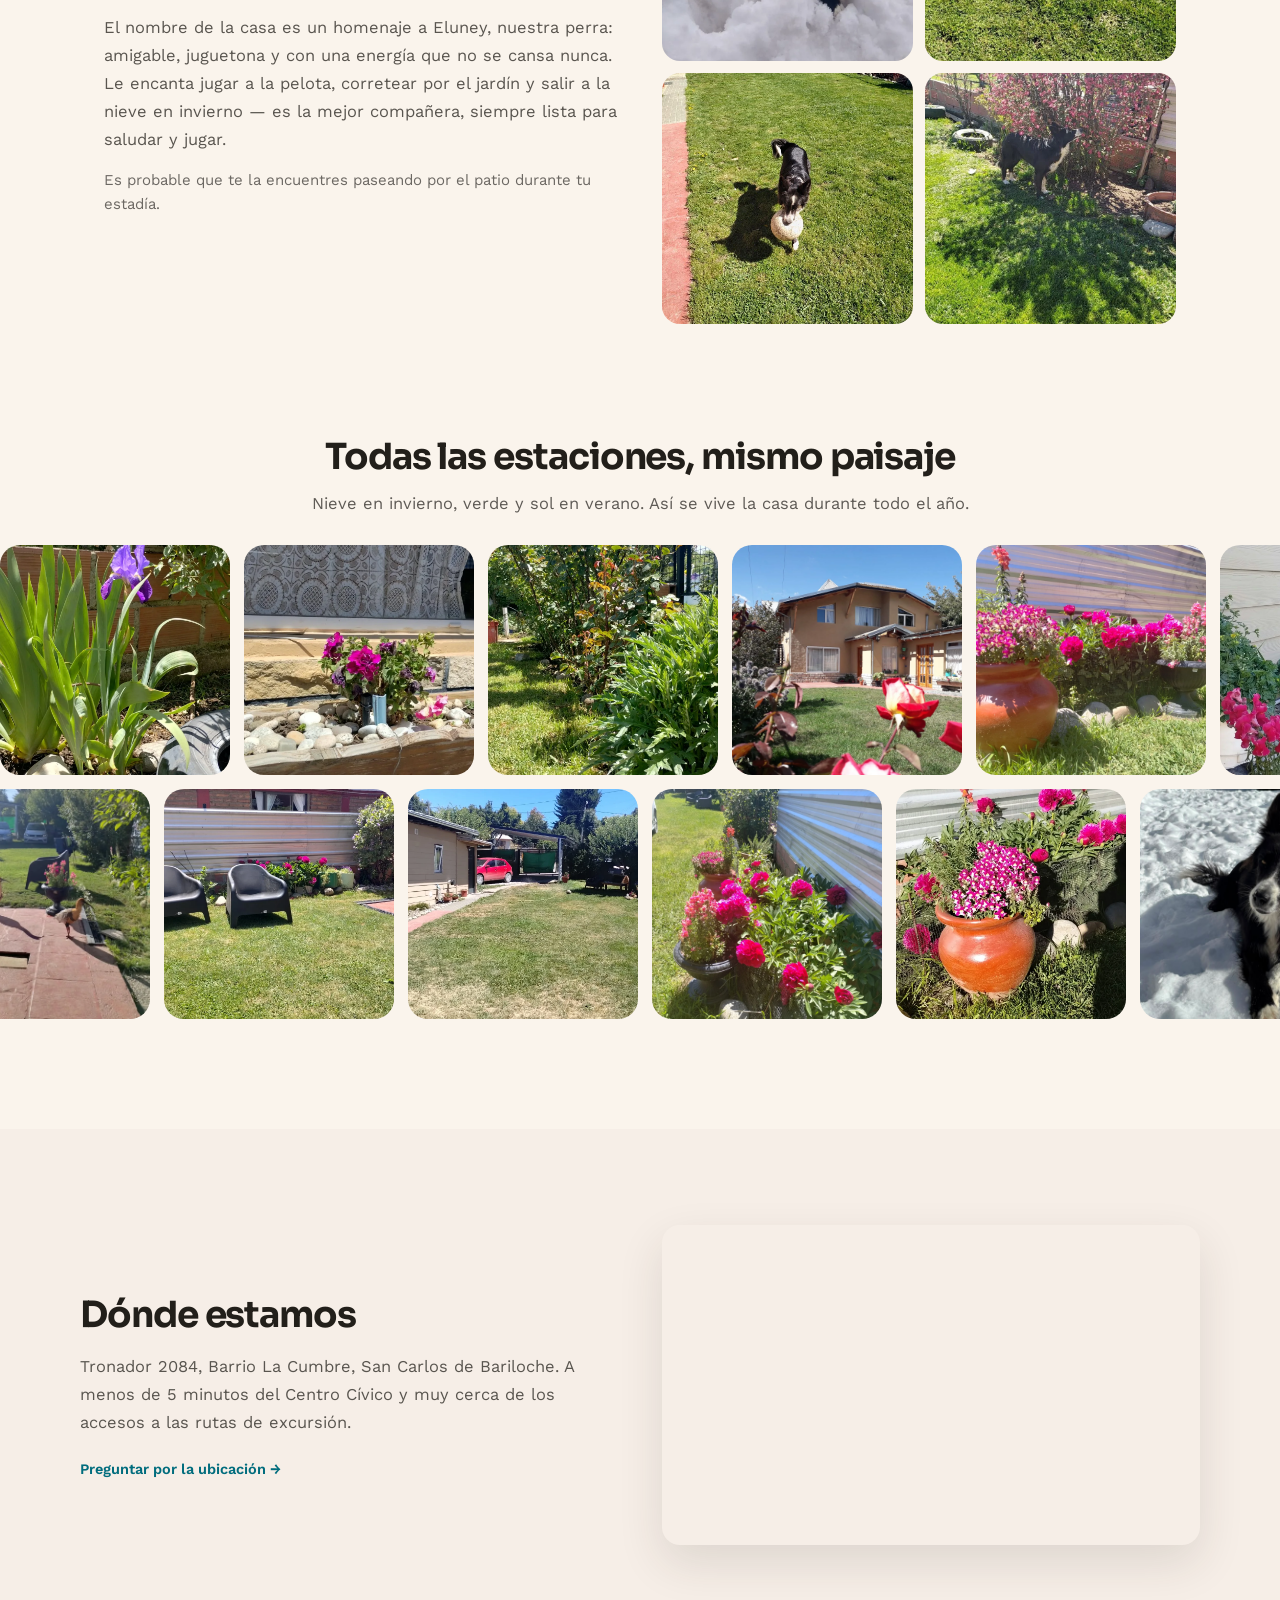
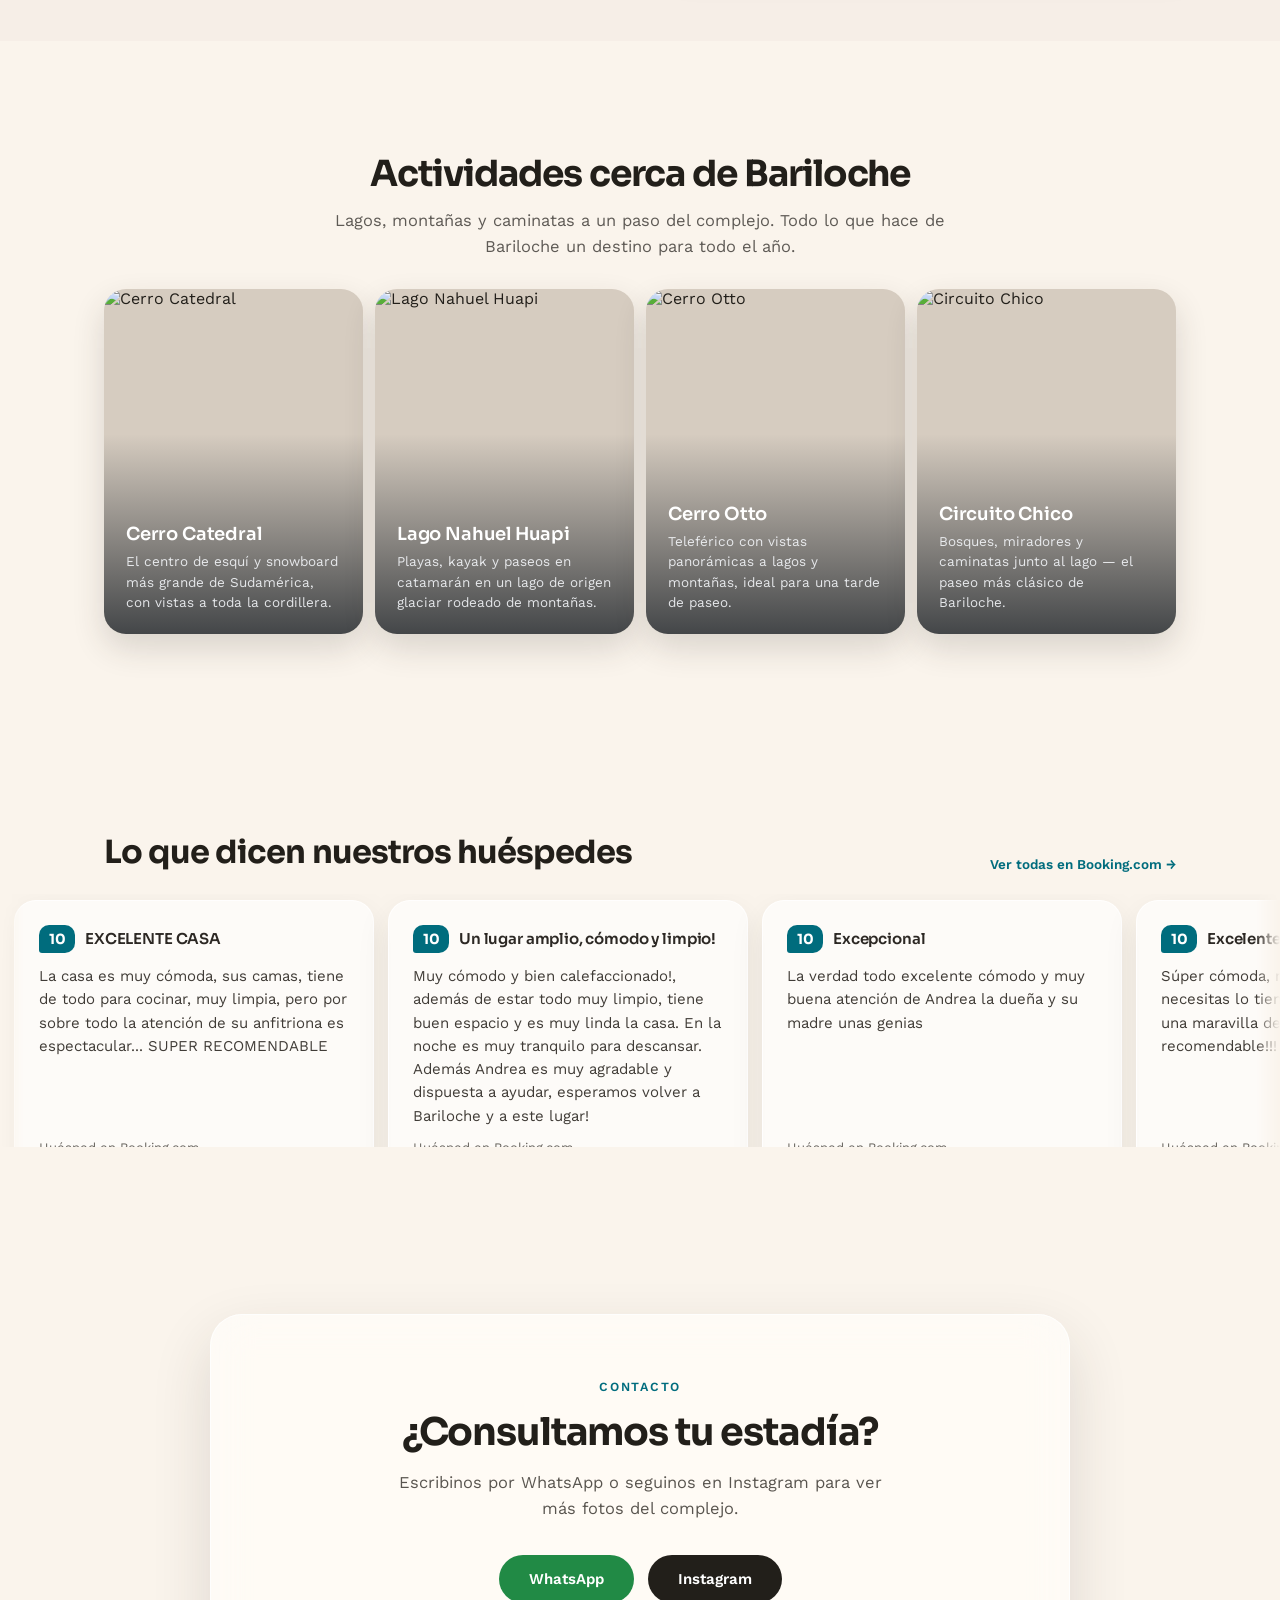
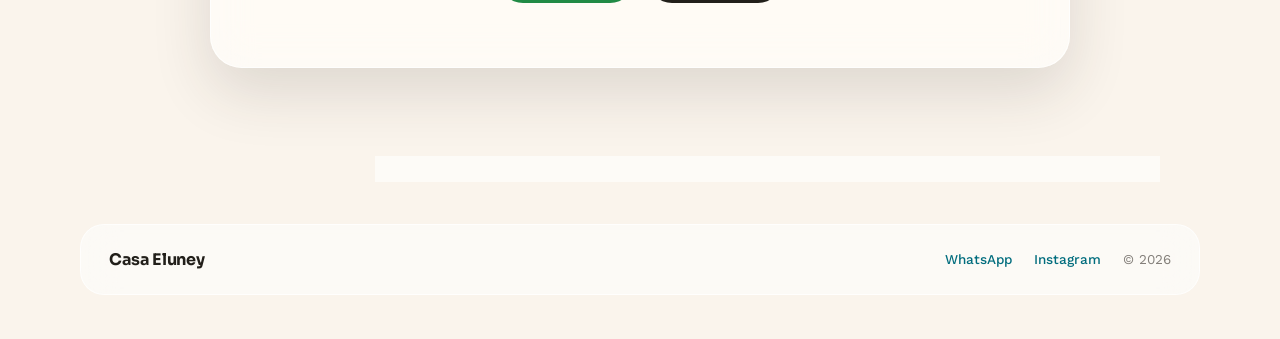
==== commit e779d889: "Navbar: links a Reseñas, Ubicación y Actividades Los links llevan a la sección de la home desde cual" ====
--- a/index.html
+++ b/index.html
@@ -24,7 +24,7 @@
 <link rel="preconnect" href="https://fonts.googleapis.com">
 <link rel="preconnect" href="https://fonts.gstatic.com" crossorigin>
 <link href="https://fonts.googleapis.com/css2?family=Sora:wght@400;500;600;700;800&amp;family=Work+Sans:wght@400;500;600&amp;display=swap" rel="stylesheet">
-<link rel="stylesheet" href="css/style.css?v=3">
+<link rel="stylesheet" href="css/style.css?v=4">
 <script type="application/ld+json">
 {
   "@context": "https://schema.org",
@@ -74,6 +74,9 @@
         <a href="#" data-nav="home" class="h-nav" style="font-size:13.5px;font-weight:500;color:oklch(45% 0.01 75);padding:8px 12px;border-radius:100px;transition:background .2s ease;white-space:nowrap">Inicio</a>
         <a href="#pequena" class="nav-house-link nav-house h-nav" data-house="pequena" style="font-size:13.5px;font-weight:500;color:oklch(45% 0.01 75);background:transparent;padding:8px 12px;border-radius:100px;transition:background .2s ease;white-space:nowrap">Pequeña Eluney</a>
         <a href="#gran" class="nav-house-link nav-house h-nav" data-house="gran" style="font-size:13.5px;font-weight:500;color:oklch(45% 0.01 75);background:transparent;padding:8px 12px;border-radius:100px;transition:background .2s ease;white-space:nowrap">Gran Eluney</a>
+        <a href="#resenas" class="h-nav" style="font-size:13.5px;font-weight:500;color:oklch(45% 0.01 75);padding:8px 12px;border-radius:100px;transition:background .2s ease;white-space:nowrap">Reseñas</a>
+        <a href="#ubicacion" class="h-nav" style="font-size:13.5px;font-weight:500;color:oklch(45% 0.01 75);padding:8px 12px;border-radius:100px;transition:background .2s ease;white-space:nowrap">Ubicación</a>
+        <a href="#actividades" class="h-nav" style="font-size:13.5px;font-weight:500;color:oklch(45% 0.01 75);padding:8px 12px;border-radius:100px;transition:background .2s ease;white-space:nowrap">Actividades</a>
         <a href="#" class="wa-link h-wa" target="_blank" rel="noopener" style="font-size:13px;font-weight:600;color:oklch(98% 0.01 75);padding:10px 16px;border-radius:100px;margin-left:4px;transition:transform .2s ease,background .2s ease;white-space:nowrap;background-color:#47DD42">WhatsApp</a>
       </nav>
     </div>
@@ -83,6 +86,9 @@
     <a href="#" data-nav="home" class="nav-m">Inicio</a>
     <a href="#pequena" class="nav-house nav-m" data-house="pequena">Pequeña Eluney</a>
     <a href="#gran" class="nav-house nav-m" data-house="gran">Gran Eluney</a>
+    <a href="#resenas" class="nav-m">Reseñas</a>
+    <a href="#ubicacion" class="nav-m">Ubicación</a>
+    <a href="#actividades" class="nav-m">Actividades</a>
     <a href="#" class="wa-link nav-m">WhatsApp</a>
   </div>
 
@@ -235,7 +241,7 @@
       </div>
     </section>
 
-    <section style="padding:clamp(56px,8vw,96px) 24px;background:oklch(95% 0.014 70 / 0.7)">
+    <section id="ubicacion" class="scroll-target" style="padding:clamp(56px,8vw,96px) 24px;background:oklch(95% 0.014 70 / 0.7)">
       <div class="grid-split" style="max-width:1120px;margin:0 auto">
         <div>
           <h2 style="font-family:'Sora',sans-serif;font-size:clamp(26px,3.6vw,36px);font-weight:700;letter-spacing:-0.03em;margin:0 0 16px">Dónde estamos</h2>
@@ -250,7 +256,7 @@
       </div>
     </section>
 
-    <section style="max-width:1120px;margin:0 auto;padding:clamp(64px,10vw,110px) 24px">
+    <section id="actividades" class="scroll-target" style="max-width:1120px;margin:0 auto;padding:clamp(64px,10vw,110px) 24px">
       <div style="max-width:640px;margin:0 auto 28px;text-align:center">
         <h2 style="font-family:'Sora',sans-serif;font-size:clamp(26px,3.6vw,36px);font-weight:700;letter-spacing:-0.03em;margin:0 0 12px">Actividades cerca de Bariloche</h2>
         <p style="color:oklch(47% 0.01 75);font-size:16.5px;line-height:1.6;margin:0">Lagos, montañas y caminatas a un paso del complejo. Todo lo que hace de Bariloche un destino para todo el año.</p>
@@ -300,7 +306,7 @@
       </div>
     </section>
 
-    <div id="home-reviews" style="padding-bottom:clamp(64px,10vw,110px)"></div>
+    <div id="resenas" class="scroll-target" style="padding-bottom:clamp(64px,10vw,110px)"></div>
 
     <section id="contacto" style="padding:0 24px clamp(72px,10vw,120px)">
       <div style="max-width:860px;margin:0 auto;text-align:center;padding:clamp(32px,5vw,72px) clamp(20px,5vw,32px);background:oklch(100% 0 0 / 0.6);backdrop-filter:blur(22px) saturate(170%);-webkit-backdrop-filter:blur(22px) saturate(170%);border:1px solid oklch(100% 0 0 / 0.75);border-radius:32px;box-shadow:0 24px 60px oklch(30% 0.02 75 / 0.14)">
@@ -343,6 +349,6 @@
 
 </div>
 <script src="js/data.js?v=4"></script>
-<script src="js/main.js?v=3"></script>
+<script src="js/main.js?v=4"></script>
 </body>
 </html>
--- a/css/style.css
+++ b/css/style.css
@@ -39,10 +39,10 @@
 .nav-house-link{display:none}
 .nav-below-header{margin-top:76px}
 .nav-below-header-lg{padding-top:96px}
+@media (min-width:1024px){.nav-house-link{display:inline-block}}
 @media (min-width:769px){
   .hero-photo-desktop{display:block}
   .hero-photo-mobile{display:none}
-  .nav-house-link{display:inline-block}
   .nav-below-header{margin-top:84px}
   .nav-below-header-lg{padding-top:104px}
 }
@@ -91,10 +91,10 @@
 .nav-mobile .wa-link{background:#47DD42;color:white !important;font-weight:600;text-align:center;margin-top:4px;border-radius:14px}
 .nav-mobile .wa-link:hover{background:oklch(18% 0.01 75) !important;transform:none}
 
-@media (min-width:769px){
+@media (min-width:1024px){
   #main-nav{display:flex}
 }
-@media (max-width:768px){
+@media (max-width:1023px){
   #main-nav{display:none !important}
   .nav-toggle{display:flex}
 }
@@ -190,7 +190,8 @@
 /* Menú mobile: aparece desde el botón que lo abre y se va por el mismo camino */
 .nav-mobile{display:flex;opacity:0;visibility:hidden;transform:translateY(-6px) scale(.97);transform-origin:top right;transition:opacity .18s ease,transform .26s cubic-bezier(.22,1,.36,1),visibility 0s linear .26s}
 .nav-mobile.open{opacity:1;visibility:visible;transform:none;transition:opacity .18s ease,transform .26s cubic-bezier(.22,1,.36,1),visibility 0s}
-@media (min-width:769px){.nav-mobile{display:none}}
+@media (min-width:1024px){.nav-mobile{display:none}}
+.scroll-target{scroll-margin-top:88px}
 
 /* Reseñas: carrusel automático de derecha a izquierda; se pausa al tocar o pasar el mouse */
 @keyframes reviews-scroll{from{transform:translateX(0)}to{transform:translateX(-50%)}}
@@ -198,8 +199,9 @@
 .reviews-track{display:flex;gap:14px;width:max-content;padding-left:14px;animation:reviews-scroll 70s linear infinite}
 .reviews-wrap:hover .reviews-track,.reviews-wrap:active .reviews-track,.reviews-wrap:focus-within .reviews-track{animation-play-state:paused}
 .review-card{width:min(78vw,320px);flex:none;margin:0;border-radius:22px;padding:20px;display:flex;flex-direction:column;gap:12px}
-.review-score{align-self:flex-start;min-width:36px;padding:5px 8px;border-radius:10px 10px 10px 3px;color:white;font-family:'Sora',sans-serif;font-weight:700;font-size:14px;text-align:center}
+.review-score{flex:none;min-width:36px;padding:5px 8px;border-radius:10px 10px 10px 3px;color:white;font-family:'Sora',sans-serif;font-weight:700;font-size:14px;text-align:center}
 .review-card blockquote{margin:0;font-size:15px;line-height:1.55;color:oklch(36% 0.01 75);flex:1;display:-webkit-box;-webkit-line-clamp:7;-webkit-box-orient:vertical;overflow:hidden}
+.review-title{font-family:'Sora',sans-serif;font-size:15px;font-weight:600;letter-spacing:-0.01em;color:oklch(28% 0.01 75);line-height:1.3}
 .review-card figcaption{font-size:13px;color:oklch(50% 0.01 75)}
 .review-card figcaption strong{color:oklch(32% 0.01 75);font-weight:600}
 @media (min-width:769px){.review-card{width:360px;padding:24px}}
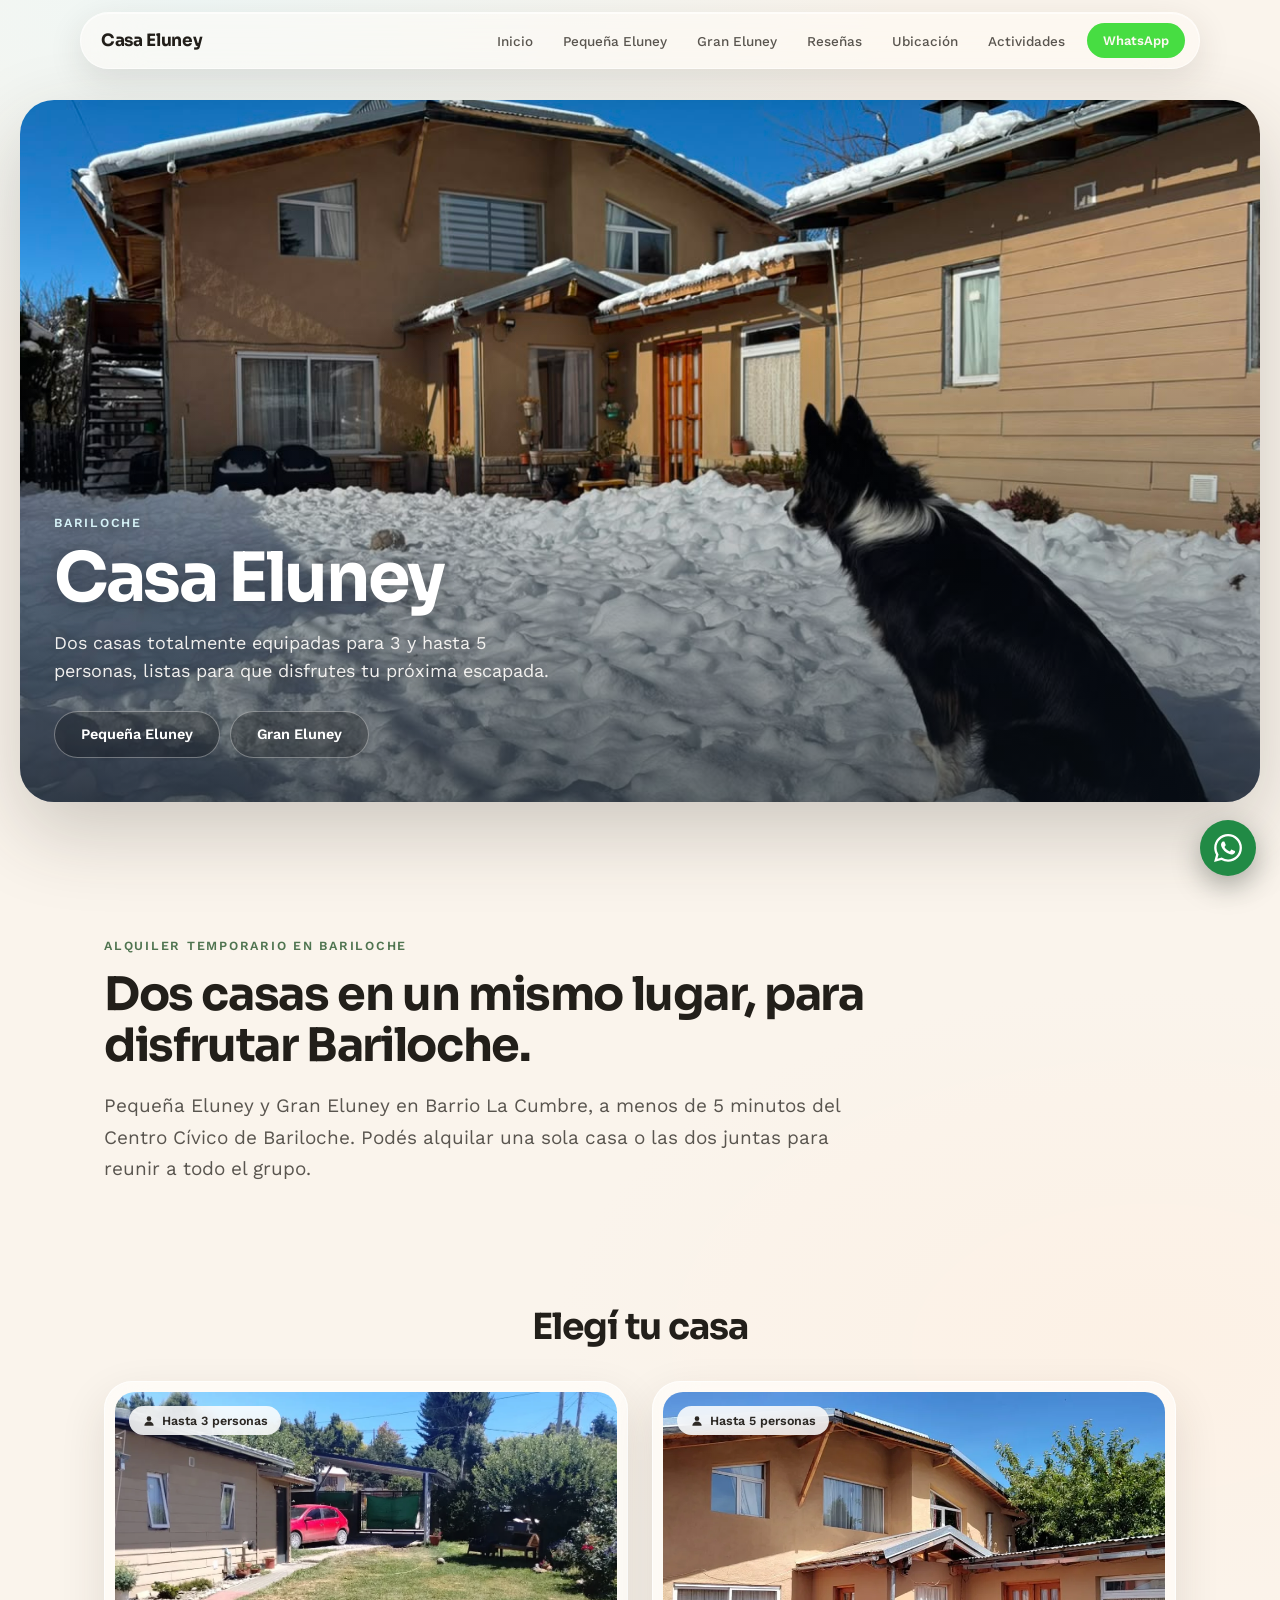
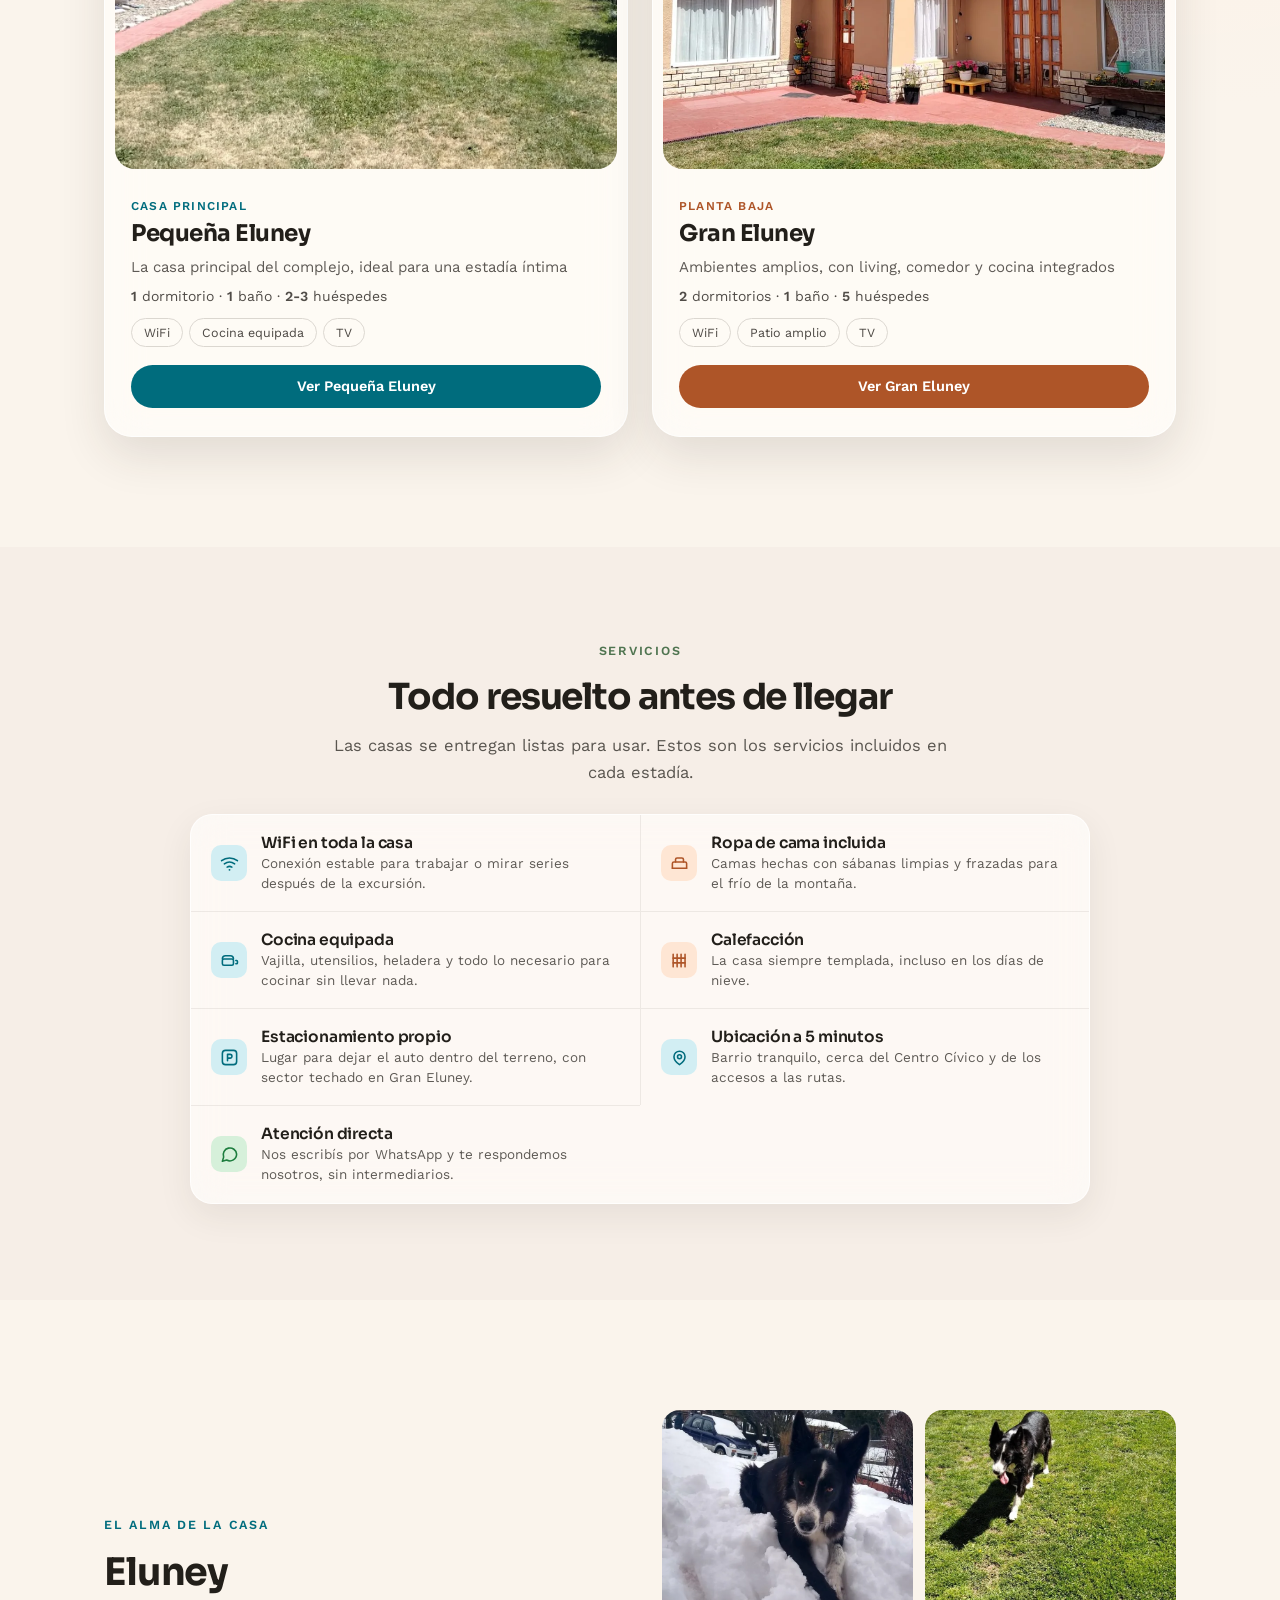
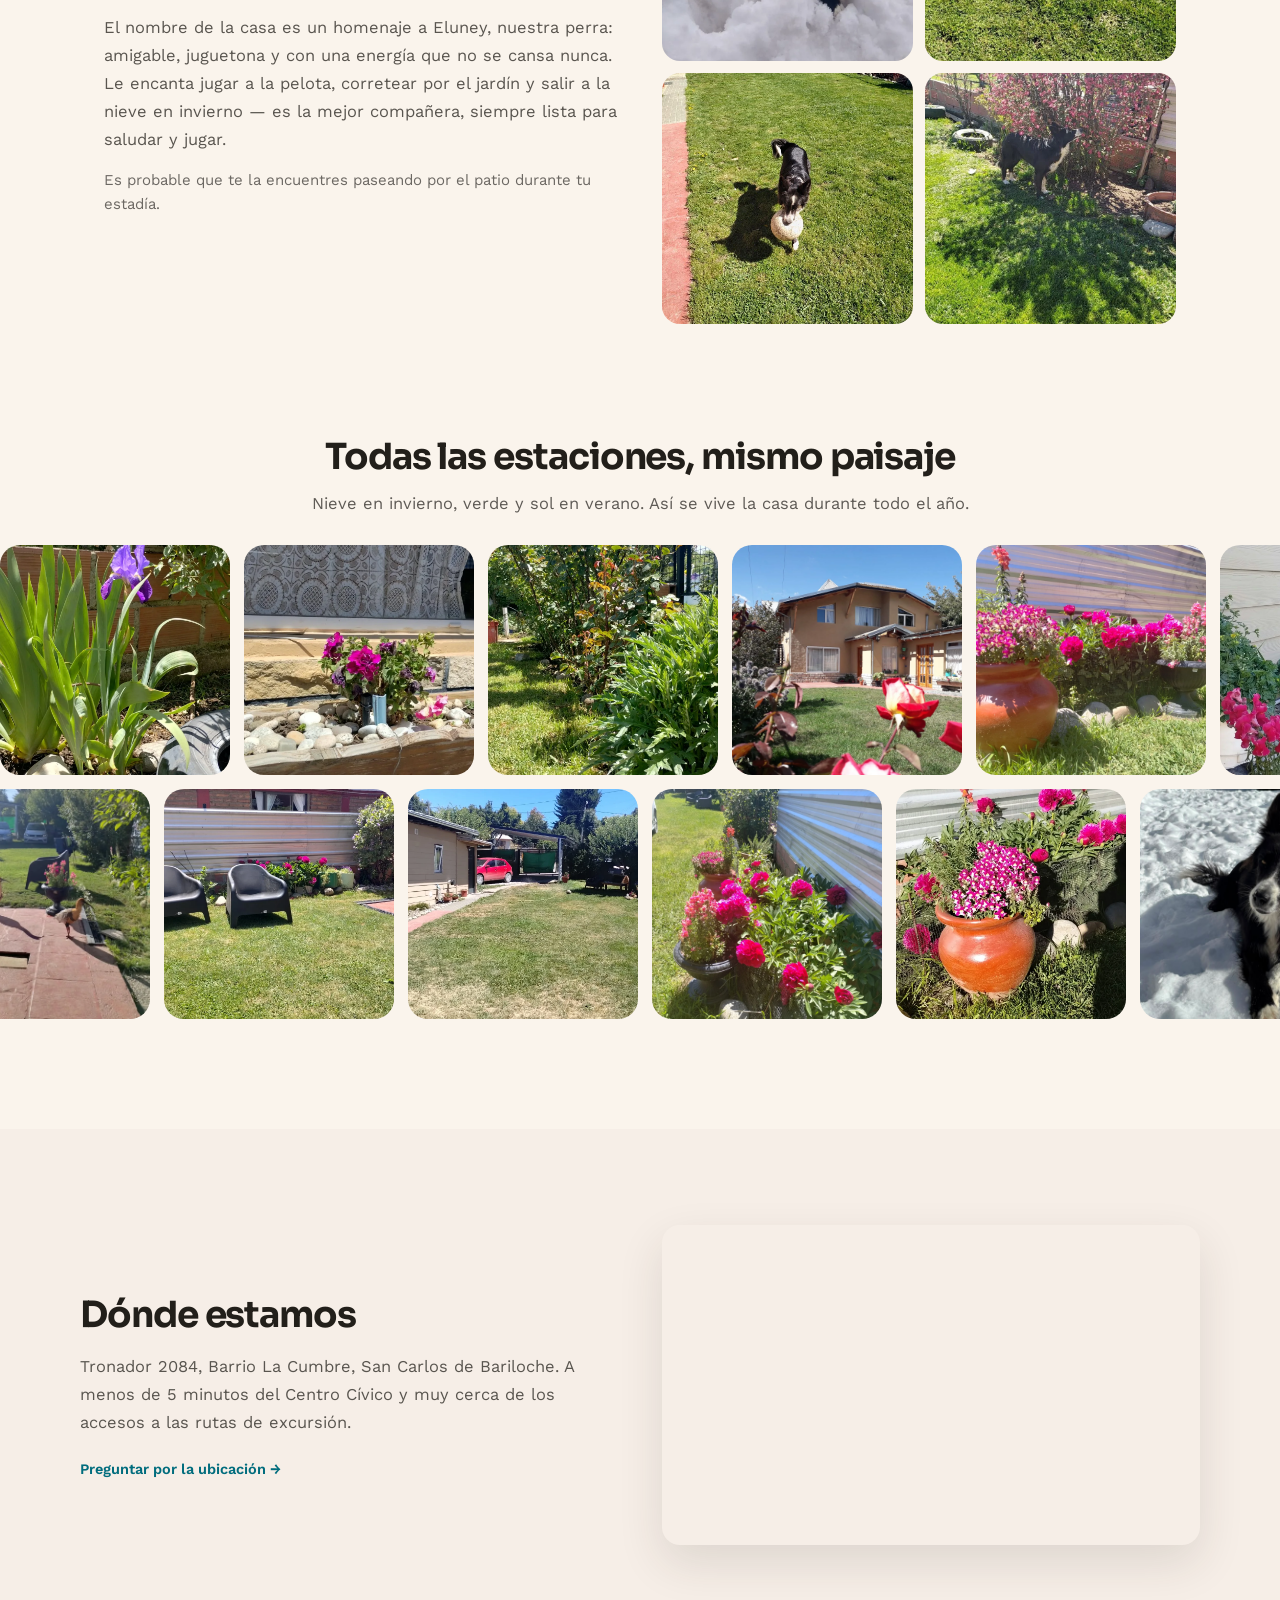
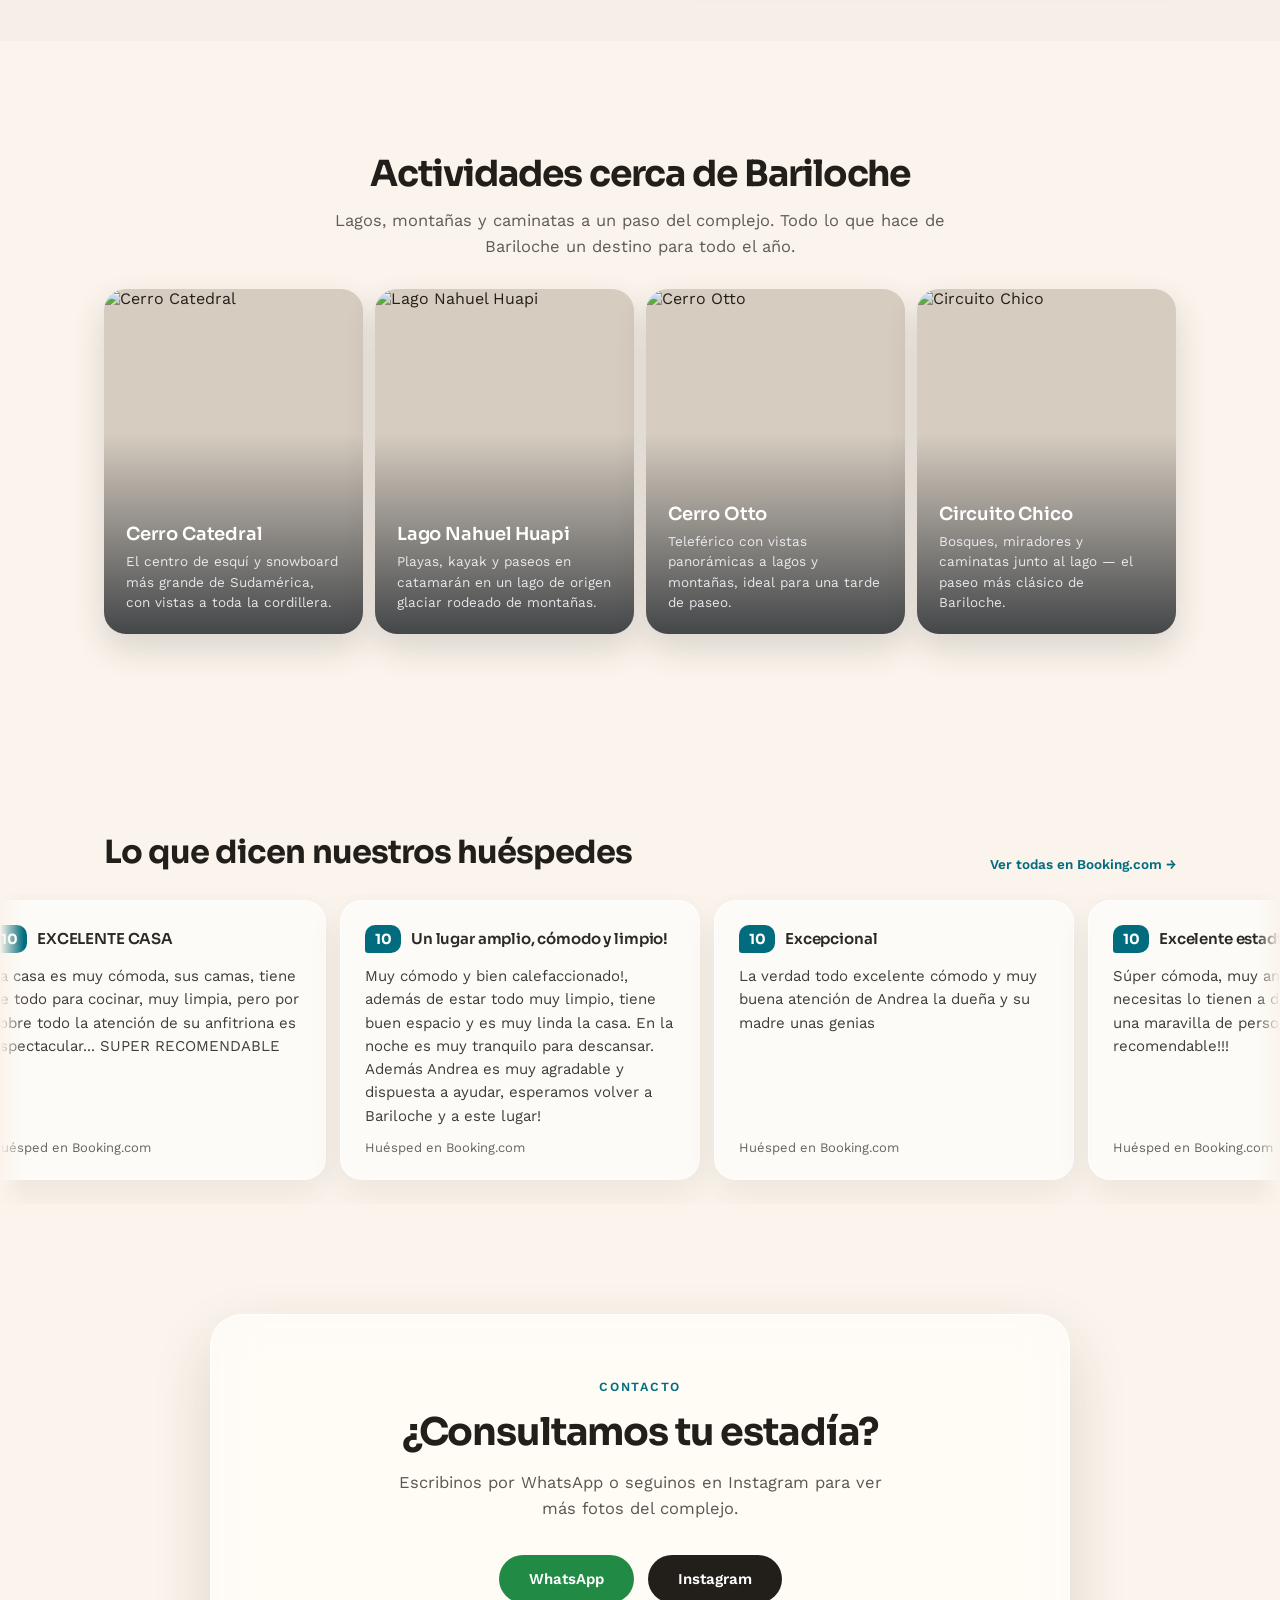
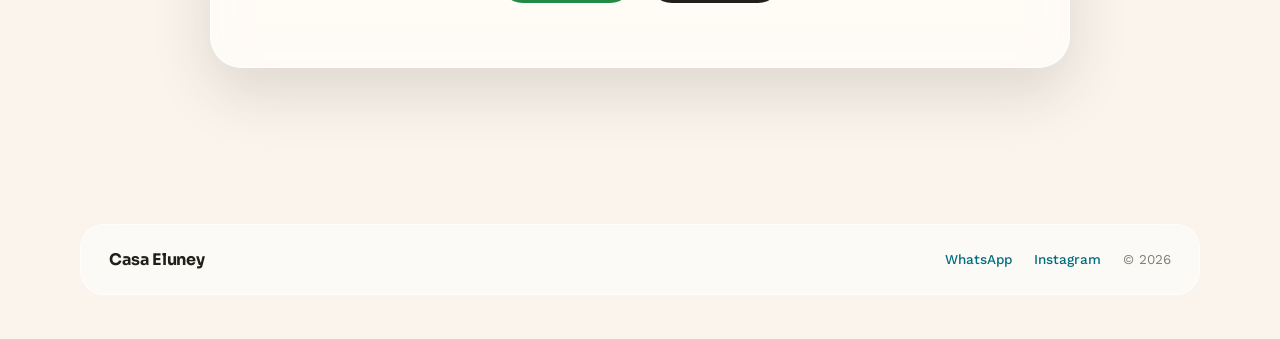
==== commit 519376fd: "Reseñas: se pueden deslizar con el dedo y siguen pasando solas El carrusel usa scroll horizontal nat" ====
--- a/index.html
+++ b/index.html
@@ -24,7 +24,7 @@
 <link rel="preconnect" href="https://fonts.googleapis.com">
 <link rel="preconnect" href="https://fonts.gstatic.com" crossorigin>
 <link href="https://fonts.googleapis.com/css2?family=Sora:wght@400;500;600;700;800&amp;family=Work+Sans:wght@400;500;600&amp;display=swap" rel="stylesheet">
-<link rel="stylesheet" href="css/style.css?v=4">
+<link rel="stylesheet" href="css/style.css?v=5">
 <script type="application/ld+json">
 {
   "@context": "https://schema.org",
@@ -349,6 +349,6 @@
 
 </div>
 <script src="js/data.js?v=4"></script>
-<script src="js/main.js?v=4"></script>
+<script src="js/main.js?v=5"></script>
 </body>
 </html>
--- a/css/style.css
+++ b/css/style.css
@@ -193,11 +193,10 @@
 @media (min-width:1024px){.nav-mobile{display:none}}
 .scroll-target{scroll-margin-top:88px}
 
-/* Reseñas: carrusel automático de derecha a izquierda; se pausa al tocar o pasar el mouse */
-@keyframes reviews-scroll{from{transform:translateX(0)}to{transform:translateX(-50%)}}
-.reviews-wrap{overflow:hidden;padding:6px 0 24px;-webkit-mask-image:linear-gradient(90deg,transparent,#000 24px,#000 calc(100% - 24px),transparent);mask-image:linear-gradient(90deg,transparent,#000 24px,#000 calc(100% - 24px),transparent)}
-.reviews-track{display:flex;gap:14px;width:max-content;padding-left:14px;animation:reviews-scroll 70s linear infinite}
-.reviews-wrap:hover .reviews-track,.reviews-wrap:active .reviews-track,.reviews-wrap:focus-within .reviews-track{animation-play-state:paused}
+/* Reseñas: scroll horizontal nativo (se puede deslizar con el dedo); main.js lo avanza solo de derecha a izquierda */
+.reviews-wrap{overflow-x:auto;scrollbar-width:none;overscroll-behavior-x:contain;touch-action:pan-x pan-y;padding:6px 0 24px;-webkit-mask-image:linear-gradient(90deg,transparent,#000 24px,#000 calc(100% - 24px),transparent);mask-image:linear-gradient(90deg,transparent,#000 24px,#000 calc(100% - 24px),transparent)}
+.reviews-wrap::-webkit-scrollbar{display:none}
+.reviews-track{display:flex;gap:14px;width:max-content;padding:0 14px}
 .review-card{width:min(78vw,320px);flex:none;margin:0;border-radius:22px;padding:20px;display:flex;flex-direction:column;gap:12px}
 .review-score{flex:none;min-width:36px;padding:5px 8px;border-radius:10px 10px 10px 3px;color:white;font-family:'Sora',sans-serif;font-weight:700;font-size:14px;text-align:center}
 .review-card blockquote{margin:0;font-size:15px;line-height:1.55;color:oklch(36% 0.01 75);flex:1;display:-webkit-box;-webkit-line-clamp:7;-webkit-box-orient:vertical;overflow:hidden}
@@ -211,8 +210,6 @@
   .nav-mobile{transform:none !important}
   .marquee-row{animation:none !important;margin-left:0 !important}
   .marquee-wrap{overflow-x:auto !important}
-  .reviews-track{animation:none !important}
-  .reviews-wrap{overflow-x:auto !important}
   .reviews-track [aria-hidden="true"]{display:none}
 }
 @media (prefers-reduced-transparency:reduce){
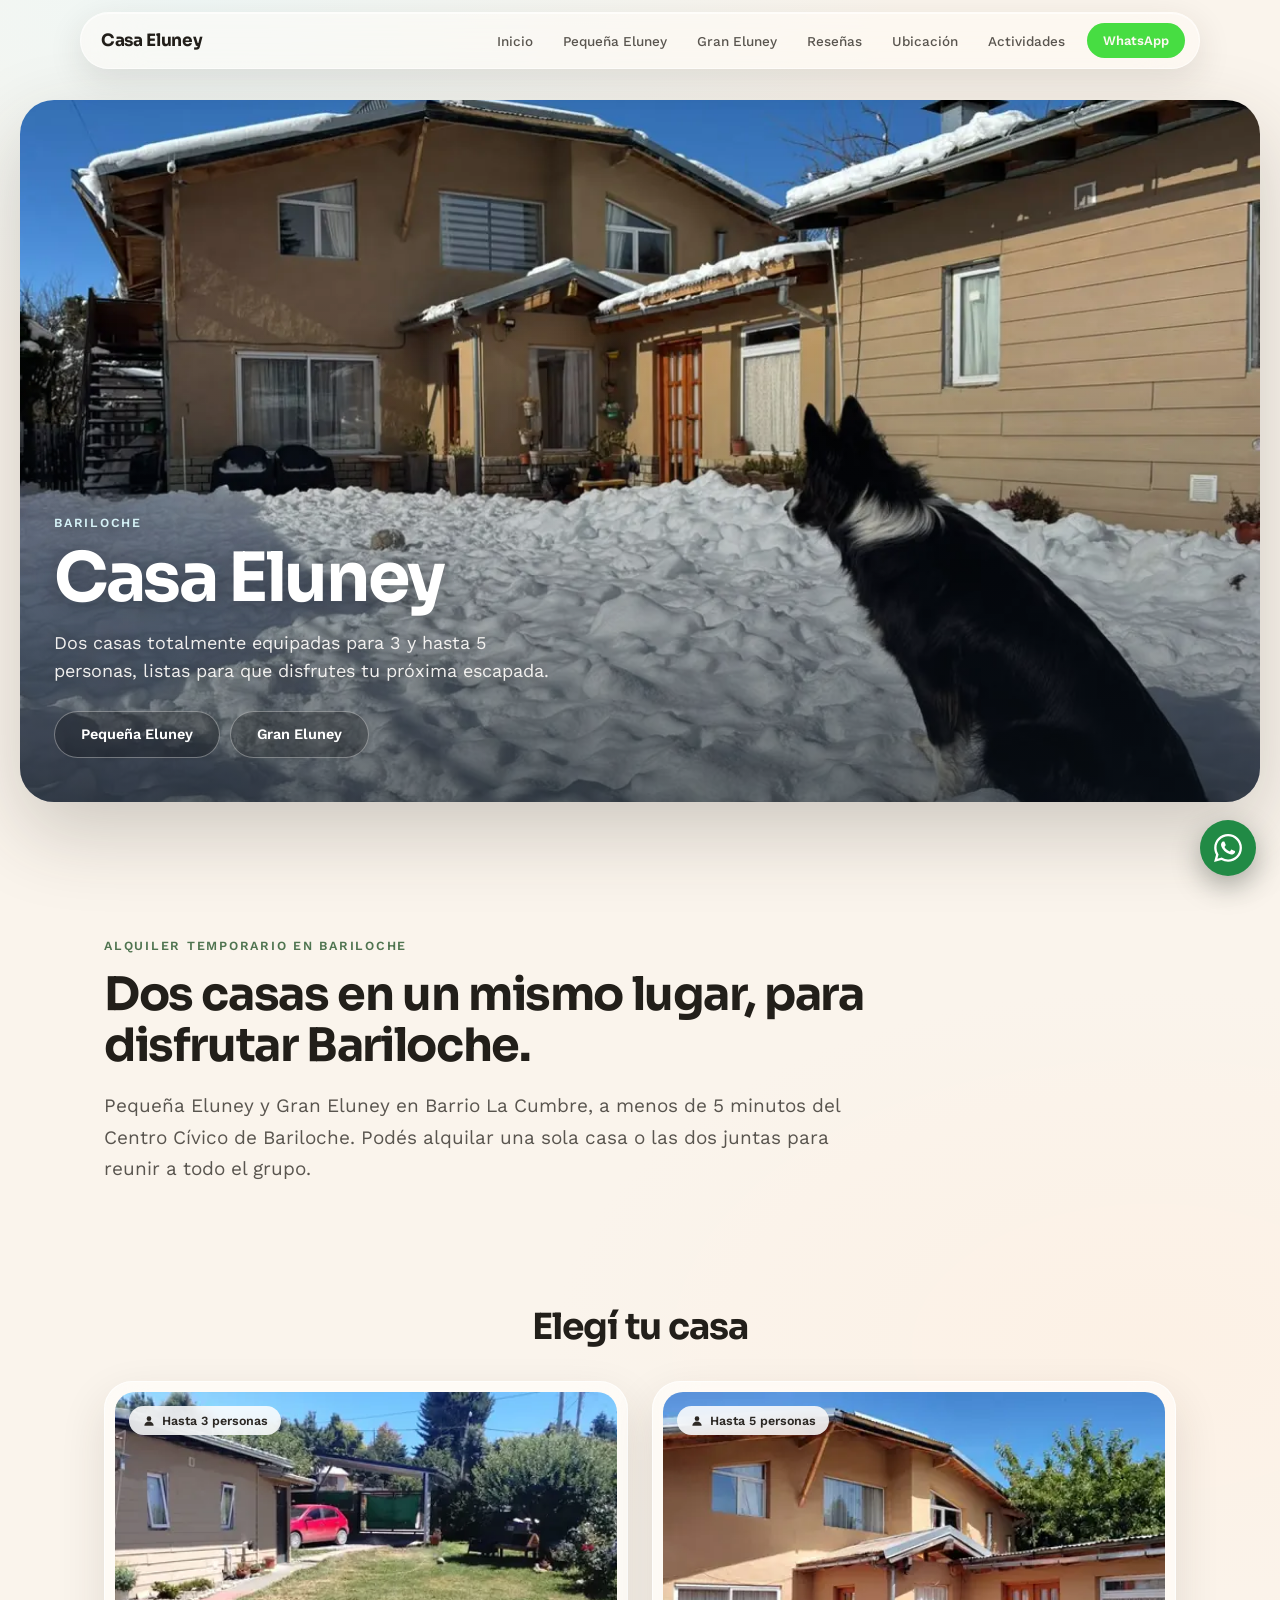
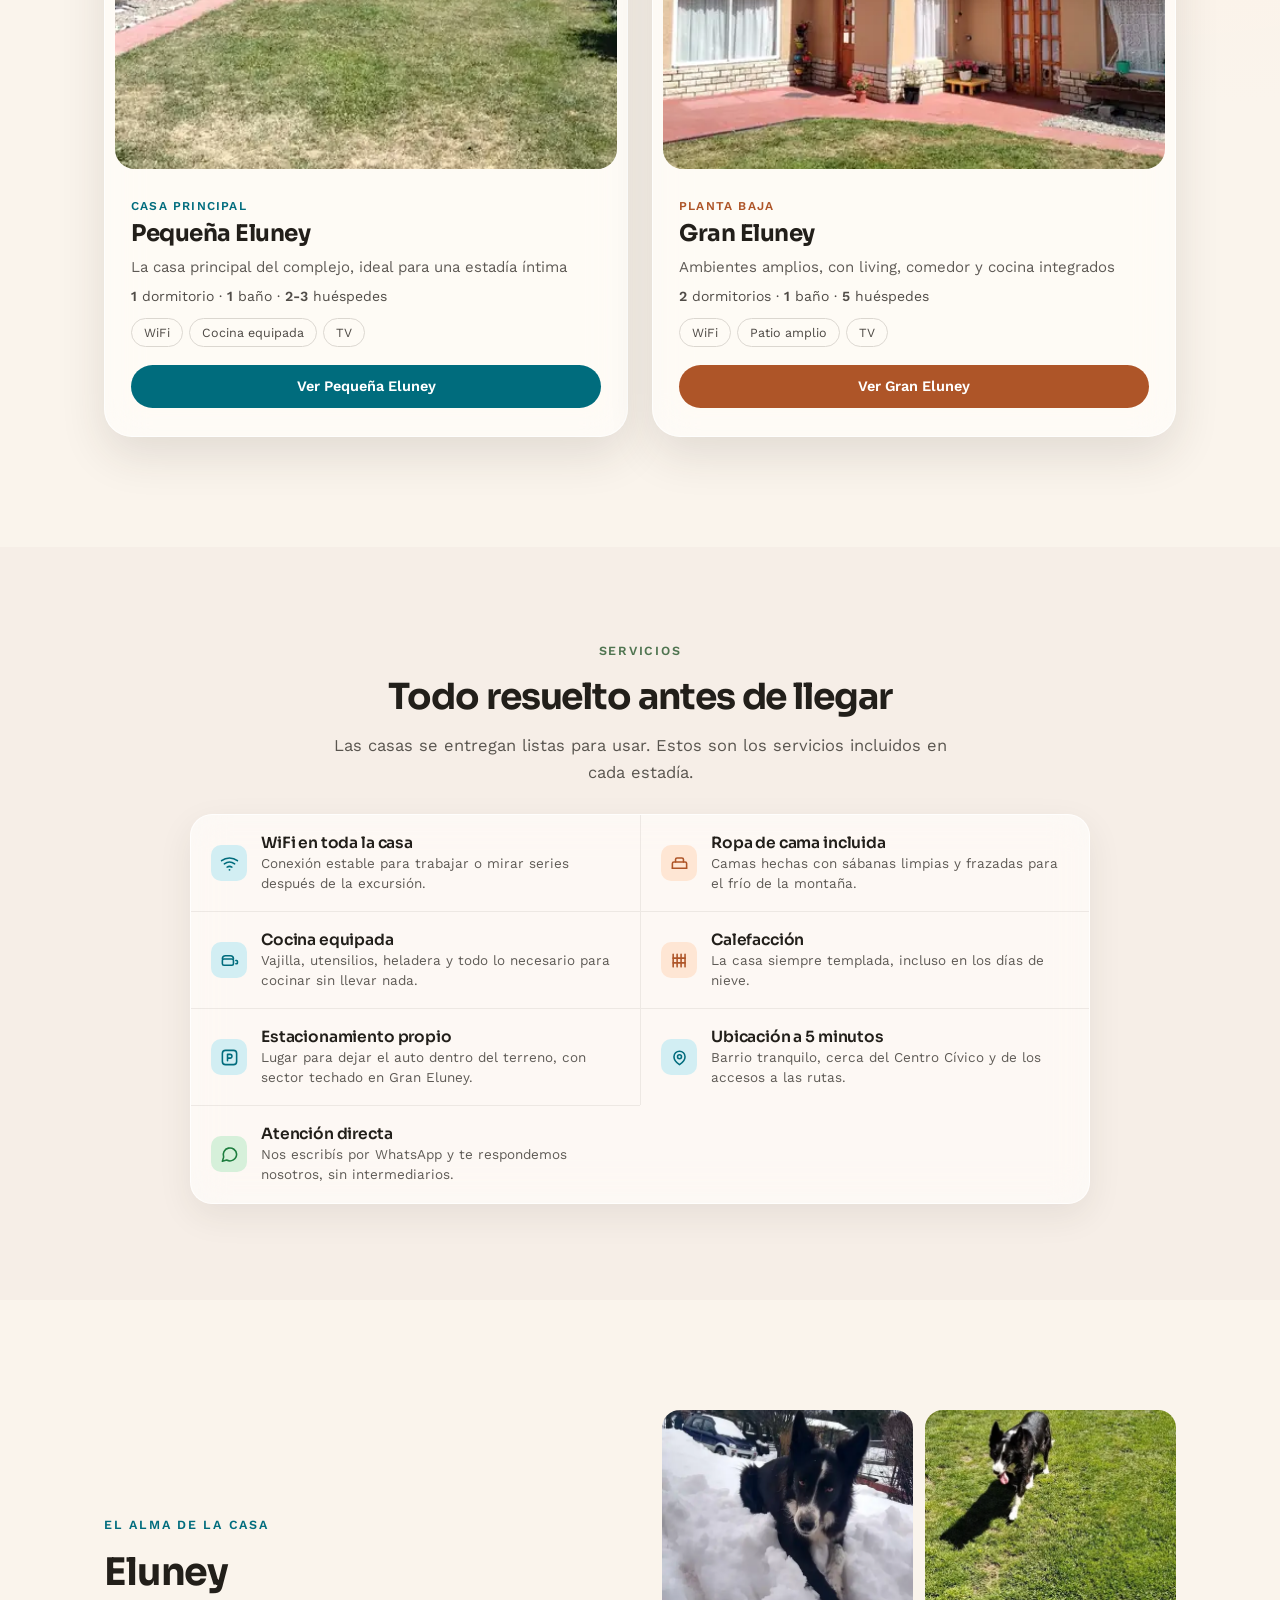
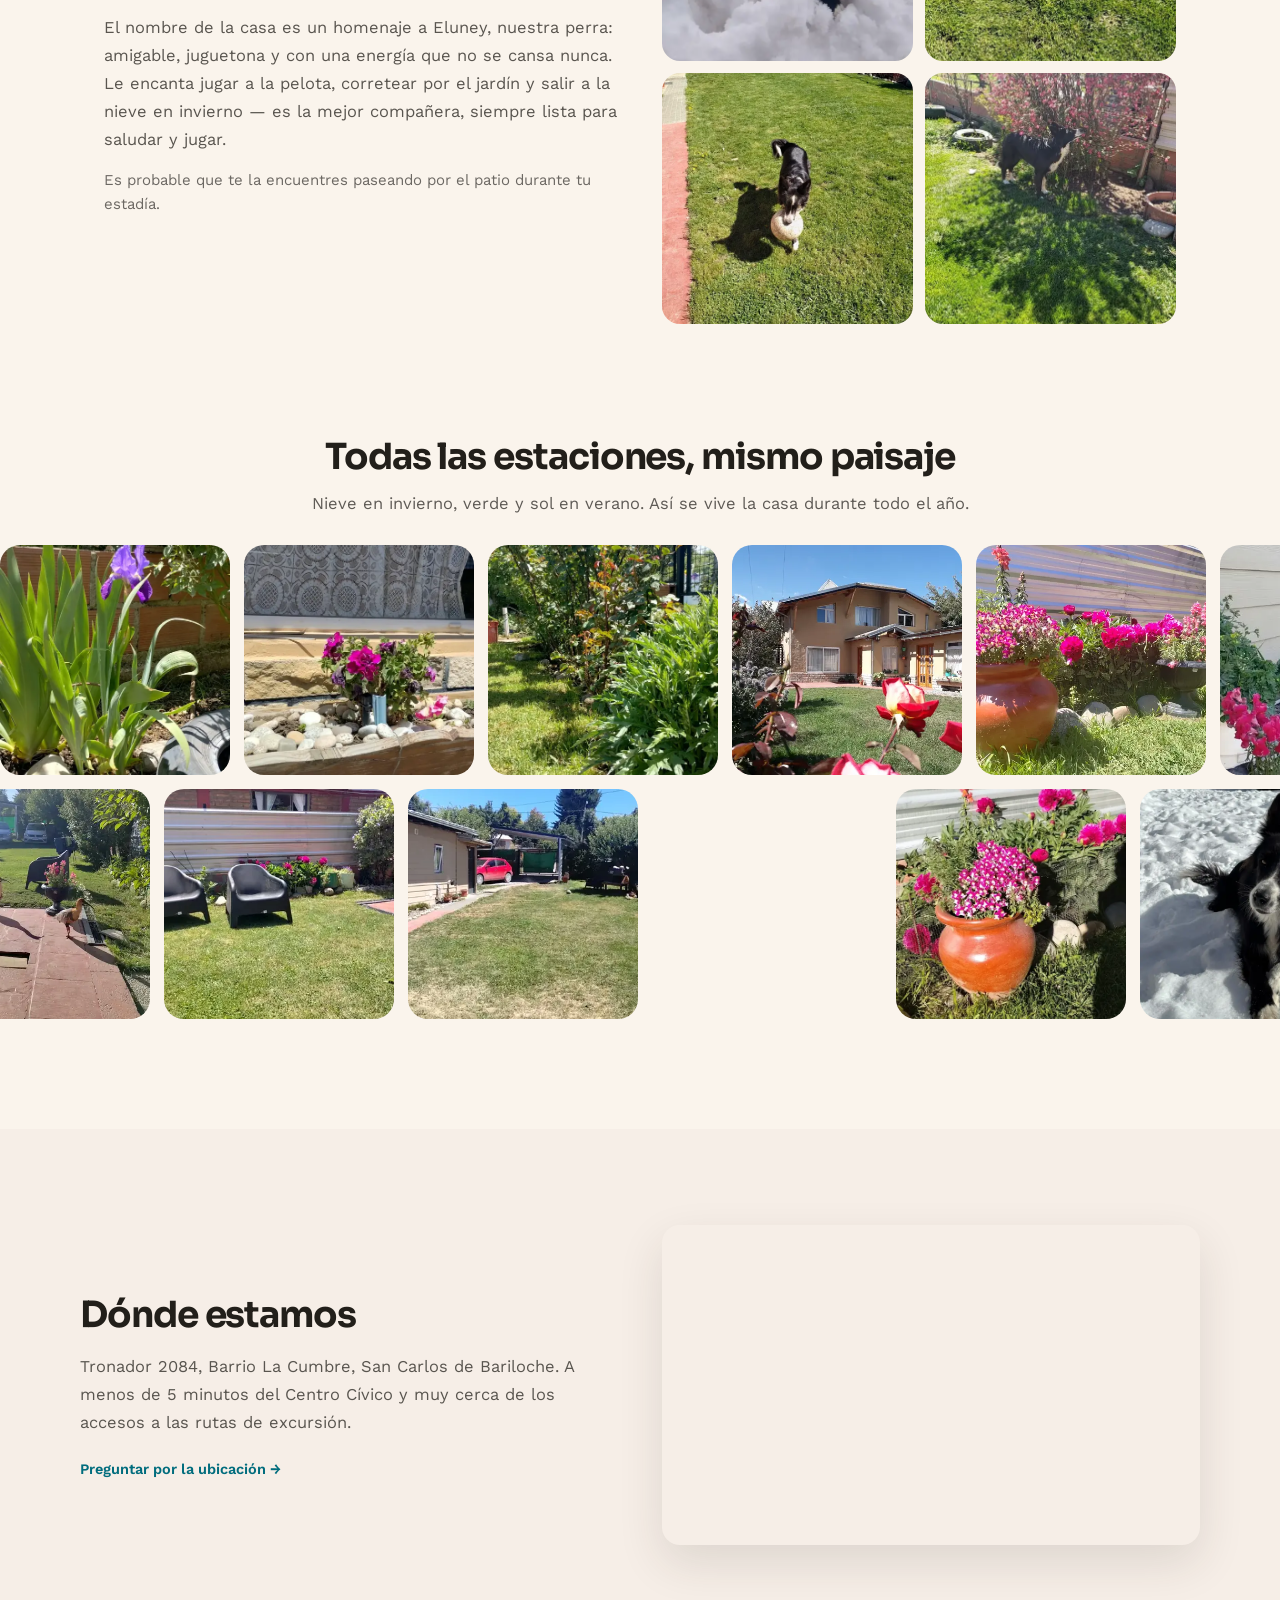
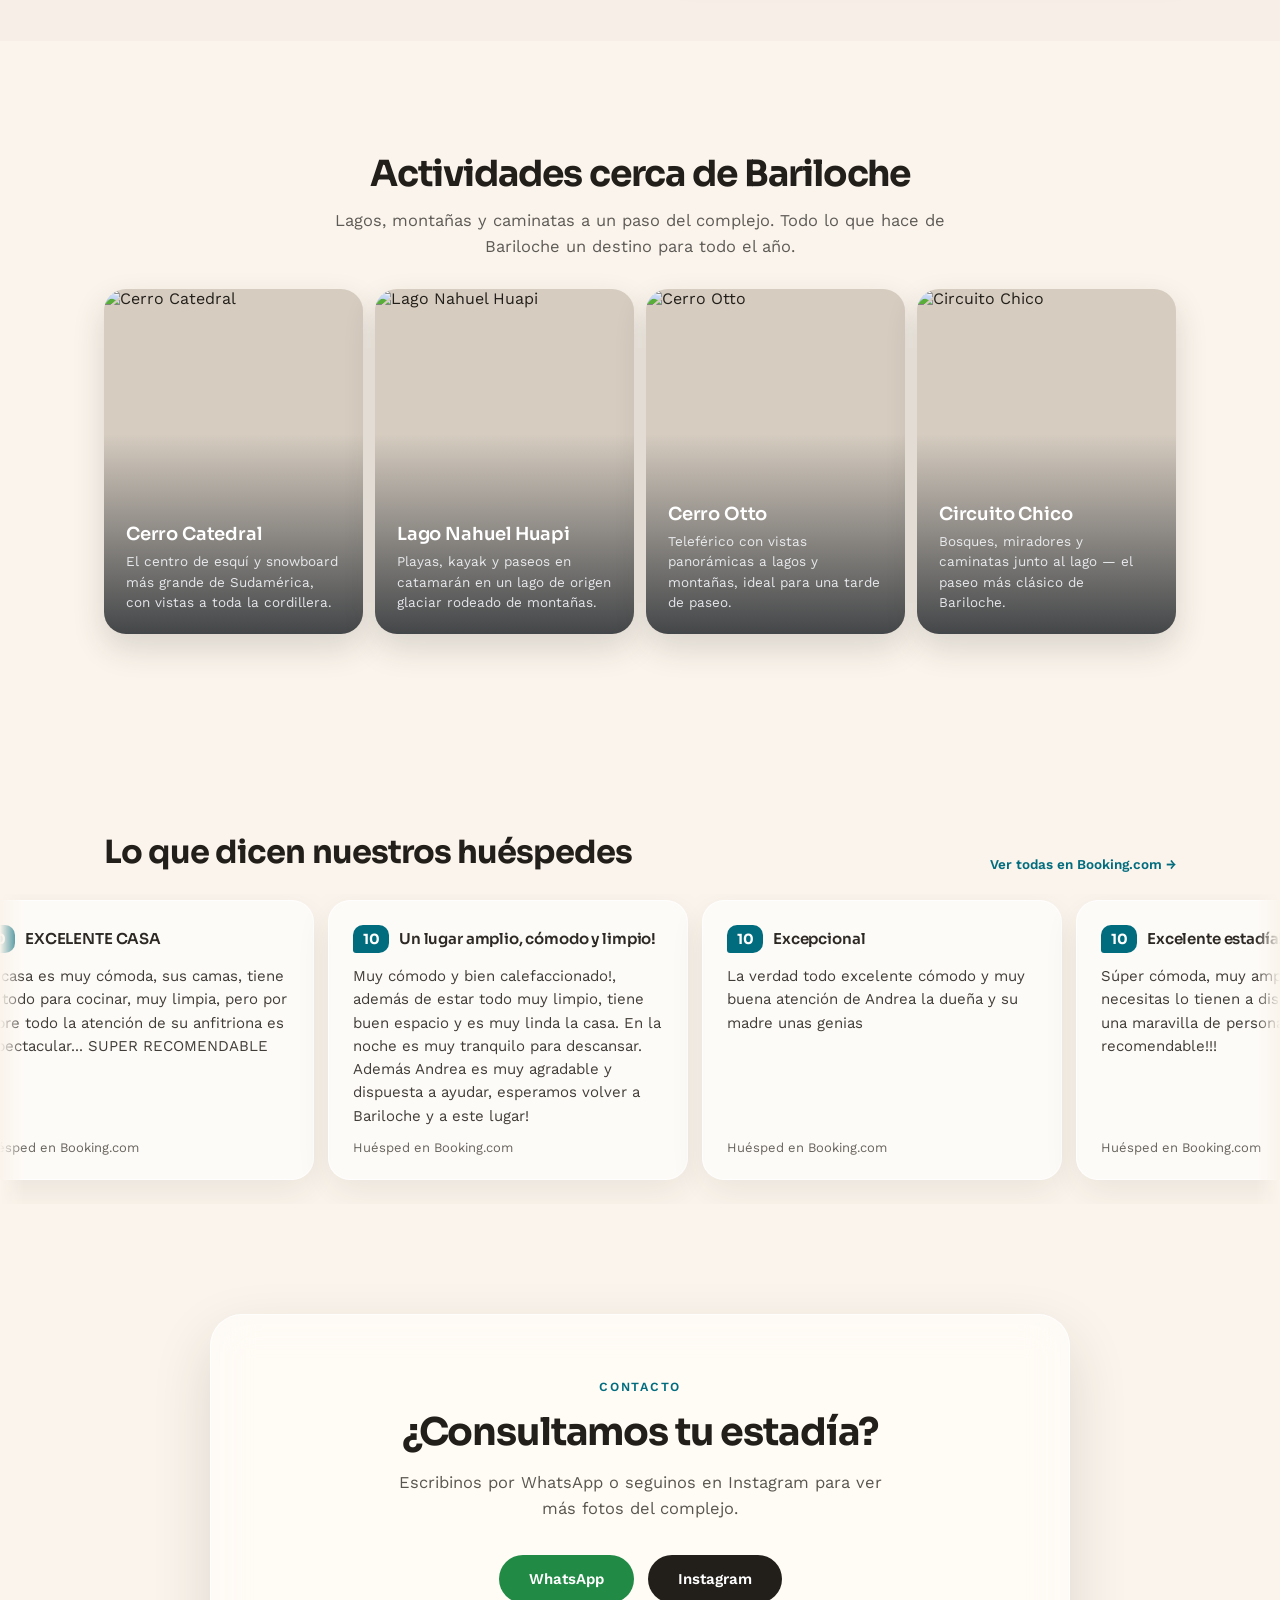
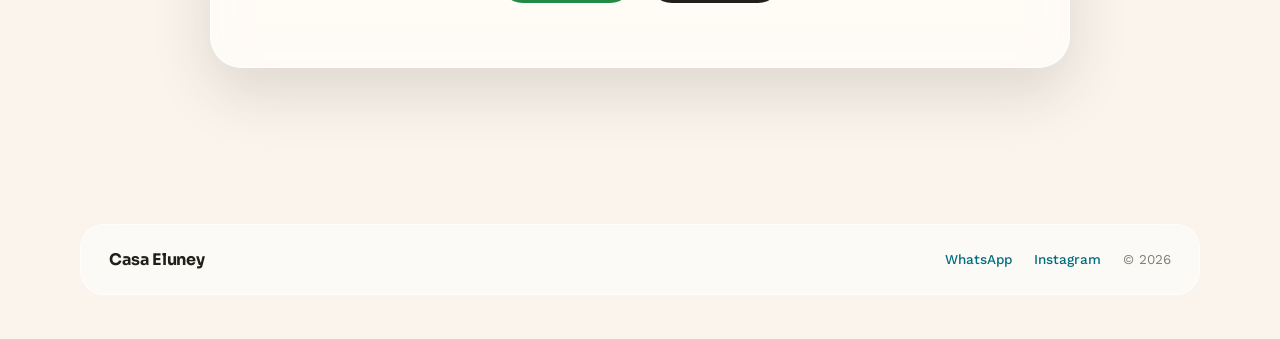
==== commit 38c9c839: "Optimizar fotos: miniaturas, hero en WebP y actividades reducidas - Actividades: Wikimedia servía el" ====
--- a/index.html
+++ b/index.html
@@ -19,12 +19,12 @@
 <meta name="twitter:image" content="https://casaeluney.ar/images/hero-desktop.jpeg">
 <meta name="theme-color" content="#f6f3ee">
 <link rel="icon" href="data:image/svg+xml,<svg xmlns='http://www.w3.org/2000/svg' viewBox='0 0 100 100'><text y='.9em' font-size='90'>🏡</text></svg>">
-<link rel="preload" as="image" href="images/hero-desktop.jpeg" media="(min-width:768px)">
-<link rel="preload" as="image" href="images/hero-mobile.jpeg" media="(max-width:767px)">
+<link rel="preload" as="image" href="images/hero-desktop.webp" media="(min-width:769px)">
+<link rel="preload" as="image" href="images/hero-mobile.webp" media="(max-width:768px)">
 <link rel="preconnect" href="https://fonts.googleapis.com">
 <link rel="preconnect" href="https://fonts.gstatic.com" crossorigin>
 <link href="https://fonts.googleapis.com/css2?family=Sora:wght@400;500;600;700;800&amp;family=Work+Sans:wght@400;500;600&amp;display=swap" rel="stylesheet">
-<link rel="stylesheet" href="css/style.css?v=5">
+<link rel="stylesheet" href="css/style.css?v=6">
 <script type="application/ld+json">
 {
   "@context": "https://schema.org",
@@ -97,10 +97,10 @@
     <section class="nav-below-header" style="position:relative;padding:16px">
       <div class="hero-box" style="position:relative;max-width:1240px;margin:0 auto;border-radius:34px;overflow:hidden;display:flex;align-items:flex-end;box-shadow:0 30px 80px oklch(30% 0.02 75 / 0.22)">
         <div class="hero-photo-desktop" style="position:absolute;inset:0;z-index:0">
-          <img class="fill" src="images/hero-desktop.jpeg" alt="Las casas en invierno, con nieve" fetchpriority="high">
+          <img class="fill" src="images/hero-desktop.webp" alt="Las casas en invierno, con nieve" fetchpriority="high">
         </div>
         <div class="hero-photo-mobile" style="position:absolute;inset:0;z-index:0">
-          <img class="fill" src="images/hero-mobile.jpeg" alt="Las casas en invierno, con nieve" fetchpriority="high">
+          <img class="fill" src="images/hero-mobile.webp" alt="Las casas en invierno, con nieve" fetchpriority="high">
         </div>
         <div style="position:absolute;inset:0;z-index:1;background:linear-gradient(to top,oklch(18% 0.02 250 / 0.62),oklch(18% 0.02 250 / 0.18) 45%,transparent 72%)"></div>
         <div class="hero-inner" style="position:relative;z-index:2;width:100%">
@@ -131,7 +131,7 @@
 
         <div class="h-card" style="background:oklch(100% 0 0 / 0.6);backdrop-filter:blur(20px) saturate(160%);-webkit-backdrop-filter:blur(20px) saturate(160%);border:1px solid oklch(100% 0 0 / 0.75);border-radius:28px;overflow:hidden;box-shadow:0 18px 46px oklch(30% 0.02 75 / 0.12);transition:transform .3s ease,box-shadow .3s ease">
           <div class="house-media">
-            <img class="fill" loading="lazy" src="images/pequena-cover.webp" alt="Foto de Pequeña Eluney">
+            <img class="fill" loading="lazy" decoding="async" src="images/sm/pequena-cover.webp" srcset="images/sm/pequena-cover.webp 600w, images/pequena-cover.webp 1600w" sizes="(min-width:769px) 540px, 92vw" alt="Foto de Pequeña Eluney">
             <div style="position:absolute;top:14px;left:14px;right:14px;display:flex;justify-content:space-between;gap:8px">
               <span style="display:inline-flex;align-items:center;gap:6px;font-size:12.5px;font-weight:600;color:oklch(28% 0.01 75);background:oklch(100% 0 0 / 0.85);backdrop-filter:blur(10px);-webkit-backdrop-filter:blur(10px);padding:7px 13px;border-radius:100px"><svg width="14" height="14" viewBox="0 0 24 24" fill="currentColor" stroke="none"><circle cx="12" cy="8" r="4"/><path d="M4 20c0-4 3.6-7 8-7s8 3 8 7"/></svg>Hasta 3 personas</span>
             </div>
@@ -152,7 +152,7 @@
 
         <div class="h-card" style="background:oklch(100% 0 0 / 0.6);backdrop-filter:blur(20px) saturate(160%);-webkit-backdrop-filter:blur(20px) saturate(160%);border:1px solid oklch(100% 0 0 / 0.75);border-radius:28px;overflow:hidden;box-shadow:0 18px 46px oklch(30% 0.02 75 / 0.12);transition:transform .3s ease,box-shadow .3s ease">
           <div class="house-media">
-            <img class="fill" loading="lazy" src="images/gran-cover.webp" alt="Foto de Gran Eluney">
+            <img class="fill" loading="lazy" decoding="async" src="images/sm/gran-cover.webp" srcset="images/sm/gran-cover.webp 600w, images/gran-cover.webp 1280w" sizes="(min-width:769px) 540px, 92vw" alt="Foto de Gran Eluney">
             <div style="position:absolute;top:14px;left:14px;right:14px;display:flex;justify-content:space-between;gap:8px">
               <span style="display:inline-flex;align-items:center;gap:6px;font-size:12.5px;font-weight:600;color:oklch(28% 0.01 75);background:oklch(100% 0 0 / 0.85);backdrop-filter:blur(10px);-webkit-backdrop-filter:blur(10px);padding:7px 13px;border-radius:100px"><svg width="14" height="14" viewBox="0 0 24 24" fill="currentColor" stroke="none"><circle cx="12" cy="8" r="4"/><path d="M4 20c0-4 3.6-7 8-7s8 3 8 7"/></svg>Hasta 5 personas</span>
             </div>
@@ -223,10 +223,10 @@
         <p style="font-size:15px;line-height:1.6;color:oklch(52% 0.01 75);margin:0">Es probable que te la encuentres paseando por el patio durante tu estadía.</p>
       </div>
       <div style="display:grid;grid-template-columns:1fr 1fr;gap:12px">
-        <div style="aspect-ratio:1;border-radius:18px;overflow:hidden"><img class="fill" loading="lazy" src="images/eluney-1.webp" alt="Eluney en la nieve"></div>
-        <div style="aspect-ratio:1;border-radius:18px;overflow:hidden"><img class="fill" loading="lazy" src="images/eluney-2.webp" alt="Eluney jugando"></div>
-        <div style="aspect-ratio:1;border-radius:18px;overflow:hidden"><img class="fill" loading="lazy" src="images/eluney-3.webp" alt="Eluney con la pelota"></div>
-        <div style="aspect-ratio:1;border-radius:18px;overflow:hidden"><img class="fill" loading="lazy" src="images/eluney-4.webp" alt="Eluney en el jardín"></div>
+        <div style="aspect-ratio:1;border-radius:18px;overflow:hidden"><img class="fill" loading="lazy" decoding="async" src="images/sm/eluney-1.webp" alt="Eluney en la nieve"></div>
+        <div style="aspect-ratio:1;border-radius:18px;overflow:hidden"><img class="fill" loading="lazy" decoding="async" src="images/sm/eluney-2.webp" alt="Eluney jugando"></div>
+        <div style="aspect-ratio:1;border-radius:18px;overflow:hidden"><img class="fill" loading="lazy" decoding="async" src="images/sm/eluney-3.webp" alt="Eluney con la pelota"></div>
+        <div style="aspect-ratio:1;border-radius:18px;overflow:hidden"><img class="fill" loading="lazy" decoding="async" src="images/sm/eluney-4.webp" alt="Eluney en el jardín"></div>
       </div>
     </section>
 
@@ -264,7 +264,7 @@
       <div class="carousel" role="list">
 
         <div class="activity" role="listitem">
-          <img class="fill" loading="lazy" src="https://commons.wikimedia.org/wiki/Special:FilePath/Base_del_Cerro_Catedral_en_Bariloche._%28Patagonia_Argentina%29_20.JPG" alt="Cerro Catedral">
+          <img class="fill" loading="lazy" decoding="async" src="https://commons.wikimedia.org/wiki/Special:FilePath/Base_del_Cerro_Catedral_en_Bariloche._%28Patagonia_Argentina%29_20.JPG?width=500" srcset="https://commons.wikimedia.org/wiki/Special:FilePath/Base_del_Cerro_Catedral_en_Bariloche._%28Patagonia_Argentina%29_20.JPG?width=500 500w, https://commons.wikimedia.org/wiki/Special:FilePath/Base_del_Cerro_Catedral_en_Bariloche._%28Patagonia_Argentina%29_20.JPG?width=960 960w" sizes="(min-width:900px) 260px, 78vw" alt="Cerro Catedral">
           <div style="position:absolute;inset:0;display:flex;flex-direction:column;justify-content:flex-end;background:linear-gradient(to top,oklch(18% 0.02 250 / 0.72),transparent 58%);padding:14px">
             <div style="padding:8px">
               <h3 style="font-family:'Sora',sans-serif;color:white;font-size:18px;font-weight:600;letter-spacing:-0.01em;margin:0 0 6px">Cerro Catedral</h3>
@@ -274,7 +274,7 @@
         </div>
 
         <div class="activity" role="listitem">
-          <img class="fill" loading="lazy" src="https://commons.wikimedia.org/wiki/Special:FilePath/Lago_Nahuel_Huapi.jpg" alt="Lago Nahuel Huapi">
+          <img class="fill" loading="lazy" decoding="async" src="https://commons.wikimedia.org/wiki/Special:FilePath/Lago_Nahuel_Huapi.jpg?width=500" srcset="https://commons.wikimedia.org/wiki/Special:FilePath/Lago_Nahuel_Huapi.jpg?width=500 500w, https://commons.wikimedia.org/wiki/Special:FilePath/Lago_Nahuel_Huapi.jpg?width=960 960w" sizes="(min-width:900px) 260px, 78vw" alt="Lago Nahuel Huapi">
           <div style="position:absolute;inset:0;display:flex;flex-direction:column;justify-content:flex-end;background:linear-gradient(to top,oklch(18% 0.02 250 / 0.72),transparent 58%);padding:14px">
             <div style="padding:8px">
               <h3 style="font-family:'Sora',sans-serif;color:white;font-size:18px;font-weight:600;letter-spacing:-0.01em;margin:0 0 6px">Lago Nahuel Huapi</h3>
@@ -284,7 +284,7 @@
         </div>
 
         <div class="activity" role="listitem">
-          <img class="fill" loading="lazy" src="https://commons.wikimedia.org/wiki/Special:FilePath/Cerro_otto_teleferico.jpg" alt="Cerro Otto">
+          <img class="fill" loading="lazy" decoding="async" src="https://commons.wikimedia.org/wiki/Special:FilePath/Cerro_otto_teleferico.jpg?width=500" srcset="https://commons.wikimedia.org/wiki/Special:FilePath/Cerro_otto_teleferico.jpg?width=500 500w, https://commons.wikimedia.org/wiki/Special:FilePath/Cerro_otto_teleferico.jpg?width=960 960w" sizes="(min-width:900px) 260px, 78vw" alt="Cerro Otto">
           <div style="position:absolute;inset:0;display:flex;flex-direction:column;justify-content:flex-end;background:linear-gradient(to top,oklch(18% 0.02 250 / 0.72),transparent 58%);padding:14px">
             <div style="padding:8px">
               <h3 style="font-family:'Sora',sans-serif;color:white;font-size:18px;font-weight:600;letter-spacing:-0.01em;margin:0 0 6px">Cerro Otto</h3>
@@ -294,7 +294,7 @@
         </div>
 
         <div class="activity" role="listitem">
-          <img class="fill" loading="lazy" src="https://commons.wikimedia.org/wiki/Special:FilePath/Bariloche-_Argentina2.jpg" alt="Circuito Chico">
+          <img class="fill" loading="lazy" decoding="async" src="https://commons.wikimedia.org/wiki/Special:FilePath/Bariloche-_Argentina2.jpg?width=500" srcset="https://commons.wikimedia.org/wiki/Special:FilePath/Bariloche-_Argentina2.jpg?width=500 500w, https://commons.wikimedia.org/wiki/Special:FilePath/Bariloche-_Argentina2.jpg?width=960 960w" sizes="(min-width:900px) 260px, 78vw" alt="Circuito Chico">
           <div style="position:absolute;inset:0;display:flex;flex-direction:column;justify-content:flex-end;background:linear-gradient(to top,oklch(18% 0.02 250 / 0.72),transparent 58%);padding:14px">
             <div style="padding:8px">
               <h3 style="font-family:'Sora',sans-serif;color:white;font-size:18px;font-weight:600;letter-spacing:-0.01em;margin:0 0 6px">Circuito Chico</h3>
@@ -348,7 +348,7 @@
   </dialog>
 
 </div>
-<script src="js/data.js?v=4"></script>
-<script src="js/main.js?v=5"></script>
+<script src="js/data.js?v=5"></script>
+<script src="js/main.js?v=6"></script>
 </body>
 </html>
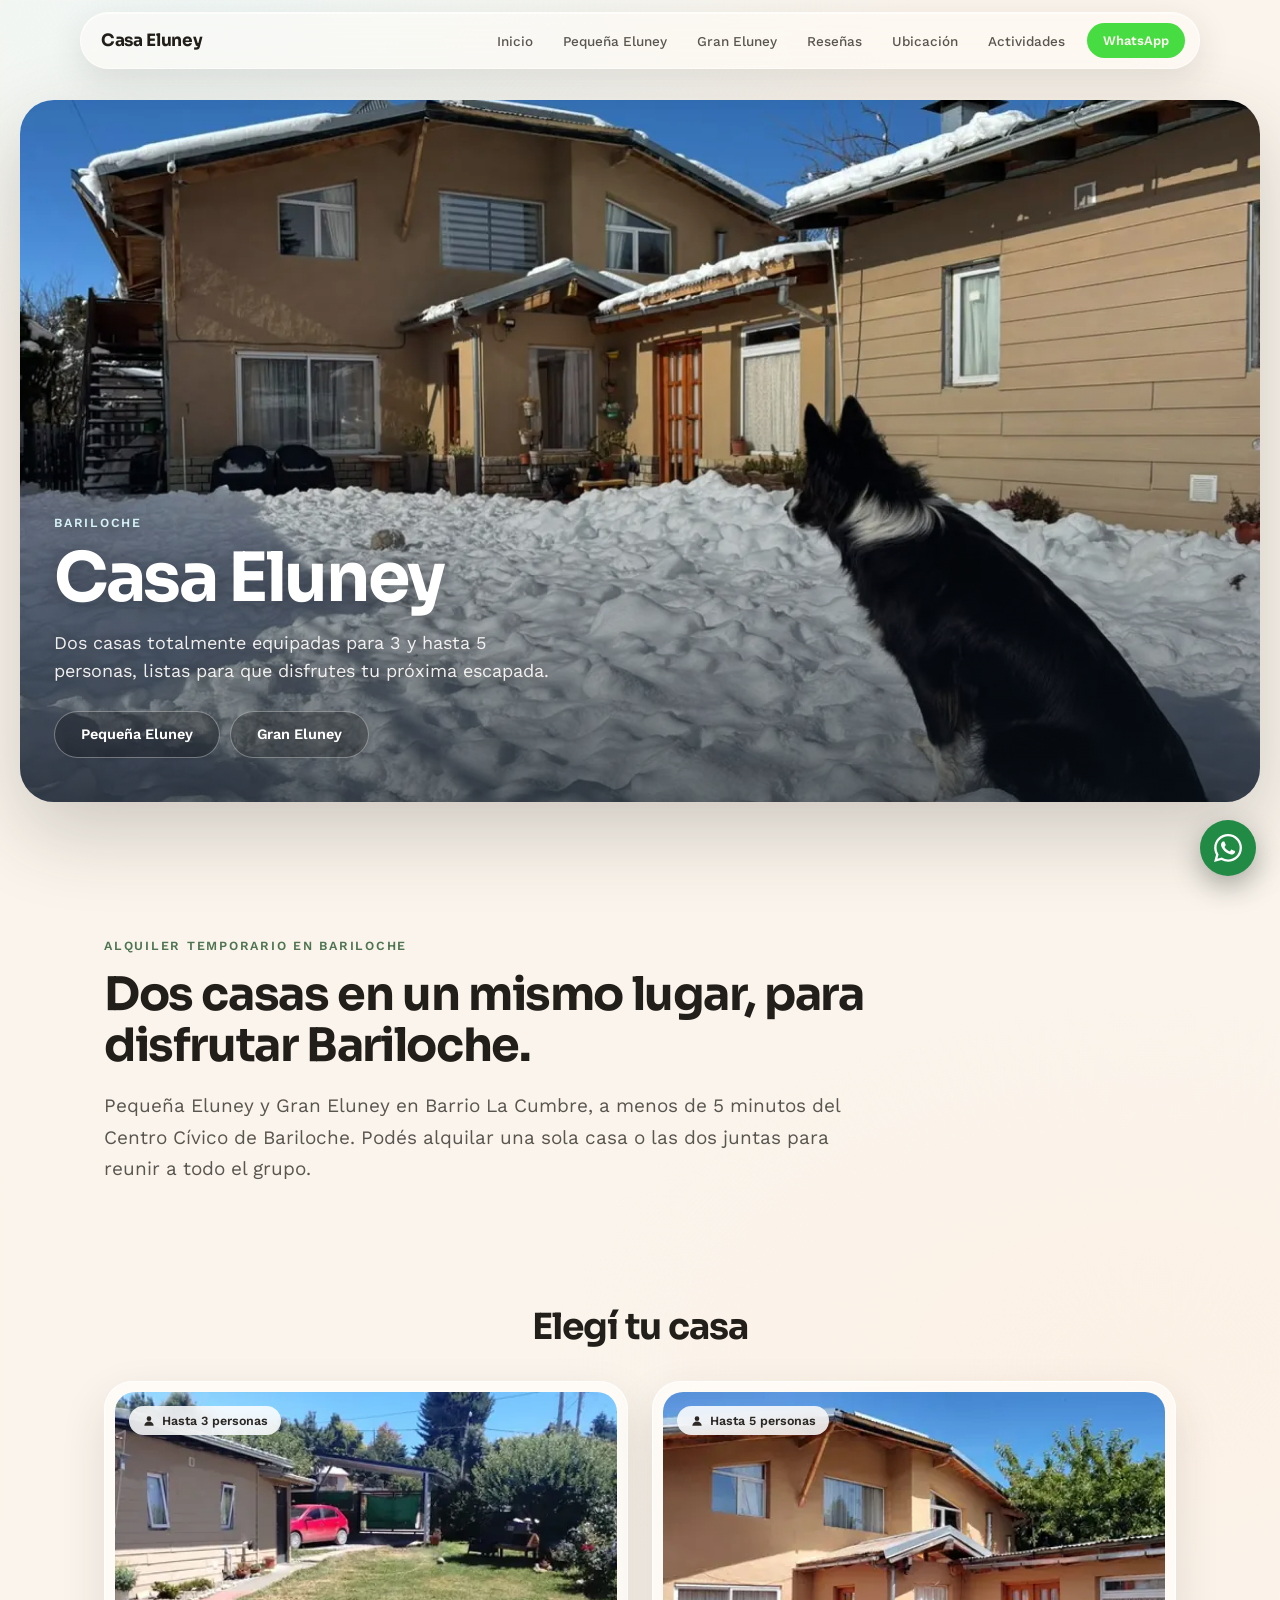
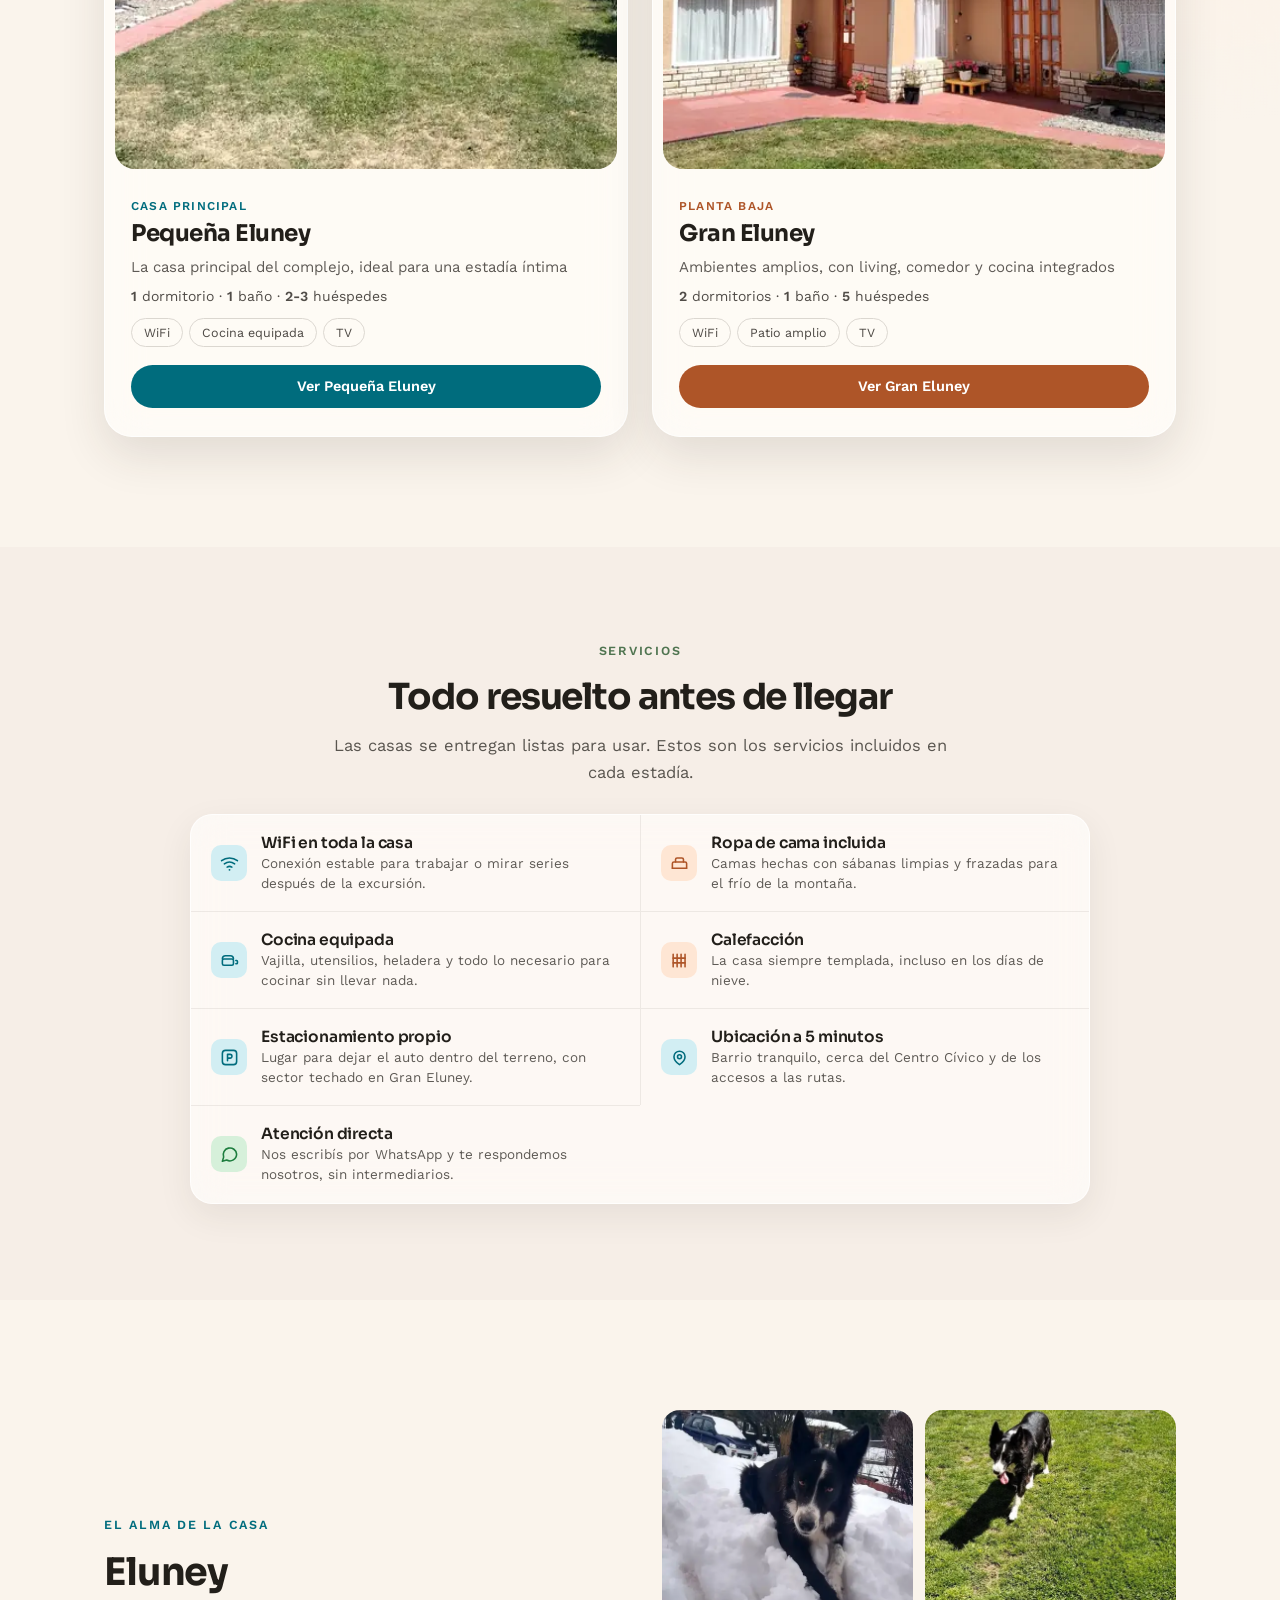
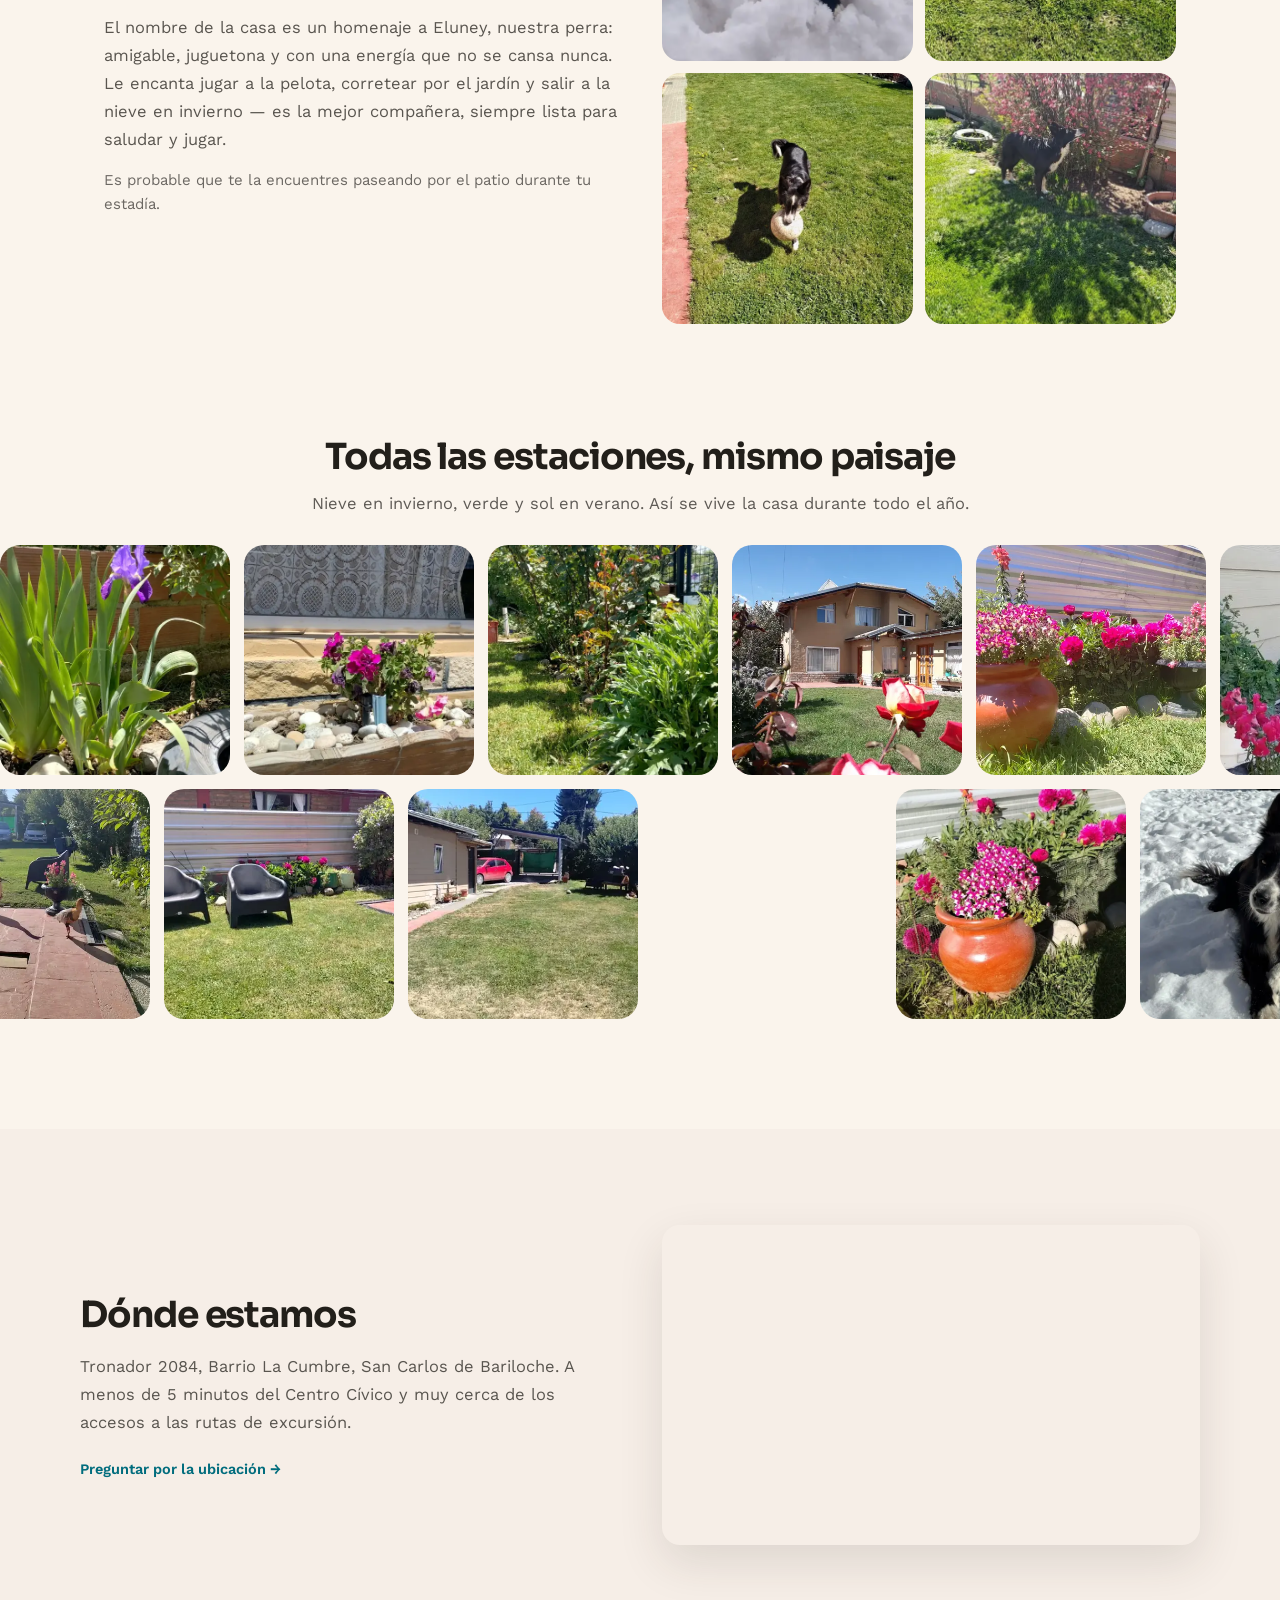
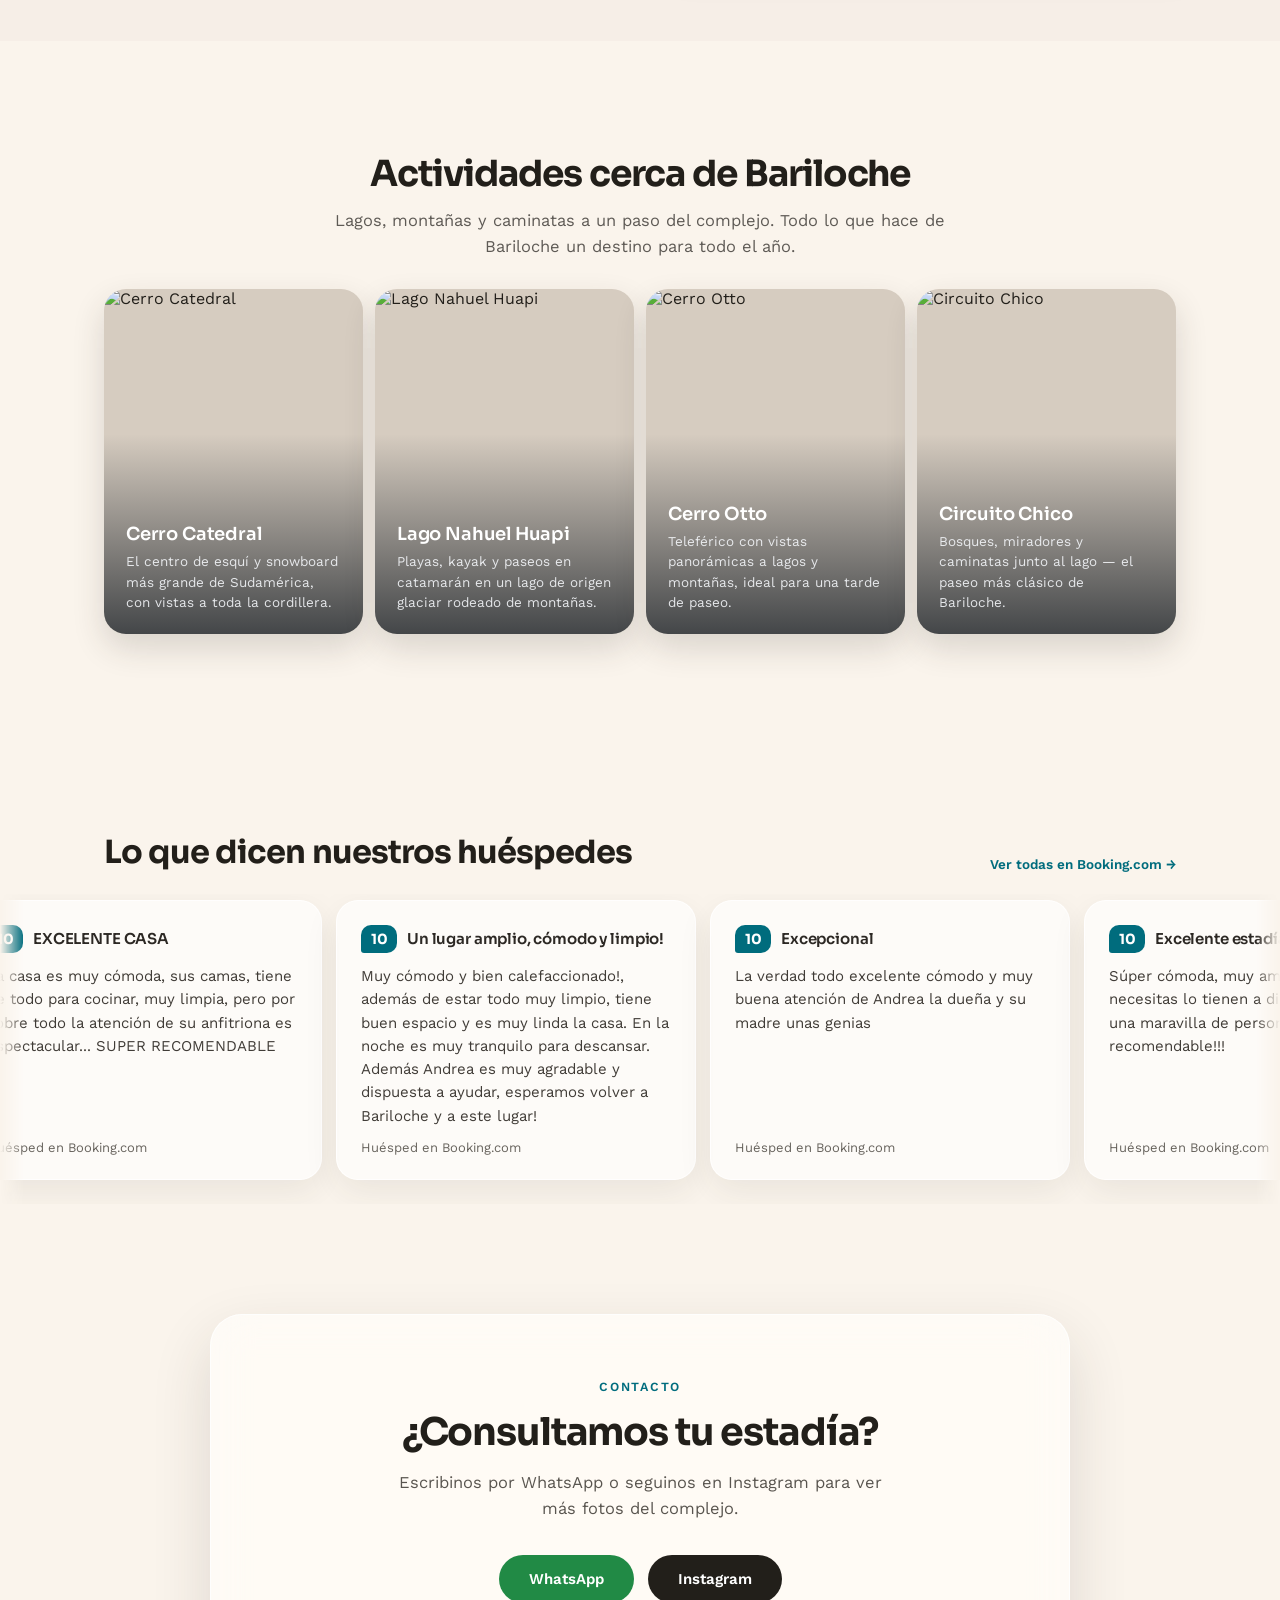
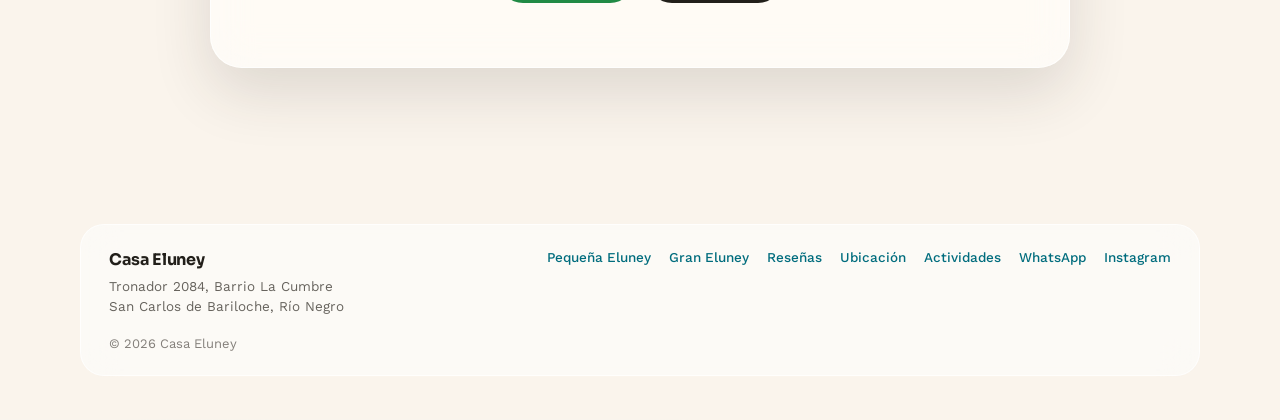
==== commit 42d9392f: "SEO: páginas reales por casa, metadatos, schema, sitemap y llms.txt - /pequena-eluney/ y /gran-elune" ====
--- a/index.html
+++ b/index.html
@@ -3,105 +3,71 @@
 <head>
 <meta charset="utf-8">
 <meta name="viewport" content="width=device-width, initial-scale=1">
-<title>Casa Eluney — Alquiler temporario en Bariloche</title>
-<meta name="description" content="Pequeña Eluney y Gran Eluney: dos casas totalmente equipadas para 3 y hasta 5 personas en Barrio La Cumbre, a menos de 5 minutos del Centro Cívico de Bariloche.">
+<meta name="theme-color" content="#f6f3ee">
+<!--build:head-->
+<title>Casa Eluney · Alquiler temporario en Bariloche</title>
+<meta name="description" content="Pequeña Eluney y Gran Eluney: dos casas equipadas para 3 y hasta 5 personas en Barrio La Cumbre, a menos de 5 minutos del Centro Cívico de Bariloche.">
 <link rel="canonical" href="https://casaeluney.ar/">
 <meta property="og:type" content="website">
 <meta property="og:url" content="https://casaeluney.ar/">
-<meta property="og:title" content="Casa Eluney — Alquiler temporario en Bariloche">
-<meta property="og:description" content="Pequeña Eluney y Gran Eluney: dos casas totalmente equipadas para 3 y hasta 5 personas en Barrio La Cumbre, a menos de 5 minutos del Centro Cívico de Bariloche.">
+<meta property="og:title" content="Casa Eluney · Alquiler temporario en Bariloche">
+<meta property="og:description" content="Pequeña Eluney y Gran Eluney: dos casas equipadas para 3 y hasta 5 personas en Barrio La Cumbre, a menos de 5 minutos del Centro Cívico de Bariloche.">
 <meta property="og:image" content="https://casaeluney.ar/images/hero-desktop.jpeg">
 <meta property="og:locale" content="es_AR">
 <meta property="og:site_name" content="Casa Eluney">
 <meta name="twitter:card" content="summary_large_image">
-<meta name="twitter:title" content="Casa Eluney — Alquiler temporario en Bariloche">
-<meta name="twitter:description" content="Pequeña Eluney y Gran Eluney: dos casas totalmente equipadas para 3 y hasta 5 personas en Barrio La Cumbre, a menos de 5 minutos del Centro Cívico de Bariloche.">
+<meta name="twitter:title" content="Casa Eluney · Alquiler temporario en Bariloche">
+<meta name="twitter:description" content="Pequeña Eluney y Gran Eluney: dos casas equipadas para 3 y hasta 5 personas en Barrio La Cumbre, a menos de 5 minutos del Centro Cívico de Bariloche.">
 <meta name="twitter:image" content="https://casaeluney.ar/images/hero-desktop.jpeg">
-<meta name="theme-color" content="#f6f3ee">
-<link rel="icon" href="data:image/svg+xml,<svg xmlns='http://www.w3.org/2000/svg' viewBox='0 0 100 100'><text y='.9em' font-size='90'>🏡</text></svg>">
-<link rel="preload" as="image" href="images/hero-desktop.webp" media="(min-width:769px)">
-<link rel="preload" as="image" href="images/hero-mobile.webp" media="(max-width:768px)">
+<link rel="preload" as="image" href="/images/hero-desktop.webp" media="(min-width:769px)" fetchpriority="high">
+<link rel="preload" as="image" href="/images/hero-mobile.webp" media="(max-width:768px)" fetchpriority="high">
+<script type="application/ld+json">{"@context":"https://schema.org","@type":"LodgingBusiness","@id":"https://casaeluney.ar/#lodging","name":"Casa Eluney","description":"Dos casas de alquiler temporario en Barrio La Cumbre, Bariloche: Pequeña Eluney (hasta 3 personas) y Gran Eluney (hasta 5 personas), totalmente equipadas y a 5 minutos del Centro Cívico.","url":"https://casaeluney.ar/","image":["https://casaeluney.ar/images/hero-desktop.jpeg","https://casaeluney.ar/images/og-pequena.jpg","https://casaeluney.ar/images/og-gran.jpg"],"telephone":"+5492944581980","address":{"@type":"PostalAddress","streetAddress":"Tronador 2084","addressLocality":"San Carlos de Bariloche","addressRegion":"Río Negro","postalCode":"8400","addressCountry":"AR"},"checkinTime":"15:00","checkoutTime":"10:00","petsAllowed":false,"smokingAllowed":false,"sameAs":["https://www.instagram.com/alquiler.bariloche.eluney","https://www.booking.com/hotel/ar/eluney-casa-en-bariloche.es.html"],"containsPlace":[{"@id":"https://casaeluney.ar/pequena-eluney/#house"},{"@id":"https://casaeluney.ar/gran-eluney/#house"}]}</script>
+<!--/build:head-->
 <link rel="preconnect" href="https://fonts.googleapis.com">
 <link rel="preconnect" href="https://fonts.gstatic.com" crossorigin>
-<link href="https://fonts.googleapis.com/css2?family=Sora:wght@400;500;600;700;800&amp;family=Work+Sans:wght@400;500;600&amp;display=swap" rel="stylesheet">
-<link rel="stylesheet" href="css/style.css?v=6">
-<script type="application/ld+json">
-{
-  "@context": "https://schema.org",
-  "@type": "LodgingBusiness",
-  "name": "Casa Eluney",
-  "description": "Dos casas de alquiler temporario en Barrio La Cumbre, Bariloche. Pequeña Eluney (hasta 3 personas) y Gran Eluney (hasta 5 personas), totalmente equipadas y a 5 minutos del Centro Cívico.",
-  "url": "https://casaeluney.ar",
-  "image": "https://casaeluney.ar/images/hero-desktop.jpeg",
-  "telephone": "+5492944581980",
-  "address": {
-    "@type": "PostalAddress",
-    "streetAddress": "Tronador 2084",
-    "addressLocality": "San Carlos de Bariloche",
-    "addressRegion": "Río Negro",
-    "addressCountry": "AR"
-  },
-  "sameAs": ["https://www.instagram.com/alquiler.bariloche.eluney"],
-  "containsPlace": [
-    {
-      "@type": "LodgingBusiness",
-      "name": "Pequeña Eluney",
-      "description": "Casa principal, 1 dormitorio, hasta 3 personas. WiFi, TV, cocina equipada, baño completo.",
-      "numberOfRooms": 1,
-      "image": "https://casaeluney.ar/images/pequena-cover.webp"
-    },
-    {
-      "@type": "LodgingBusiness",
-      "name": "Gran Eluney",
-      "description": "2 dormitorios, hasta 5 personas. Living, comedor y cocina integrados, patio amplio y quincho con parrilla.",
-      "numberOfRooms": 2,
-      "image": "https://casaeluney.ar/images/gran-cover.webp"
-    }
-  ]
-}
-</script>
+<link href="https://fonts.googleapis.com/css2?family=Sora:wght@600;700&amp;family=Work+Sans:wght@400;500;600&amp;display=swap" rel="stylesheet">
+<link rel="stylesheet" href="/css/style.css?v=7">
 </head>
-<body>
+<body data-house="">
 <div class="page">
 
   <header style="position:fixed;top:0;left:0;right:0;z-index:50;padding:12px 16px">
     <div style="max-width:1120px;margin:0 auto;padding:10px 14px 10px 20px;display:flex;align-items:center;justify-content:space-between;gap:12px;flex-wrap:nowrap;background:oklch(99% 0.006 75 / 0.62);backdrop-filter:blur(28px) saturate(190%);-webkit-backdrop-filter:blur(28px) saturate(190%);border:1px solid oklch(100% 0 0 / 0.55);border-radius:100px;box-shadow:0 1px 0 oklch(100% 0 0 / 0.6) inset,0 10px 34px oklch(30% 0.02 75 / 0.12)">
-      <a href="#" data-nav="home" style="font-family:'Sora',sans-serif;font-weight:700;font-size:17px;letter-spacing:-0.02em;color:oklch(24% 0.01 75)">Casa Eluney</a>
+      <a href="/" style="font-family:'Sora',sans-serif;font-weight:700;font-size:17px;letter-spacing:-0.02em;color:oklch(24% 0.01 75)">Casa Eluney</a>
       <button id="nav-toggle" class="nav-toggle" aria-label="Menú" aria-expanded="false" aria-controls="nav-mobile">
           <svg width="22" height="22" viewBox="0 0 24 24" fill="none" stroke="currentColor" stroke-width="2" stroke-linecap="round"><line x1="3" y1="6" x2="21" y2="6"/><line x1="3" y1="12" x2="21" y2="12"/><line x1="3" y1="18" x2="21" y2="18"/></svg>
         </button>
       <nav id="main-nav" style="align-items:center;gap:6px;flex-wrap:nowrap">
-        <a href="#" data-nav="home" class="h-nav" style="font-size:13.5px;font-weight:500;color:oklch(45% 0.01 75);padding:8px 12px;border-radius:100px;transition:background .2s ease;white-space:nowrap">Inicio</a>
-        <a href="#pequena" class="nav-house-link nav-house h-nav" data-house="pequena" style="font-size:13.5px;font-weight:500;color:oklch(45% 0.01 75);background:transparent;padding:8px 12px;border-radius:100px;transition:background .2s ease;white-space:nowrap">Pequeña Eluney</a>
-        <a href="#gran" class="nav-house-link nav-house h-nav" data-house="gran" style="font-size:13.5px;font-weight:500;color:oklch(45% 0.01 75);background:transparent;padding:8px 12px;border-radius:100px;transition:background .2s ease;white-space:nowrap">Gran Eluney</a>
-        <a href="#resenas" class="h-nav" style="font-size:13.5px;font-weight:500;color:oklch(45% 0.01 75);padding:8px 12px;border-radius:100px;transition:background .2s ease;white-space:nowrap">Reseñas</a>
-        <a href="#ubicacion" class="h-nav" style="font-size:13.5px;font-weight:500;color:oklch(45% 0.01 75);padding:8px 12px;border-radius:100px;transition:background .2s ease;white-space:nowrap">Ubicación</a>
-        <a href="#actividades" class="h-nav" style="font-size:13.5px;font-weight:500;color:oklch(45% 0.01 75);padding:8px 12px;border-radius:100px;transition:background .2s ease;white-space:nowrap">Actividades</a>
-        <a href="#" class="wa-link h-wa" target="_blank" rel="noopener" style="font-size:13px;font-weight:600;color:oklch(98% 0.01 75);padding:10px 16px;border-radius:100px;margin-left:4px;transition:transform .2s ease,background .2s ease;white-space:nowrap;background-color:#47DD42">WhatsApp</a>
+        <a href="/" class="h-nav" style="font-size:13.5px;font-weight:500;color:oklch(45% 0.01 75);padding:8px 12px;border-radius:100px;transition:background .2s ease;white-space:nowrap">Inicio</a>
+        <a href="/pequena-eluney/" class="nav-house-link nav-house h-nav" data-house="pequena" style="font-size:13.5px;font-weight:500;color:oklch(45% 0.01 75);background:transparent;padding:8px 12px;border-radius:100px;transition:background .2s ease;white-space:nowrap">Pequeña Eluney</a>
+        <a href="/gran-eluney/" class="nav-house-link nav-house h-nav" data-house="gran" style="font-size:13.5px;font-weight:500;color:oklch(45% 0.01 75);background:transparent;padding:8px 12px;border-radius:100px;transition:background .2s ease;white-space:nowrap">Gran Eluney</a>
+        <a href="/#resenas" class="h-nav" style="font-size:13.5px;font-weight:500;color:oklch(45% 0.01 75);padding:8px 12px;border-radius:100px;transition:background .2s ease;white-space:nowrap">Reseñas</a>
+        <a href="/#ubicacion" class="h-nav" style="font-size:13.5px;font-weight:500;color:oklch(45% 0.01 75);padding:8px 12px;border-radius:100px;transition:background .2s ease;white-space:nowrap">Ubicación</a>
+        <a href="/#actividades" class="h-nav" style="font-size:13.5px;font-weight:500;color:oklch(45% 0.01 75);padding:8px 12px;border-radius:100px;transition:background .2s ease;white-space:nowrap">Actividades</a>
+        <a href="https://wa.me/5492944581980?text=Hola!%20Quiero%20consultar%20por%20las%20casas%20en%20Bariloche." class="wa-link h-wa" target="_blank" rel="noopener" style="font-size:13px;font-weight:600;color:oklch(98% 0.01 75);padding:10px 16px;border-radius:100px;margin-left:4px;transition:transform .2s ease,background .2s ease;white-space:nowrap;background-color:#47DD42">WhatsApp</a>
       </nav>
     </div>
   </header>
 
   <div id="nav-mobile" class="nav-mobile">
-    <a href="#" data-nav="home" class="nav-m">Inicio</a>
-    <a href="#pequena" class="nav-house nav-m" data-house="pequena">Pequeña Eluney</a>
-    <a href="#gran" class="nav-house nav-m" data-house="gran">Gran Eluney</a>
-    <a href="#resenas" class="nav-m">Reseñas</a>
-    <a href="#ubicacion" class="nav-m">Ubicación</a>
-    <a href="#actividades" class="nav-m">Actividades</a>
-    <a href="#" class="wa-link nav-m">WhatsApp</a>
+    <a href="/" class="nav-m">Inicio</a>
+    <a href="/pequena-eluney/" class="nav-house nav-m" data-house="pequena">Pequeña Eluney</a>
+    <a href="/gran-eluney/" class="nav-house nav-m" data-house="gran">Gran Eluney</a>
+    <a href="/#resenas" class="nav-m">Reseñas</a>
+    <a href="/#ubicacion" class="nav-m">Ubicación</a>
+    <a href="/#actividades" class="nav-m">Actividades</a>
+    <a href="https://wa.me/5492944581980?text=Hola!%20Quiero%20consultar%20por%20las%20casas%20en%20Bariloche." class="wa-link nav-m">WhatsApp</a>
   </div>
 
+  <!--build:main-->
   <main id="view-home">
 
     <section class="nav-below-header" style="position:relative;padding:16px">
       <div class="hero-box" style="position:relative;max-width:1240px;margin:0 auto;border-radius:34px;overflow:hidden;display:flex;align-items:flex-end;box-shadow:0 30px 80px oklch(30% 0.02 75 / 0.22)">
-        <div class="hero-photo-desktop" style="position:absolute;inset:0;z-index:0">
-          <img class="fill" src="images/hero-desktop.webp" alt="Las casas en invierno, con nieve" fetchpriority="high">
-        </div>
-        <div class="hero-photo-mobile" style="position:absolute;inset:0;z-index:0">
-          <img class="fill" src="images/hero-mobile.webp" alt="Las casas en invierno, con nieve" fetchpriority="high">
-        </div>
+        <picture style="position:absolute;inset:0;z-index:0">
+          <source media="(min-width:769px)" srcset="/images/hero-desktop.webp">
+          <img class="fill" src="/images/hero-mobile.webp" alt="Casa Eluney en invierno, con nieve en el jardín y Eluney, la perra de la casa" fetchpriority="high">
+        </picture>
         <div style="position:absolute;inset:0;z-index:1;background:linear-gradient(to top,oklch(18% 0.02 250 / 0.62),oklch(18% 0.02 250 / 0.18) 45%,transparent 72%)"></div>
         <div class="hero-inner" style="position:relative;z-index:2;width:100%">
           <div style="max-width:680px;animation:fadeUp .7s ease both">
@@ -109,8 +75,8 @@
             <h1 style="font-family:'Sora',sans-serif;font-size:clamp(38px,7vw,68px);line-height:1.02;font-weight:700;margin:14px 0 16px;letter-spacing:-0.035em;color:white;text-shadow:0 2px 24px oklch(18% 0.02 250 / 0.45)">Casa Eluney</h1>
             <p style="font-size:clamp(15px,2.2vw,18px);line-height:1.55;color:oklch(98% 0.005 75 / 0.95);max-width:520px;margin:0 0 26px;text-shadow:0 1px 16px oklch(18% 0.02 250 / 0.5)">Dos casas totalmente equipadas para 3 y hasta 5 personas, listas para que disfrutes tu próxima escapada.</p>
             <div class="hero-cta">
-              <a href="#pequena" class="h-glass" style="font-size:14.5px;font-weight:600;color:white;backdrop-filter:blur(20px) saturate(180%);-webkit-backdrop-filter:blur(20px) saturate(180%);border:1px solid oklch(100% 0 0 / 0.35);padding:14px 26px;border-radius:100px;transition:transform .2s ease,background .2s ease;background-color:#0000003B">Pequeña Eluney</a>
-              <a href="#gran" class="h-glass" style="font-size:14.5px;font-weight:600;color:white;backdrop-filter:blur(20px) saturate(180%);-webkit-backdrop-filter:blur(20px) saturate(180%);border:1px solid oklch(100% 0 0 / 0.35);padding:14px 26px;border-radius:100px;transition:transform .2s ease,background .2s ease;background-color:#0000003B">Gran Eluney</a>
+              <a href="/pequena-eluney/" class="h-glass" style="font-size:14.5px;font-weight:600;color:white;backdrop-filter:blur(20px) saturate(180%);-webkit-backdrop-filter:blur(20px) saturate(180%);border:1px solid oklch(100% 0 0 / 0.35);padding:14px 26px;border-radius:100px;transition:transform .2s ease,background .2s ease;background-color:#0000003B">Pequeña Eluney</a>
+              <a href="/gran-eluney/" class="h-glass" style="font-size:14.5px;font-weight:600;color:white;backdrop-filter:blur(20px) saturate(180%);-webkit-backdrop-filter:blur(20px) saturate(180%);border:1px solid oklch(100% 0 0 / 0.35);padding:14px 26px;border-radius:100px;transition:transform .2s ease,background .2s ease;background-color:#0000003B">Gran Eluney</a>
             </div>
           </div>
         </div>
@@ -131,7 +97,7 @@
 
         <div class="h-card" style="background:oklch(100% 0 0 / 0.6);backdrop-filter:blur(20px) saturate(160%);-webkit-backdrop-filter:blur(20px) saturate(160%);border:1px solid oklch(100% 0 0 / 0.75);border-radius:28px;overflow:hidden;box-shadow:0 18px 46px oklch(30% 0.02 75 / 0.12);transition:transform .3s ease,box-shadow .3s ease">
           <div class="house-media">
-            <img class="fill" loading="lazy" decoding="async" src="images/sm/pequena-cover.webp" srcset="images/sm/pequena-cover.webp 600w, images/pequena-cover.webp 1600w" sizes="(min-width:769px) 540px, 92vw" alt="Foto de Pequeña Eluney">
+            <img class="fill" loading="lazy" decoding="async" src="/images/sm/pequena-cover.webp" srcset="/images/sm/pequena-cover.webp 600w, /images/pequena-cover.webp 1600w" sizes="(min-width:769px) 540px, 92vw" alt="Foto de Pequeña Eluney">
             <div style="position:absolute;top:14px;left:14px;right:14px;display:flex;justify-content:space-between;gap:8px">
               <span style="display:inline-flex;align-items:center;gap:6px;font-size:12.5px;font-weight:600;color:oklch(28% 0.01 75);background:oklch(100% 0 0 / 0.85);backdrop-filter:blur(10px);-webkit-backdrop-filter:blur(10px);padding:7px 13px;border-radius:100px"><svg width="14" height="14" viewBox="0 0 24 24" fill="currentColor" stroke="none"><circle cx="12" cy="8" r="4"/><path d="M4 20c0-4 3.6-7 8-7s8 3 8 7"/></svg>Hasta 3 personas</span>
             </div>
@@ -146,13 +112,13 @@
               <span class="chip">Cocina equipada</span>
               <span class="chip">TV</span>
             </div>
-            <a href="#pequena" class="h-lift" style="display:block;text-align:center;font-size:14.5px;font-weight:600;color:white;background:oklch(48% 0.10 210);padding:13px 20px;border-radius:100px;transition:transform .2s ease">Ver Pequeña Eluney</a>
+            <a href="/pequena-eluney/" class="h-lift" style="display:block;text-align:center;font-size:14.5px;font-weight:600;color:white;background:oklch(48% 0.10 210);padding:13px 20px;border-radius:100px;transition:transform .2s ease">Ver Pequeña Eluney</a>
           </div>
         </div>
 
         <div class="h-card" style="background:oklch(100% 0 0 / 0.6);backdrop-filter:blur(20px) saturate(160%);-webkit-backdrop-filter:blur(20px) saturate(160%);border:1px solid oklch(100% 0 0 / 0.75);border-radius:28px;overflow:hidden;box-shadow:0 18px 46px oklch(30% 0.02 75 / 0.12);transition:transform .3s ease,box-shadow .3s ease">
           <div class="house-media">
-            <img class="fill" loading="lazy" decoding="async" src="images/sm/gran-cover.webp" srcset="images/sm/gran-cover.webp 600w, images/gran-cover.webp 1280w" sizes="(min-width:769px) 540px, 92vw" alt="Foto de Gran Eluney">
+            <img class="fill" loading="lazy" decoding="async" src="/images/sm/gran-cover.webp" srcset="/images/sm/gran-cover.webp 600w, /images/gran-cover.webp 1280w" sizes="(min-width:769px) 540px, 92vw" alt="Foto de Gran Eluney">
             <div style="position:absolute;top:14px;left:14px;right:14px;display:flex;justify-content:space-between;gap:8px">
               <span style="display:inline-flex;align-items:center;gap:6px;font-size:12.5px;font-weight:600;color:oklch(28% 0.01 75);background:oklch(100% 0 0 / 0.85);backdrop-filter:blur(10px);-webkit-backdrop-filter:blur(10px);padding:7px 13px;border-radius:100px"><svg width="14" height="14" viewBox="0 0 24 24" fill="currentColor" stroke="none"><circle cx="12" cy="8" r="4"/><path d="M4 20c0-4 3.6-7 8-7s8 3 8 7"/></svg>Hasta 5 personas</span>
             </div>
@@ -167,7 +133,7 @@
               <span class="chip">Patio amplio</span>
               <span class="chip">TV</span>
             </div>
-            <a href="#gran" class="h-lift" style="display:block;text-align:center;font-size:14.5px;font-weight:600;color:white;background:oklch(55% 0.13 45);padding:13px 20px;border-radius:100px;transition:transform .2s ease">Ver Gran Eluney</a>
+            <a href="/gran-eluney/" class="h-lift" style="display:block;text-align:center;font-size:14.5px;font-weight:600;color:white;background:oklch(55% 0.13 45);padding:13px 20px;border-radius:100px;transition:transform .2s ease">Ver Gran Eluney</a>
           </div>
         </div>
 
@@ -223,10 +189,10 @@
         <p style="font-size:15px;line-height:1.6;color:oklch(52% 0.01 75);margin:0">Es probable que te la encuentres paseando por el patio durante tu estadía.</p>
       </div>
       <div style="display:grid;grid-template-columns:1fr 1fr;gap:12px">
-        <div style="aspect-ratio:1;border-radius:18px;overflow:hidden"><img class="fill" loading="lazy" decoding="async" src="images/sm/eluney-1.webp" alt="Eluney en la nieve"></div>
-        <div style="aspect-ratio:1;border-radius:18px;overflow:hidden"><img class="fill" loading="lazy" decoding="async" src="images/sm/eluney-2.webp" alt="Eluney jugando"></div>
-        <div style="aspect-ratio:1;border-radius:18px;overflow:hidden"><img class="fill" loading="lazy" decoding="async" src="images/sm/eluney-3.webp" alt="Eluney con la pelota"></div>
-        <div style="aspect-ratio:1;border-radius:18px;overflow:hidden"><img class="fill" loading="lazy" decoding="async" src="images/sm/eluney-4.webp" alt="Eluney en el jardín"></div>
+        <div style="aspect-ratio:1;border-radius:18px;overflow:hidden"><img class="fill" loading="lazy" decoding="async" src="/images/sm/eluney-1.webp" alt="Eluney en la nieve"></div>
+        <div style="aspect-ratio:1;border-radius:18px;overflow:hidden"><img class="fill" loading="lazy" decoding="async" src="/images/sm/eluney-2.webp" alt="Eluney jugando"></div>
+        <div style="aspect-ratio:1;border-radius:18px;overflow:hidden"><img class="fill" loading="lazy" decoding="async" src="/images/sm/eluney-3.webp" alt="Eluney con la pelota"></div>
+        <div style="aspect-ratio:1;border-radius:18px;overflow:hidden"><img class="fill" loading="lazy" decoding="async" src="/images/sm/eluney-4.webp" alt="Eluney en el jardín"></div>
       </div>
     </section>
 
@@ -236,8 +202,12 @@
         <p style="color:oklch(47% 0.01 75);font-size:16.5px;line-height:1.6;margin:0">Nieve en invierno, verde y sol en verano. Así se vive la casa durante todo el año.</p>
       </div>
       <div class="marquee-wrap" style="overflow:hidden">
-        <div id="marquee-a" class="marquee-row" style="display:flex;gap:14px;width:max-content;animation:marquee 34s linear infinite;margin-bottom:14px"></div>
-        <div id="marquee-b" class="marquee-row" style="display:flex;gap:14px;width:max-content;margin-left:-80px;animation:marquee 34s linear infinite reverse"></div>
+        <div id="marquee-a" class="marquee-row" style="display:flex;gap:14px;width:max-content;animation:marquee 34s linear infinite;margin-bottom:14px"><!--build:marquee-a-->
+<div class="marquee-tile"><img class="fill" loading="lazy" decoding="async" src="/images/sm/shared-01.webp" alt="Lirios en el jardín de Casa Eluney"></div><div class="marquee-tile"><img class="fill" loading="lazy" decoding="async" src="/images/sm/shared-02.webp" alt="Cantero con flores en el patio de Casa Eluney"></div><div class="marquee-tile"><img class="fill" loading="lazy" decoding="async" src="/images/sm/shared-03.webp" alt="Plantas y árboles del jardín de Casa Eluney"></div><div class="marquee-tile"><img class="fill" loading="lazy" decoding="async" src="/images/sm/shared-04.webp" alt="Casa Eluney con jardín y rosas"></div><div class="marquee-tile"><img class="fill" loading="lazy" decoding="async" src="/images/sm/shared-05.webp" alt="Macetas con flores en el jardín de Casa Eluney"></div><div class="marquee-tile"><img class="fill" loading="lazy" decoding="async" src="/images/sm/shared-06.webp" alt="Cantero con flores junto a la casa"></div>
+<!--/build:marquee-a--></div>
+        <div id="marquee-b" class="marquee-row" style="display:flex;gap:14px;width:max-content;margin-left:-80px;animation:marquee 34s linear infinite reverse"><!--build:marquee-b-->
+<div class="marquee-tile"><img class="fill" loading="lazy" decoding="async" src="/images/sm/shared-07.webp" alt="Patio con sillones en el jardín de Casa Eluney"></div><div class="marquee-tile"><img class="fill" loading="lazy" decoding="async" src="/images/sm/shared-08.webp" alt="Jardín con sillones exteriores en Casa Eluney"></div><div class="marquee-tile"><img class="fill" loading="lazy" decoding="async" src="/images/sm/shared-09.webp" alt="Frente de Pequeña Eluney con jardín y estacionamiento"></div><div class="marquee-tile"><img class="fill" loading="lazy" decoding="async" src="/images/sm/shared-10.webp" alt="Flores junto al cerco del jardín de Casa Eluney"></div><div class="marquee-tile"><img class="fill" loading="lazy" decoding="async" src="/images/sm/shared-11.webp" alt="Maceta con flores en el jardín de Casa Eluney"></div><div class="marquee-tile"><img class="fill" loading="lazy" decoding="async" src="/images/sm/snow.webp" alt="Eluney, la perra de la casa, en la nieve"></div>
+<!--/build:marquee-b--></div>
       </div>
     </section>
 
@@ -246,11 +216,11 @@
         <div>
           <h2 style="font-family:'Sora',sans-serif;font-size:clamp(26px,3.6vw,36px);font-weight:700;letter-spacing:-0.03em;margin:0 0 16px">Dónde estamos</h2>
           <p style="font-size:16.5px;line-height:1.7;color:oklch(45% 0.01 75);margin:0 0 22px">Tronador 2084, Barrio La Cumbre, San Carlos de Bariloche. A menos de 5 minutos del Centro Cívico y muy cerca de los accesos a las rutas de excursión.</p>
-          <a href="#" class="wa-link" target="_blank" rel="noopener" style="font-size:14.5px;font-weight:600;color:oklch(48% 0.10 210)">Preguntar por la ubicación →</a>
+          <a href="https://wa.me/5492944581980?text=Hola!%20Quiero%20consultar%20por%20las%20casas%20en%20Bariloche." class="wa-link" target="_blank" rel="noopener" style="font-size:14.5px;font-weight:600;color:oklch(48% 0.10 210)">Preguntar por la ubicación →</a>
         </div>
         <div>
           <div class="map-frame">
-            <iframe id="home-map" title="Mapa Bariloche" loading="lazy" style="width:100%;height:100%;border:0;display:block"></iframe>
+            <iframe id="home-map" title="Mapa de la ubicación de Casa Eluney en Bariloche" loading="lazy" src="https://maps.google.com/maps?q=Tronador+2084,+Barrio+La+Cumbre,+San+Carlos+de+Bariloche&amp;output=embed" style="width:100%;height:100%;border:0;display:block"></iframe>
           </div>
         </div>
       </div>
@@ -306,7 +276,98 @@
       </div>
     </section>
 
-    <div id="resenas" class="scroll-target" style="padding-bottom:clamp(64px,10vw,110px)"></div>
+    <div id="resenas" class="scroll-target" style="padding-bottom:clamp(64px,10vw,110px)"><!--build:reviews-->
+
+    <section class="reviews" style="padding:clamp(56px,8vw,88px) 0 0">
+      <div style="max-width:1120px;margin:0 auto 22px;padding:0 24px;display:flex;justify-content:space-between;align-items:end;gap:12px;flex-wrap:wrap">
+        <h2 style="font-family:'Sora',sans-serif;font-size:clamp(24px,3.2vw,32px);font-weight:700;letter-spacing:-0.03em;margin:0">Lo que dicen nuestros huéspedes</h2>
+        <a href="https://www.booking.com/hotel/ar/eluney-casa-en-bariloche.es.html#tab-reviews" target="_blank" rel="noopener" style="font-size:13.5px;font-weight:600;color:oklch(48% 0.10 210)">Ver todas en Booking.com →</a>
+      </div>
+      <div class="reviews-wrap">
+        <div class="reviews-track">
+        <figure class="review-card glass">
+          <div style="display:flex;gap:10px;align-items:center">
+            <div class="review-score" style="background:oklch(48% 0.10 210)" aria-label="Puntuación 10 de 10">10</div>
+            <strong class="review-title">EXCELENTE CASA</strong>
+          </div>
+          <blockquote>La casa es muy cómoda, sus camas, tiene de todo para cocinar, muy limpia, pero por sobre todo la atención de su anfitriona es espectacular... SUPER RECOMENDABLE</blockquote>
+          <figcaption>Huésped en Booking.com</figcaption>
+        </figure>
+        <figure class="review-card glass">
+          <div style="display:flex;gap:10px;align-items:center">
+            <div class="review-score" style="background:oklch(48% 0.10 210)" aria-label="Puntuación 10 de 10">10</div>
+            <strong class="review-title">Un lugar amplio, cómodo y limpio!</strong>
+          </div>
+          <blockquote>Muy cómodo y bien calefaccionado!, además de estar todo muy limpio, tiene buen espacio y es muy linda la casa. En la noche es muy tranquilo para descansar. Además Andrea es muy agradable y dispuesta a ayudar, esperamos volver a Bariloche y a este lugar!</blockquote>
+          <figcaption>Huésped en Booking.com</figcaption>
+        </figure>
+        <figure class="review-card glass">
+          <div style="display:flex;gap:10px;align-items:center">
+            <div class="review-score" style="background:oklch(48% 0.10 210)" aria-label="Puntuación 10 de 10">10</div>
+            <strong class="review-title">Excepcional</strong>
+          </div>
+          <blockquote>La verdad todo excelente cómodo y muy buena atención de Andrea la dueña y su madre unas genias</blockquote>
+          <figcaption>Huésped en Booking.com</figcaption>
+        </figure>
+        <figure class="review-card glass">
+          <div style="display:flex;gap:10px;align-items:center">
+            <div class="review-score" style="background:oklch(48% 0.10 210)" aria-label="Puntuación 10 de 10">10</div>
+            <strong class="review-title">Excelente estadía!</strong>
+          </div>
+          <blockquote>Súper cómoda, muy amplia todo lo que necesitas lo tienen a disposición, la dueña una maravilla de persona!!! Súper recomendable!!!</blockquote>
+          <figcaption>Huésped en Booking.com</figcaption>
+        </figure>
+        <figure class="review-card glass">
+          <div style="display:flex;gap:10px;align-items:center">
+            <div class="review-score" style="background:oklch(48% 0.10 210)" aria-label="Puntuación 10 de 10">10</div>
+            <strong class="review-title">Excepcional</strong>
+          </div>
+          <blockquote>Las instalaciones y la amabilidad del personal es realmente increíble. Siempre atentos y serviciales. Recomiendo totalmente.</blockquote>
+          <figcaption>Huésped en Booking.com</figcaption>
+        </figure>
+        <figure class="review-card glass">
+          <div style="display:flex;gap:10px;align-items:center">
+            <div class="review-score" style="background:oklch(48% 0.10 210)" aria-label="Puntuación 10 de 10">10</div>
+            <strong class="review-title">Excepcional</strong>
+          </div>
+          <blockquote>Super cómodo, muy limpio! Andrea la dueña una genia total!!</blockquote>
+          <figcaption>Huésped en Booking.com</figcaption>
+        </figure>
+        <figure class="review-card glass">
+          <div style="display:flex;gap:10px;align-items:center">
+            <div class="review-score" style="background:oklch(48% 0.10 210)" aria-label="Puntuación 9,0 de 10">9,0</div>
+            <strong class="review-title">Hermosa y amplia Casa</strong>
+          </div>
+          <blockquote>La casa es muy amplia y con muchas comodidades. Estuvimos 5 días alojados ahí super comodos. Andrea es una genia total, y su familia tambien gente muy amable, con gran respecto y predisposicion. Super recomendable.</blockquote>
+          <figcaption>Huésped en Booking.com</figcaption>
+        </figure>
+        <figure class="review-card glass">
+          <div style="display:flex;gap:10px;align-items:center">
+            <div class="review-score" style="background:oklch(48% 0.10 210)" aria-label="Puntuación 10 de 10">10</div>
+            <strong class="review-title">Excepcional</strong>
+          </div>
+          <blockquote>Todo en si muy lindo. Nos sentimos como en casa. La verdad que sin dudas lo volveriamos a alquilar.</blockquote>
+          <figcaption>Huésped en Booking.com</figcaption>
+        </figure>
+        <figure class="review-card glass">
+          <div style="display:flex;gap:10px;align-items:center">
+            <div class="review-score" style="background:oklch(48% 0.10 210)" aria-label="Puntuación 10 de 10">10</div>
+            <strong class="review-title">Excepcional</strong>
+          </div>
+          <blockquote>Excelente ubicación, cómodo y agradable. La atención encantadora</blockquote>
+          <figcaption>Huésped en Booking.com</figcaption>
+        </figure>
+        <figure class="review-card glass">
+          <div style="display:flex;gap:10px;align-items:center">
+            <div class="review-score" style="background:oklch(48% 0.10 210)" aria-label="Puntuación 8,0 de 10">8,0</div>
+            <strong class="review-title">Muy bien</strong>
+          </div>
+          <blockquote>Muy buena ubicación, la casa súper amplia y cómoda, y las anfitrionas Andrea, Herna y obvio eluney super amables!</blockquote>
+          <figcaption>Huésped en Booking.com</figcaption>
+        </figure></div>
+      </div>
+    </section>
+<!--/build:reviews--></div>
 
     <section id="contacto" style="padding:0 24px clamp(72px,10vw,120px)">
       <div style="max-width:860px;margin:0 auto;text-align:center;padding:clamp(32px,5vw,72px) clamp(20px,5vw,32px);background:oklch(100% 0 0 / 0.6);backdrop-filter:blur(22px) saturate(170%);-webkit-backdrop-filter:blur(22px) saturate(170%);border:1px solid oklch(100% 0 0 / 0.75);border-radius:32px;box-shadow:0 24px 60px oklch(30% 0.02 75 / 0.14)">
@@ -314,28 +375,35 @@
         <h2 style="font-family:'Sora',sans-serif;font-size:clamp(26px,3.6vw,38px);font-weight:700;letter-spacing:-0.03em;margin:0 0 14px">¿Consultamos tu estadía?</h2>
         <p style="font-size:16.5px;line-height:1.6;color:oklch(45% 0.01 75);margin:0 auto 32px;max-width:520px">Escribinos por WhatsApp o seguinos en Instagram para ver más fotos del complejo.</p>
         <div style="display:flex;gap:14px;justify-content:center;flex-wrap:wrap">
-          <a href="#" class="wa-link h-lift" target="_blank" rel="noopener" style="display:inline-flex;align-items:center;gap:10px;font-size:15px;font-weight:600;background:oklch(56% 0.14 150);color:white;padding:15px 30px;border-radius:100px;transition:transform .2s ease">WhatsApp</a>
-          <a href="#" class="ig-link h-lift" target="_blank" rel="noopener" style="display:inline-flex;align-items:center;gap:10px;font-size:15px;font-weight:600;background:oklch(24% 0.01 75);color:white;padding:15px 30px;border-radius:100px;transition:transform .2s ease">Instagram</a>
+          <a href="https://wa.me/5492944581980?text=Hola!%20Quiero%20consultar%20por%20las%20casas%20en%20Bariloche." class="wa-link h-lift" target="_blank" rel="noopener" style="display:inline-flex;align-items:center;gap:10px;font-size:15px;font-weight:600;background:oklch(56% 0.14 150);color:white;padding:15px 30px;border-radius:100px;transition:transform .2s ease">WhatsApp</a>
+          <a href="https://www.instagram.com/alquiler.bariloche.eluney?igsh=MTYwdDgweTUzbW9sdg==" class="ig-link h-lift" target="_blank" rel="noopener" style="display:inline-flex;align-items:center;gap:10px;font-size:15px;font-weight:600;background:oklch(24% 0.01 75);color:white;padding:15px 30px;border-radius:100px;transition:transform .2s ease">Instagram</a>
         </div>
       </div>
     </section>
 
   </main>
-
-  <main id="view-house" hidden></main>
+  <!--/build:main-->
 
   <footer style="padding:36px 24px 44px">
-    <div style="max-width:1120px;margin:0 auto;padding:24px 28px;display:flex;justify-content:space-between;align-items:center;flex-wrap:wrap;gap:16px;background:oklch(100% 0 0 / 0.5);backdrop-filter:blur(18px);-webkit-backdrop-filter:blur(18px);border:1px solid oklch(100% 0 0 / 0.7);border-radius:24px">
-      <div style="font-family:'Sora',sans-serif;font-weight:700;font-size:16px;letter-spacing:-0.02em">Casa Eluney</div>
-      <div style="display:flex;gap:22px;font-size:13.5px;align-items:center">
-        <a href="#" class="wa-link" target="_blank" rel="noopener" style="font-weight:500;color:oklch(48% 0.10 210)">WhatsApp</a>
-        <a href="#" class="ig-link" target="_blank" rel="noopener" style="font-weight:500;color:oklch(48% 0.10 210)">Instagram</a>
-        <span style="color:oklch(60% 0.01 75)">© 2026</span>
-      </div>
+    <div style="max-width:1120px;margin:0 auto;padding:24px 28px;display:flex;justify-content:space-between;align-items:flex-start;flex-wrap:wrap;gap:20px;background:oklch(100% 0 0 / 0.5);backdrop-filter:blur(18px);-webkit-backdrop-filter:blur(18px);border:1px solid oklch(100% 0 0 / 0.7);border-radius:24px">
+      <div>
+        <div style="font-family:'Sora',sans-serif;font-weight:700;font-size:16px;letter-spacing:-0.02em">Casa Eluney</div>
+        <p style="margin:6px 0 0;font-size:13.5px;line-height:1.5;color:oklch(50% 0.01 75)">Tronador 2084, Barrio La Cumbre<br>San Carlos de Bariloche, Río Negro</p>
+      </div>
+      <nav aria-label="Pie de página" class="footer-links">
+        <a href="/pequena-eluney/">Pequeña Eluney</a>
+        <a href="/gran-eluney/">Gran Eluney</a>
+        <a href="/#resenas">Reseñas</a>
+        <a href="/#ubicacion">Ubicación</a>
+        <a href="/#actividades">Actividades</a>
+        <a href="https://wa.me/5492944581980?text=Hola!%20Quiero%20consultar%20por%20las%20casas%20en%20Bariloche." class="wa-link" target="_blank" rel="noopener">WhatsApp</a>
+        <a href="https://www.instagram.com/alquiler.bariloche.eluney?igsh=MTYwdDgweTUzbW9sdg==" class="ig-link" target="_blank" rel="noopener">Instagram</a>
+      </nav>
+      <span style="font-size:13px;color:oklch(60% 0.01 75);flex-basis:100%">© 2026 Casa Eluney</span>
     </div>
   </footer>
 
-  <a href="#" class="wa-link h-lift3 wa-float" target="_blank" rel="noopener" aria-label="Escribir por WhatsApp" style="position:fixed;bottom:24px;right:24px;width:56px;height:56px;border-radius:50%;background:oklch(56% 0.14 150);display:flex;align-items:center;justify-content:center;box-shadow:0 10px 28px oklch(30% 0.02 150 / 0.38);z-index:60;transition:transform .2s ease">
+  <a href="https://wa.me/5492944581980?text=Hola!%20Quiero%20consultar%20por%20las%20casas%20en%20Bariloche." class="wa-link h-lift3 wa-float" target="_blank" rel="noopener" aria-label="Escribir por WhatsApp" style="position:fixed;bottom:24px;right:24px;width:56px;height:56px;border-radius:50%;background:oklch(56% 0.14 150);display:flex;align-items:center;justify-content:center;box-shadow:0 10px 28px oklch(30% 0.02 150 / 0.38);z-index:60;transition:transform .2s ease">
     <svg width="28" height="28" viewBox="0 0 24 24" fill="white" xmlns="http://www.w3.org/2000/svg"><path d="M17.472 14.382c-.297-.149-1.758-.867-2.03-.967-.273-.099-.471-.148-.67.15-.197.297-.767.966-.94 1.164-.173.199-.347.223-.644.075-.297-.15-1.255-.463-2.39-1.475-.883-.788-1.48-1.761-1.653-2.059-.173-.297-.018-.458.13-.606.134-.133.298-.347.446-.52.149-.174.198-.298.298-.497.099-.198.05-.371-.025-.52-.075-.149-.669-1.612-.916-2.207-.242-.579-.487-.5-.669-.51-.173-.008-.371-.01-.57-.01-.198 0-.52.074-.792.372-.272.297-1.04 1.016-1.04 2.479 0 1.462 1.065 2.875 1.213 3.074.149.198 2.096 3.2 5.077 4.487.709.306 1.262.489 1.694.625.712.227 1.36.195 1.871.118.571-.085 1.758-.719 2.006-1.413.248-.694.248-1.289.173-1.413-.074-.124-.272-.198-.57-.347m-5.421 7.403h-.004a9.87 9.87 0 01-5.031-1.378l-.361-.214-3.741.982.998-3.648-.235-.374a9.86 9.86 0 01-1.51-5.26c.001-5.45 4.436-9.884 9.888-9.884 2.64 0 5.122 1.03 6.988 2.898a9.825 9.825 0 012.893 6.994c-.003 5.45-4.437 9.884-9.885 9.884m8.413-18.297A11.815 11.815 0 0012.05 0C5.495 0 .16 5.335.157 11.892c0 2.096.547 4.142 1.588 5.945L.057 24l6.305-1.654a11.882 11.882 0 005.683 1.448h.005c6.554 0 11.89-5.335 11.893-11.893a11.821 11.821 0 00-3.48-8.413z"/></svg>
   </a>
 
@@ -348,7 +416,7 @@
   </dialog>
 
 </div>
-<script src="js/data.js?v=5"></script>
-<script src="js/main.js?v=6"></script>
+<script src="/js/data.js?v=6"></script>
+<script src="/js/main.js?v=7"></script>
 </body>
 </html>
--- a/css/style.css
+++ b/css/style.css
@@ -34,15 +34,11 @@
 /* imágenes que llenan su contenedor (equivalente a <image-slot>) */
 .fill{width:100%;height:100%;object-fit:cover;display:block}
 
-.hero-photo-desktop{display:none}
-.hero-photo-mobile{display:block}
 .nav-house-link{display:none}
 .nav-below-header{margin-top:76px}
 .nav-below-header-lg{padding-top:96px}
 @media (min-width:1024px){.nav-house-link{display:inline-block}}
 @media (min-width:769px){
-  .hero-photo-desktop{display:block}
-  .hero-photo-mobile{display:none}
   .nav-below-header{margin-top:84px}
   .nav-below-header-lg{padding-top:104px}
 }
@@ -218,3 +214,10 @@
 @media (prefers-contrast:more){
   .glass,.list-group,.h-card{border-color:oklch(60% 0.01 75) !important}
 }
+
+/* Pie de página */
+.footer-links{display:flex;flex-wrap:wrap;gap:8px 18px;font-size:13.5px;font-weight:500}
+.footer-links a{color:oklch(48% 0.10 210)}
+
+/* Scroll suave a las secciones (#resenas, #ubicacion, #actividades) */
+@media (prefers-reduced-motion:no-preference){html{scroll-behavior:smooth}}
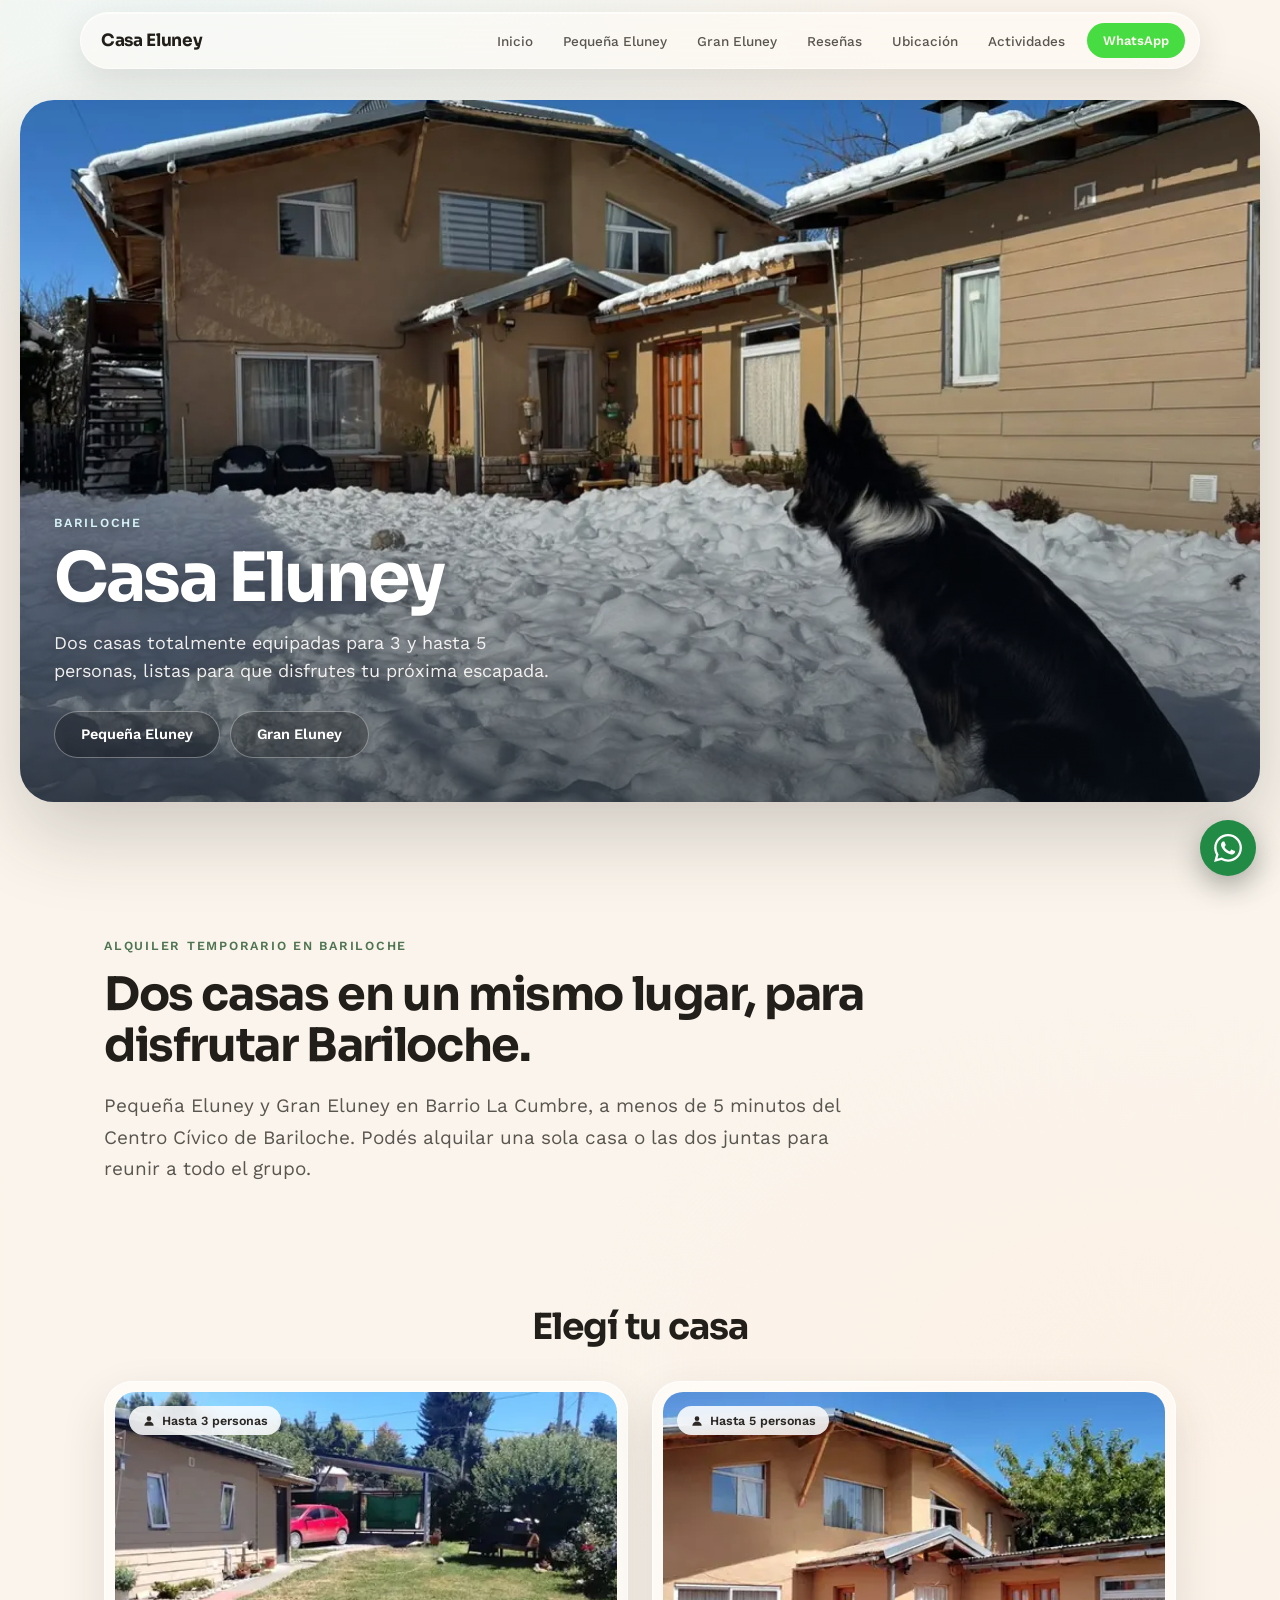
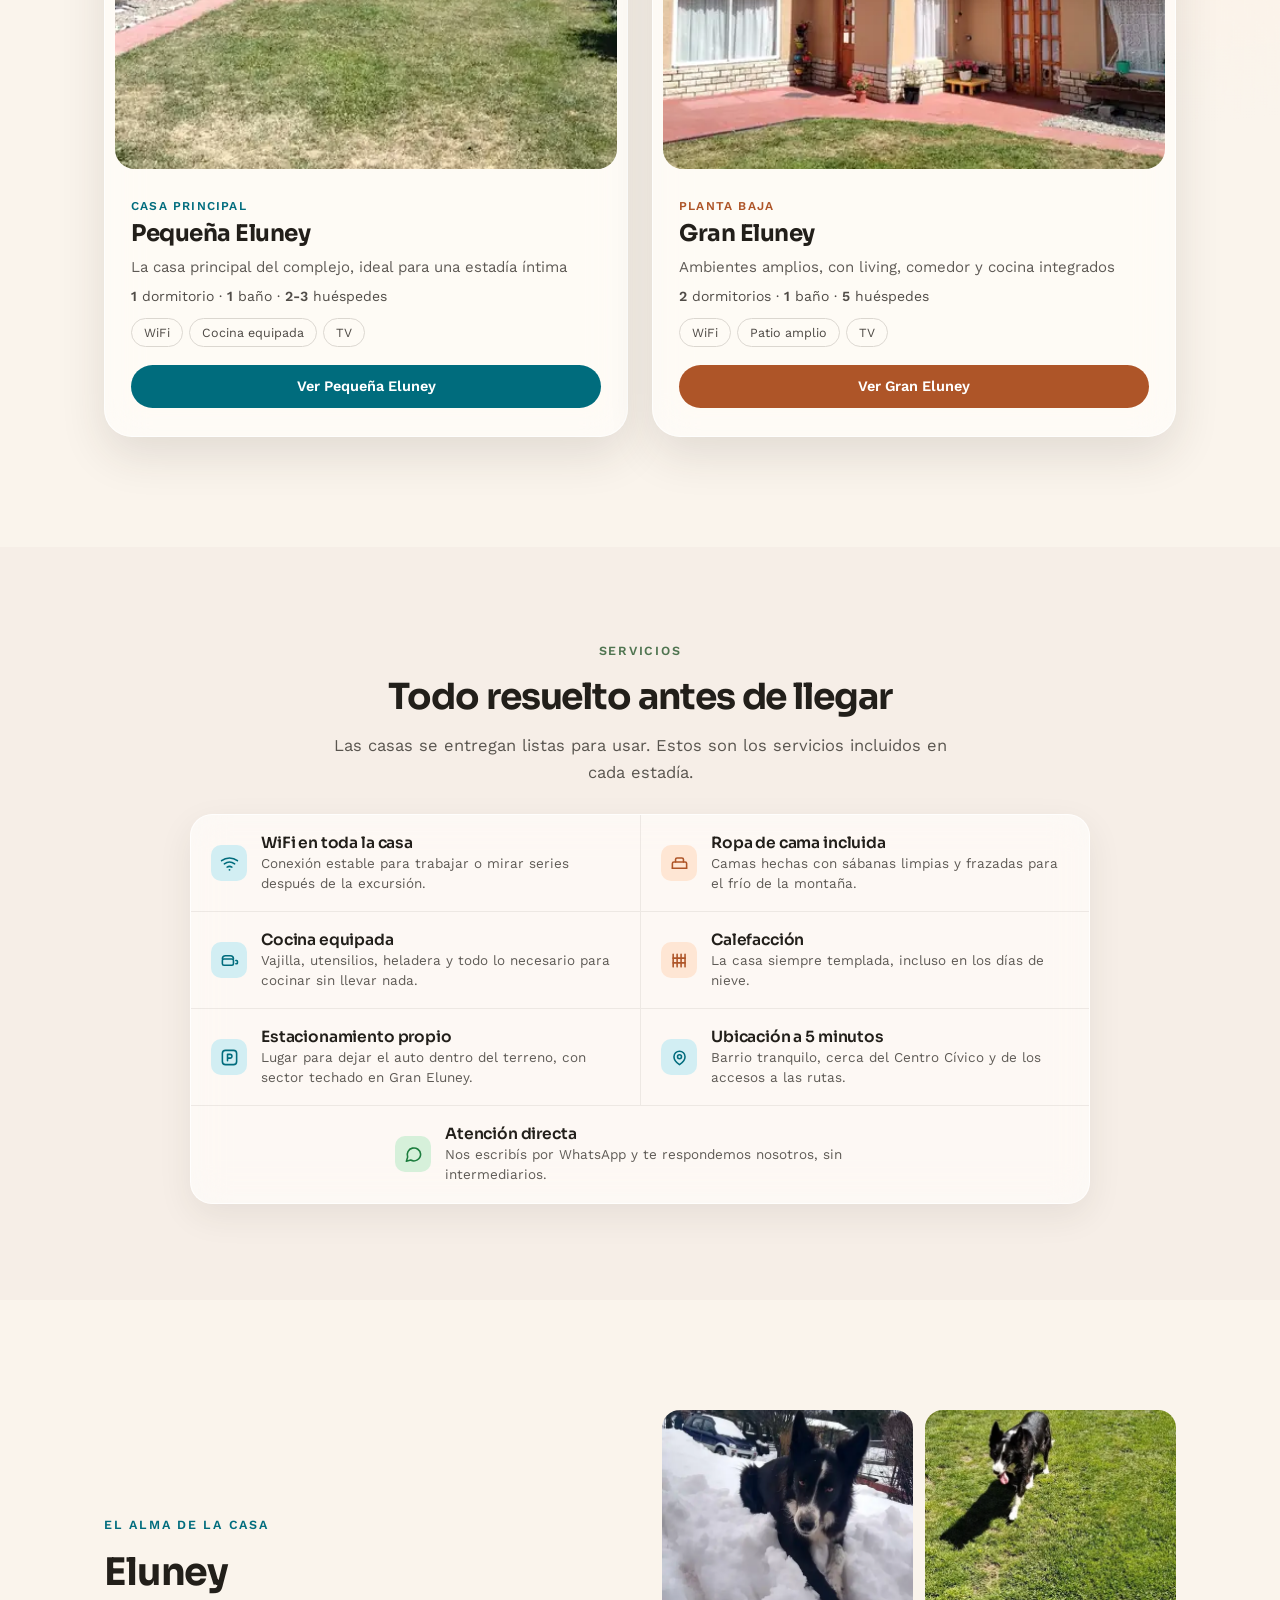
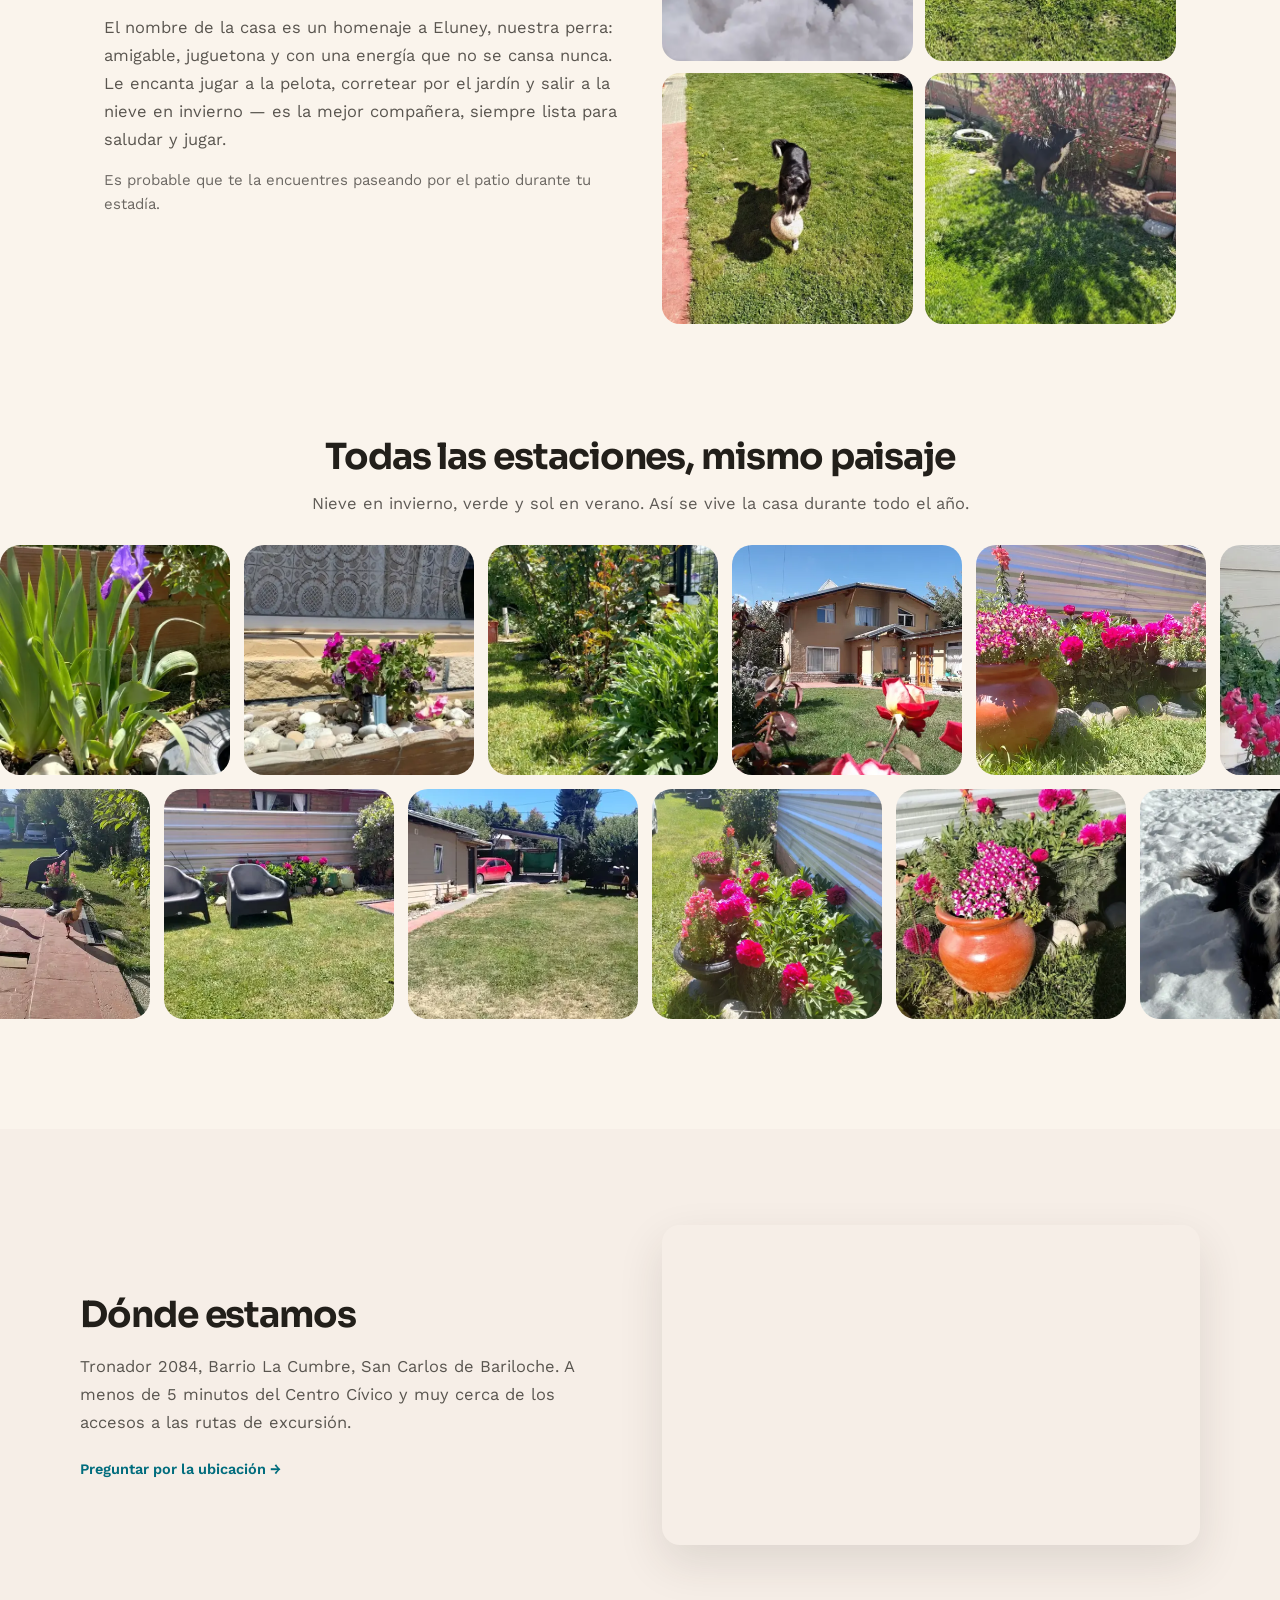
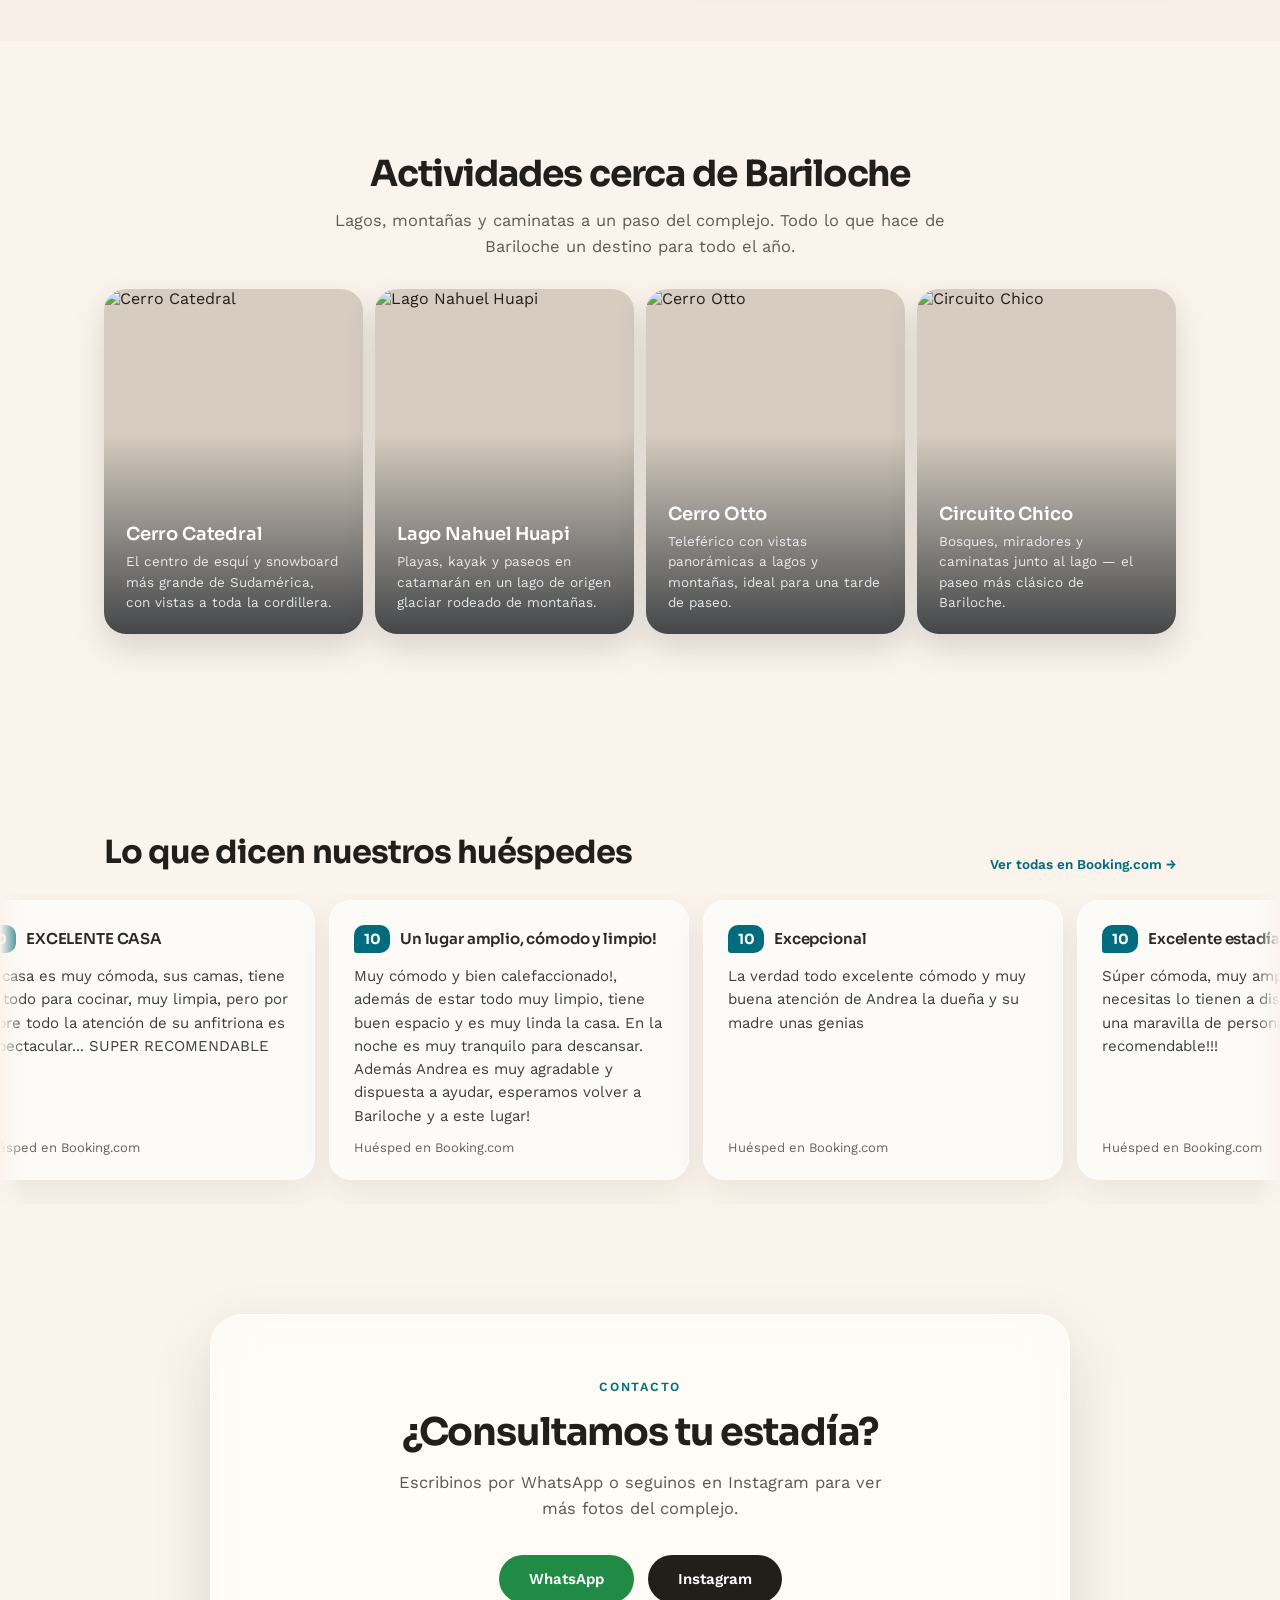
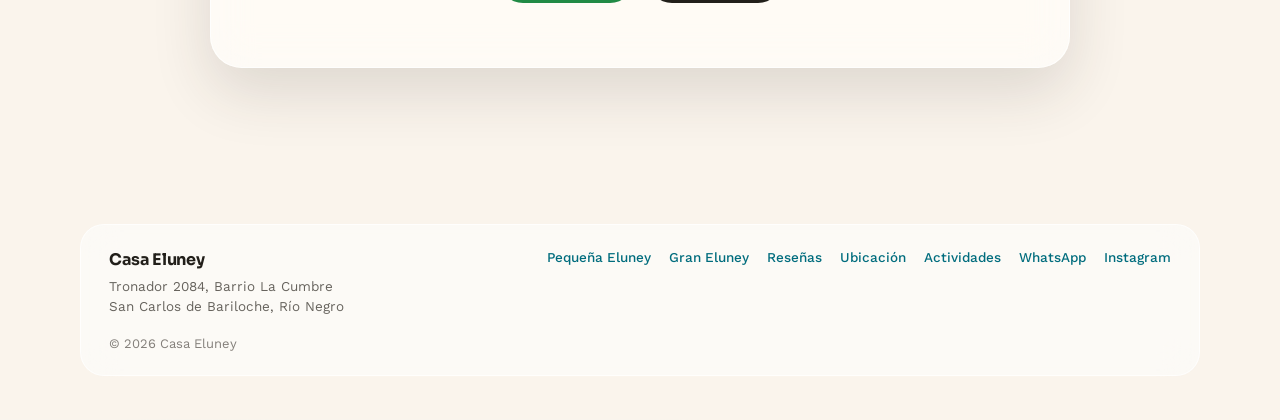
==== commit 91bd91ec: "Servicios: último ítem centrado; reseñas: no se frenan con el mouse y siguen al soltar - Grilla de 2" ====
--- a/index.html
+++ b/index.html
@@ -26,7 +26,7 @@
 <link rel="preconnect" href="https://fonts.googleapis.com">
 <link rel="preconnect" href="https://fonts.gstatic.com" crossorigin>
 <link href="https://fonts.googleapis.com/css2?family=Sora:wght@600;700&amp;family=Work+Sans:wght@400;500;600&amp;display=swap" rel="stylesheet">
-<link rel="stylesheet" href="/css/style.css?v=7">
+<link rel="stylesheet" href="/css/style.css?v=8">
 </head>
 <body data-house="">
 <div class="page">
@@ -417,6 +417,6 @@
 
 </div>
 <script src="/js/data.js?v=6"></script>
-<script src="/js/main.js?v=7"></script>
+<script src="/js/main.js?v=8"></script>
 </body>
 </html>
--- a/css/style.css
+++ b/css/style.css
@@ -123,6 +123,9 @@
   .list-group.cols-2{grid-template-columns:1fr 1fr}
   .list-group.cols-2 .list-row:nth-child(2){border-top:0}
   .list-group.cols-2 .list-row:nth-child(even){border-left:1px solid oklch(30% 0.02 75 / 0.08)}
+  /* Si la cantidad es impar, el último ocupa las dos columnas y queda centrado */
+  .list-group.cols-2 .list-row:last-child:nth-child(odd){grid-column:1 / -1;justify-content:center}
+  .list-group.cols-2 .list-row:last-child:nth-child(odd)>div:last-child{flex:0 1 auto;max-width:440px}
   .list-row{padding:18px 20px}
 }
 
